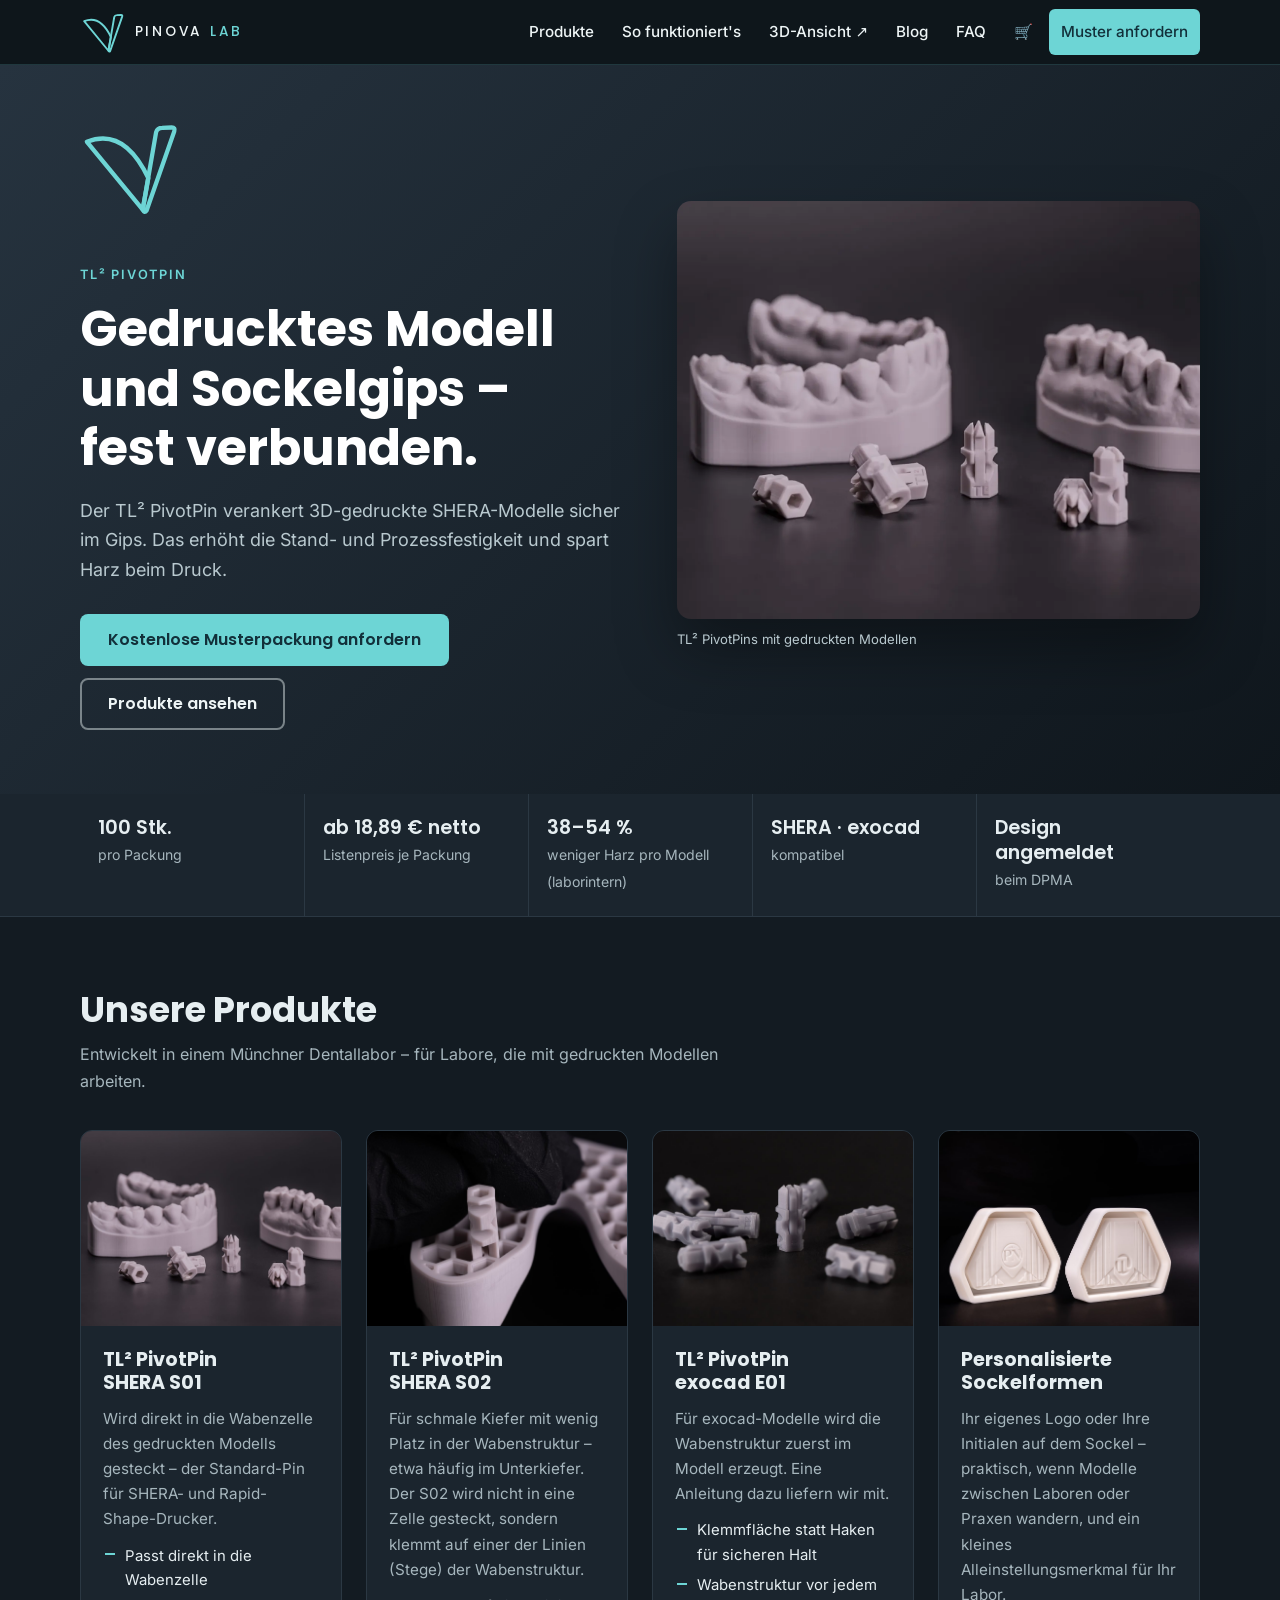
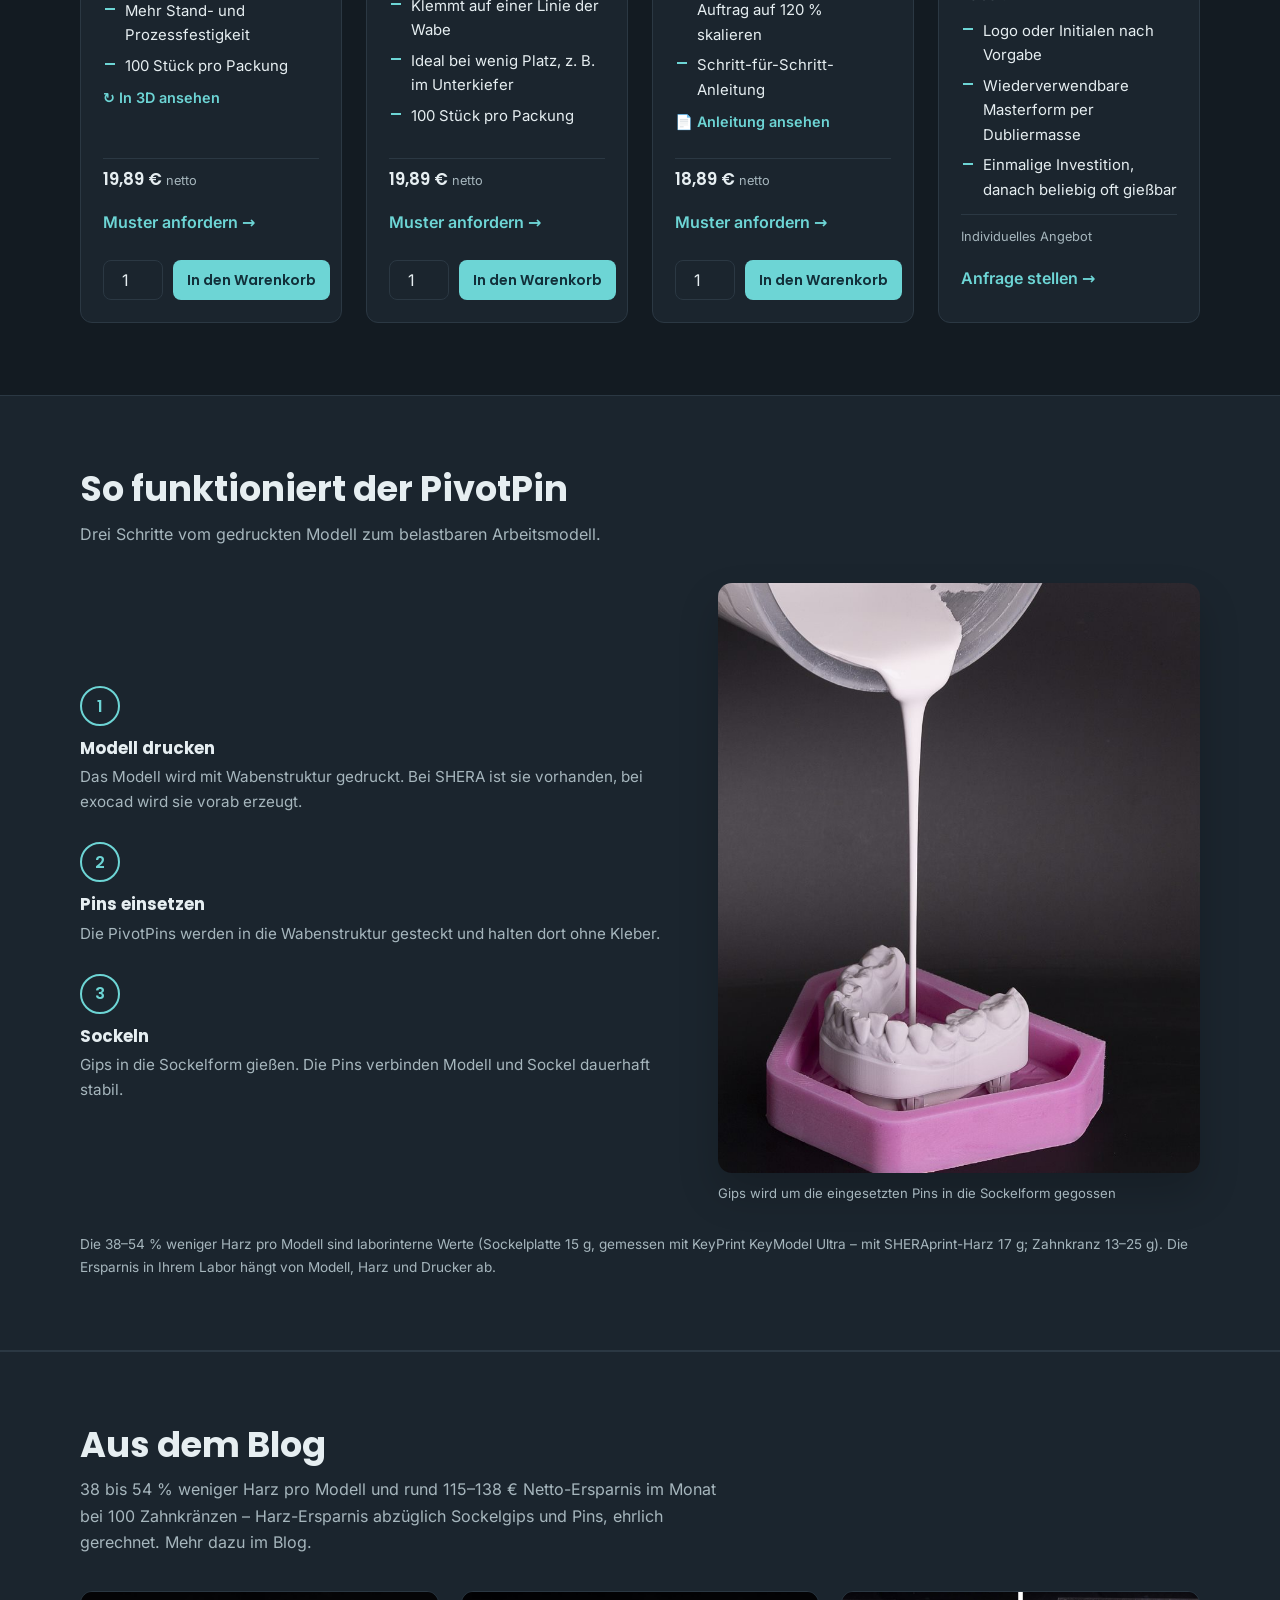
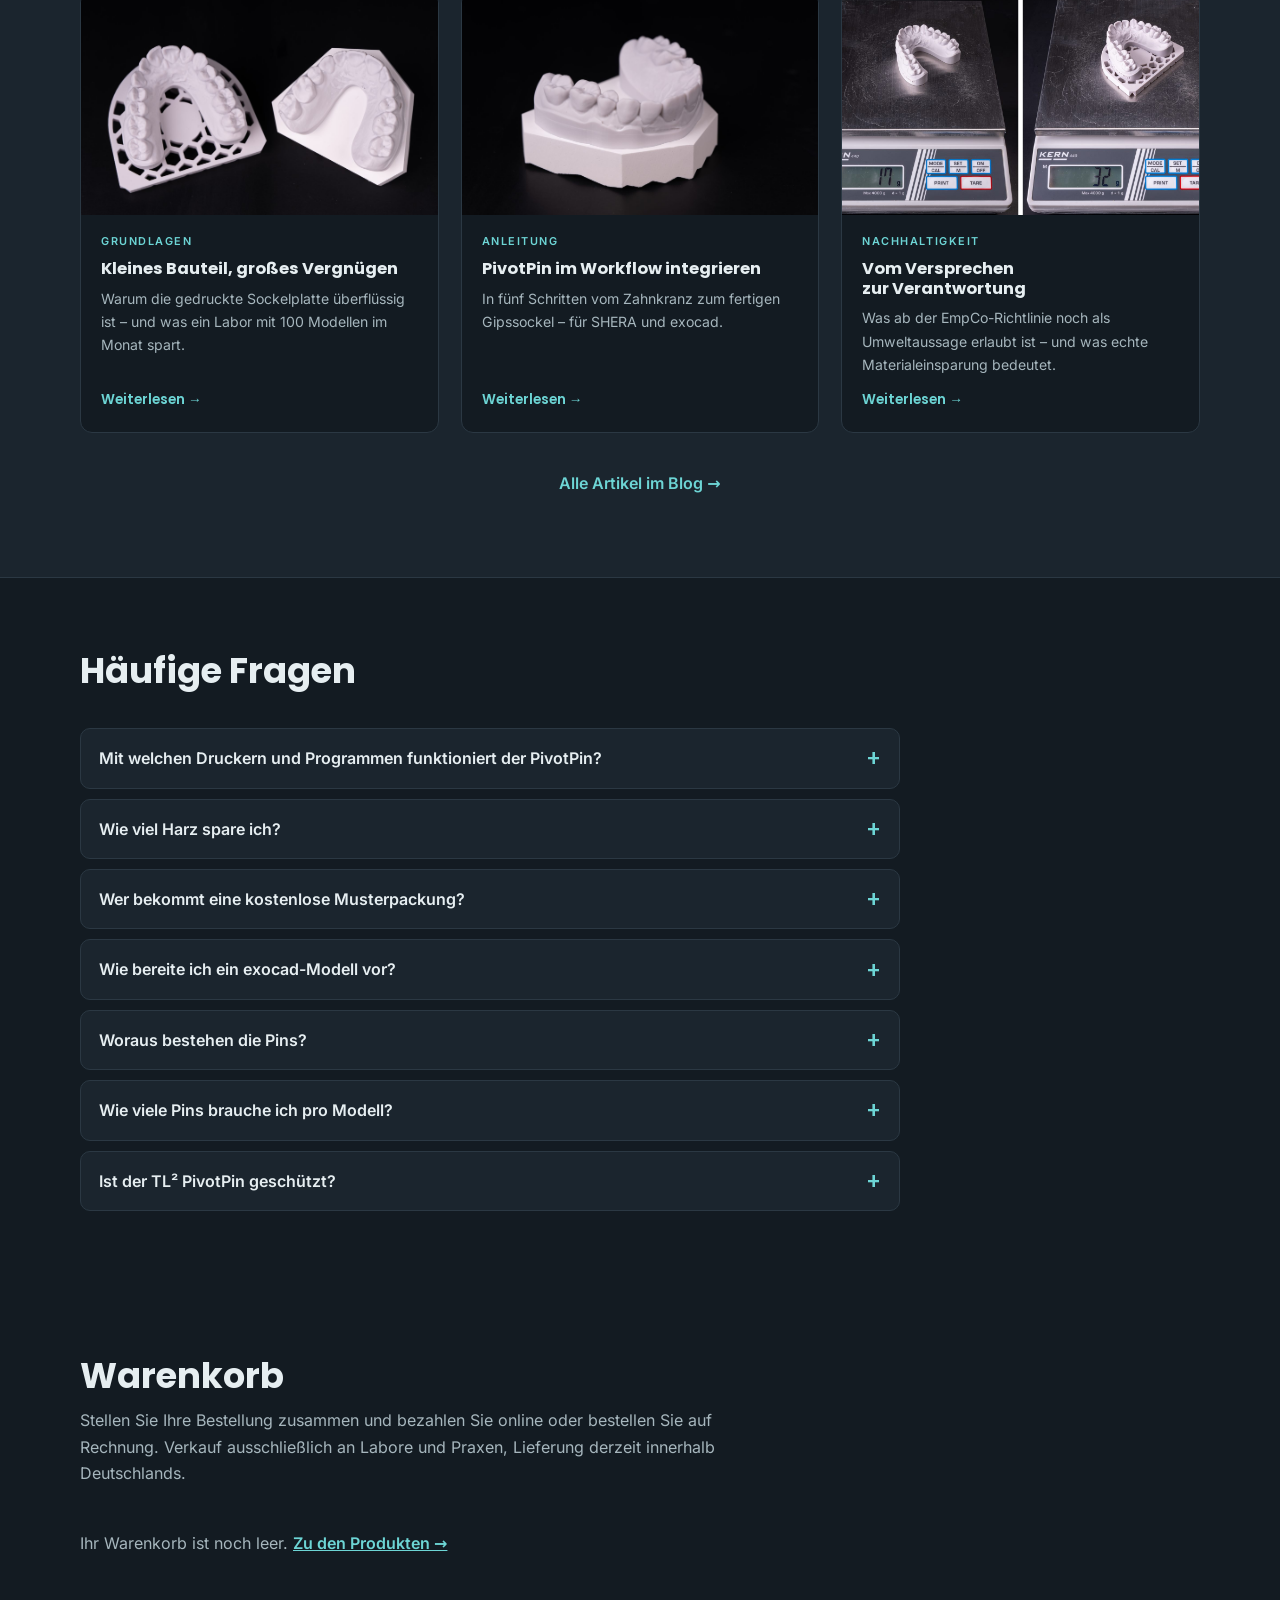
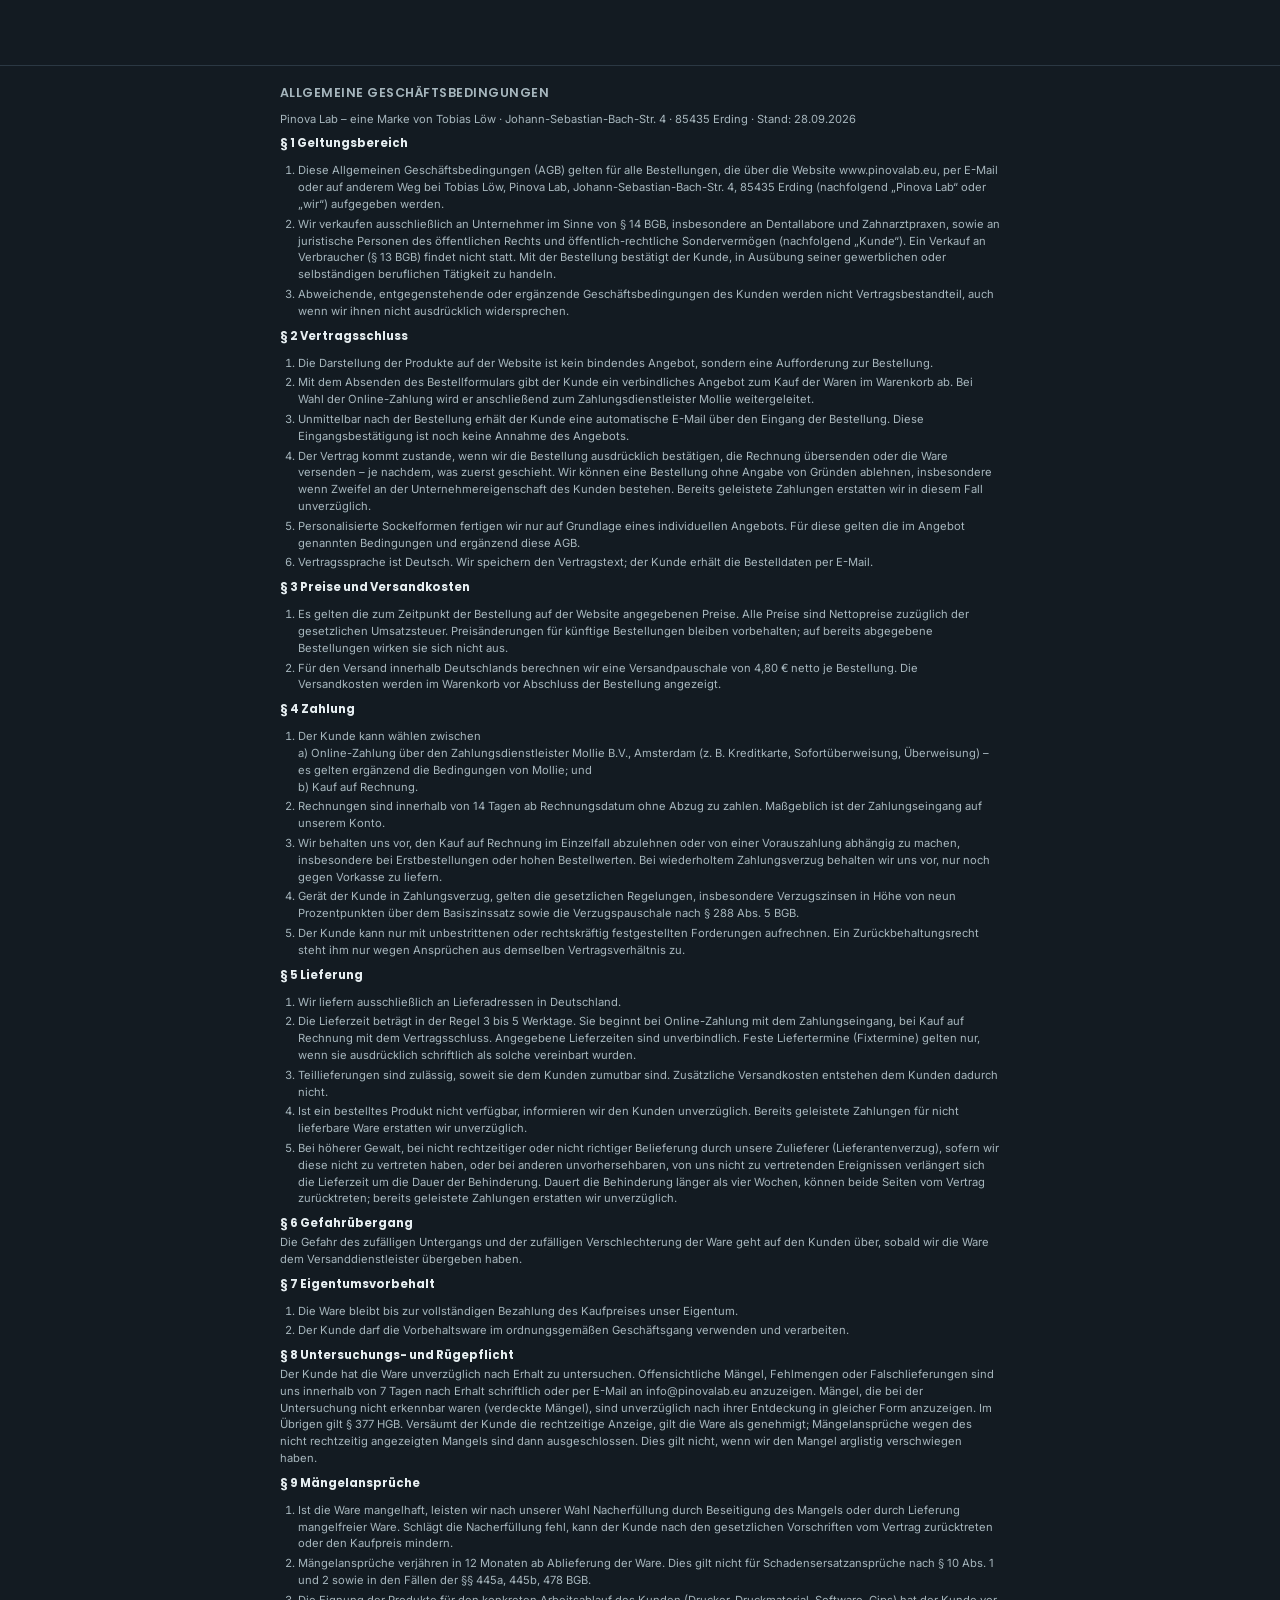
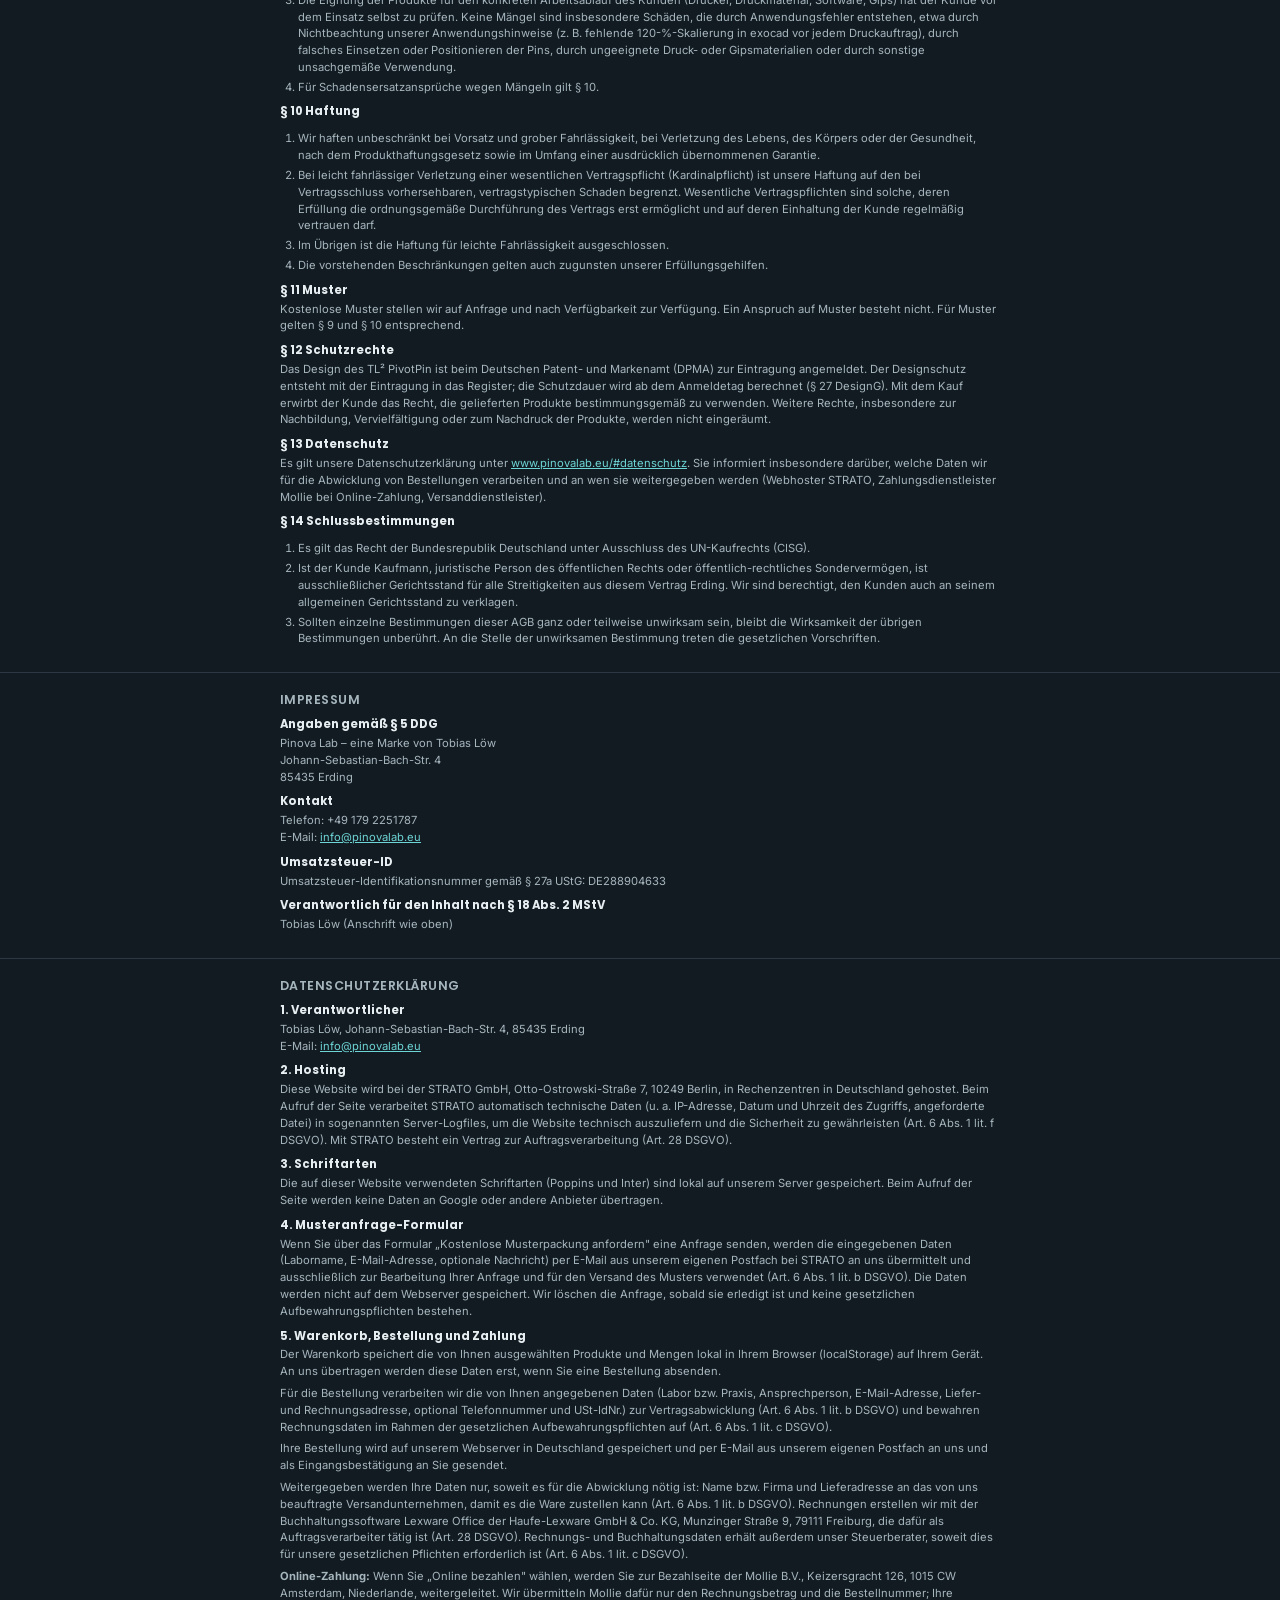
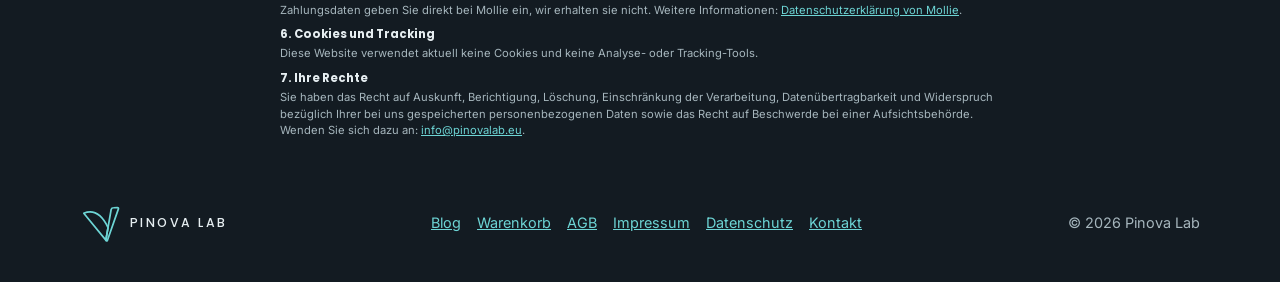
==== index.html @ 743ae5fa "Lower shipping flat rate from 6,46 € to 4,80 € net Cart display, checkout calculation (api/lib.php) " ====
<!DOCTYPE html>
<html lang="de" data-theme="dark">
<head>
<meta charset="UTF-8">
<meta name="viewport" content="width=device-width, initial-scale=1">
<title>TL² PivotPin – Pins für 3D-gedruckte Dentalmodelle | Pinova Lab</title>
<meta name="description" content="TL² PivotPin verbindet 3D-gedruckte Dentalmodelle (SHERA, exocad) stabil mit dem Sockelgips und spart Harz. Kostenlose Musterpackung für Labore.">
<link rel="canonical" href="https://www.pinovalab.eu/">
<meta name="google-site-verification" content="aeORcDweqBS9egSXdjAB4vncfRYxN04QGdDnLKZEbBo">
<meta property="og:title" content="TL² PivotPin – Pins für 3D-gedruckte Dentalmodelle | Pinova Lab">
<meta property="og:description" content="Stabile Verbindung von gedrucktem Modell und Sockelgips – mit weniger Harz pro Modell.">
<meta property="og:type" content="website">
<meta property="og:url" content="https://www.pinovalab.eu/">
<meta property="og:image" content="https://www.pinovalab.eu/images/pivotpin-shera-s01.jpg">
<meta property="og:image:alt" content="TL² PivotPin S01 zwischen zwei 3D-gedruckten Zahnmodellen">
<meta property="og:site_name" content="Pinova Lab">
<meta property="og:locale" content="de_DE">
<meta name="twitter:card" content="summary_large_image">
<link rel="stylesheet" href="fonts/fonts.css">
<script type="application/ld+json">
{
  "@context": "https://schema.org",
  "@graph": [
    {
      "@type": "Organization",
      "@id": "https://www.pinovalab.eu/#organization",
      "name": "Pinova Lab",
      "url": "https://www.pinovalab.eu/",
      "email": "info@pinovalab.eu",
      "telephone": "+49 179 2251787",
      "vatID": "DE288904633",
      "address": {"@type": "PostalAddress", "streetAddress": "Johann-Sebastian-Bach-Str. 4", "postalCode": "85435", "addressLocality": "Erding", "addressCountry": "DE"}
    },
    {
      "@type": "WebSite",
      "@id": "https://www.pinovalab.eu/#website",
      "name": "Pinova Lab",
      "url": "https://www.pinovalab.eu/",
      "inLanguage": "de-DE",
      "publisher": {"@id": "https://www.pinovalab.eu/#organization"}
    },
    {
      "@type": "Product",
      "name": "TL² PivotPin SHERA S01",
      "sku": "shera-s01",
      "image": "https://www.pinovalab.eu/images/pivotpin-shera-s01.jpg",
      "brand": {"@type": "Brand", "name": "Pinova Lab"},
      "description": "Pin für 3D-gedruckte Dentalmodelle von SHERA- und Rapid-Shape-Druckern: wird direkt in die Wabenzelle gesteckt und verbindet das Modell mit dem Sockelgips. 100 Stück pro Packung.",
      "offers": {"@type": "Offer", "url": "https://www.pinovalab.eu/#produkte", "price": "19.89", "priceCurrency": "EUR", "availability": "https://schema.org/InStock", "seller": {"@id": "https://www.pinovalab.eu/#organization"},
        "priceSpecification": {"@type": "UnitPriceSpecification", "price": "19.89", "priceCurrency": "EUR", "valueAddedTaxIncluded": false}}
    },
    {
      "@type": "Product",
      "name": "TL² PivotPin SHERA S02",
      "sku": "shera-s02",
      "image": "https://www.pinovalab.eu/images/pivotpin-shera-s02.jpg",
      "brand": {"@type": "Brand", "name": "Pinova Lab"},
      "description": "Pin für schmale Kiefer mit wenig Platz in der Wabenstruktur: klemmt auf einer Linie der Wabe statt in einer Zelle. 100 Stück pro Packung.",
      "offers": {"@type": "Offer", "url": "https://www.pinovalab.eu/#produkte", "price": "19.89", "priceCurrency": "EUR", "availability": "https://schema.org/InStock", "seller": {"@id": "https://www.pinovalab.eu/#organization"},
        "priceSpecification": {"@type": "UnitPriceSpecification", "price": "19.89", "priceCurrency": "EUR", "valueAddedTaxIncluded": false}}
    },
    {
      "@type": "Product",
      "name": "TL² PivotPin exocad E01",
      "sku": "exocad-e01",
      "image": "https://www.pinovalab.eu/images/pivotpin-exocad-e01.jpg",
      "brand": {"@type": "Brand", "name": "Pinova Lab"},
      "description": "Pin für in exocad erstellte Dentalmodelle mit Wabenstruktur (vor jedem Auftrag auf 120 % skalieren), mit Klemmfläche für sicheren Halt im Sockelgips. 100 Stück pro Packung.",
      "offers": {"@type": "Offer", "url": "https://www.pinovalab.eu/#produkte", "price": "18.89", "priceCurrency": "EUR", "availability": "https://schema.org/InStock", "seller": {"@id": "https://www.pinovalab.eu/#organization"},
        "priceSpecification": {"@type": "UnitPriceSpecification", "price": "18.89", "priceCurrency": "EUR", "valueAddedTaxIncluded": false}}
    }
  ]
}
</script>
<style>
  :root {
    --ink: #1f2d3d;
    --ink-soft: #4a5a6a;
    --ground: #f6f8f9;
    --surface: #ffffff;
    --line: #dde4e8;
    --mint: #6dd5d5;
    --mint-ink: #1d7f80;
    --slate-a: #3a4a5a;
    --slate-b: #1f2d3d;
    --on-slate: #eef5f6;
    --on-slate-soft: #b9c9cf;
    --focus: #1d7f80;
  }
  @media (prefers-color-scheme: dark) {
    :root:not([data-theme="light"]) {
      --ink: #e6eef1;
      --ink-soft: #a6b6bd;
      --ground: #131b22;
      --surface: #1b252e;
      --line: #2b3843;
      --mint-ink: #6dd5d5;
      --slate-a: #26333f;
      --slate-b: #0f161c;
      --focus: #6dd5d5;
    }
  }
  :root[data-theme="dark"] {
    --ink: #e6eef1;
    --ink-soft: #a6b6bd;
    --ground: #131b22;
    --surface: #1b252e;
    --line: #2b3843;
    --mint-ink: #6dd5d5;
    --slate-a: #26333f;
    --slate-b: #0f161c;
    --focus: #6dd5d5;
  }

  * { box-sizing: border-box; }
  body {
    margin: 0;
    background: var(--ground);
    color: var(--ink);
    font: 400 1rem/1.65 'Inter', system-ui, -apple-system, 'Segoe UI', sans-serif;
  }
  h1, h2, h3 { font-family: 'Poppins', system-ui, sans-serif; line-height: 1.2; text-wrap: balance; margin: 0; }
  p { margin: 0; }
  img { max-width: 100%; height: auto; display: block; }
  a { color: var(--mint-ink); }
  :focus-visible { outline: 3px solid var(--focus); outline-offset: 3px; border-radius: 4px; }

  .skip { position: absolute; left: -999px; top: 8px; background: var(--surface); color: var(--ink); padding: 8px 14px; z-index: 20; }
  .skip:focus { left: 16px; }
  .sr-only { position: absolute; width: 1px; height: 1px; padding: 0; margin: -1px; overflow: hidden; clip: rect(0,0,0,0); white-space: nowrap; border: 0; }

  .wrap { width: 100%; max-width: 1160px; margin-inline: auto; padding-inline: 20px; }

  /* Logo */
  .brand { display: inline-flex; align-items: center; gap: .5em; color: inherit; text-decoration: none; line-height: 1; }
  .brand svg { height: 1.9em; width: auto; flex: none; }
  .brand span { font-family: 'Poppins', sans-serif; font-weight: 500; font-size: .62em; letter-spacing: .2em; margin-right: -.2em; white-space: nowrap; }
  .brand span span { font-size: 1em; margin-right: 0; }
  .brand .lab, .site-header .brand .lab { color: var(--mint); }

  /* Header */
  .site-header {
    position: sticky; top: env(safe-area-inset-top, 0px); z-index: 10;
    background: color-mix(in srgb, var(--slate-b) 92%, transparent);
    backdrop-filter: blur(10px);
    color: var(--on-slate);
    border-bottom: 1px solid rgba(109,213,213,.18);
  }
  .site-header .wrap { display: flex; align-items: center; justify-content: space-between; gap: 16px; min-height: 64px; }
  .site-header .brand { font-size: 22px; color: var(--mint); }
  .site-header .brand span { color: var(--on-slate); }
  .nav { display: flex; gap: 4px; flex-wrap: wrap; }
  .nav a { color: var(--on-slate); text-decoration: none; font-weight: 500; padding: 10px 12px; border-radius: 6px; font-size: .95rem; }
  .nav a:hover { background: rgba(109,213,213,.12); }
  .nav .nav-cta { background: var(--mint); color: #12303a; }
  .nav .nav-cta:hover { background: #8be0e0; }
  .nav-cart { display: inline-flex; align-items: center; gap: 6px; color: var(--on-slate); text-decoration: none; font-size: 1.15rem; padding: 10px 12px; border-radius: 6px; }
  .nav-cart:hover { background: rgba(109,213,213,.12); }
  .cart-badge { background: var(--mint); color: #12303a; font: 700 .72rem/1 'Poppins', sans-serif; min-width: 18px; height: 18px; border-radius: 9px; display: inline-flex; align-items: center; justify-content: center; padding: 0 5px; }
  .cart-badge[hidden] { display: none; }

  /* Hero */
  .hero {
    background: linear-gradient(135deg, var(--slate-a) 0%, var(--slate-b) 100%);
    color: var(--on-slate);
    padding-block: 56px 64px;
    overflow: hidden;
  }
  .hero .wrap { display: grid; grid-template-columns: 1.05fr 1fr; gap: 48px; align-items: center; }
  .hero-mark { font-size: 40px; color: var(--mint); margin-bottom: 28px; }
  .hero-mark svg { height: 2.4em; }
  .eyebrow { font-size: .8rem; font-weight: 600; letter-spacing: .14em; text-transform: uppercase; color: var(--mint); margin-bottom: 14px; }
  .hero h1 { font-size: clamp(2rem, 4.2vw, 3.1rem); font-weight: 700; color: #fff; margin-bottom: 18px; }
  .hero .lede { font-size: 1.12rem; color: var(--on-slate-soft); max-width: 34em; margin-bottom: 30px; }
  .hero-actions { display: flex; gap: 12px; flex-wrap: wrap; }
  .hero-figure { margin: 0; position: relative; }
  .hero-figure img { border-radius: 14px; box-shadow: 0 30px 60px rgba(0,0,0,.35); }
  .hero-figure figcaption { margin-top: 10px; font-size: .82rem; color: var(--on-slate-soft); }

  .btn {
    display: inline-flex; align-items: center; justify-content: center;
    min-height: 52px; padding: 0 26px; border-radius: 8px;
    font: 600 1rem/1 'Poppins', sans-serif; text-decoration: none; cursor: pointer;
    border: 2px solid transparent; transition: background .2s, transform .2s;
  }
  .btn-mint { background: var(--mint); color: #12303a; }
  .btn-mint:hover { background: #8be0e0; transform: translateY(-1px); }
  .btn-ghost { background: transparent; color: var(--on-slate); border-color: rgba(238,245,246,.45); }
  .btn-ghost:hover { background: rgba(255,255,255,.08); }

  /* Logo animation: draw the strokes, then turn once into place */
  .logo-anim { transform-origin: 50% 55%; animation: turnIn 1.6s cubic-bezier(.34,1.4,.64,1) both; }
  .logo-anim path { stroke-dasharray: 700; stroke-dashoffset: 0; animation: draw 1.8s ease-in-out both; }
  .logo-anim path + path { animation-delay: .25s; }
  @keyframes draw { from { stroke-dashoffset: 700; } to { stroke-dashoffset: 0; } }
  @keyframes turnIn { from { transform: scale(.55) rotate(-360deg); opacity: .2; } to { transform: scale(1) rotate(0); opacity: 1; } }
  .fade-up { animation: fadeUp .8s ease-out both; }
  .d1 { animation-delay: .9s; } .d2 { animation-delay: 1.05s; } .d3 { animation-delay: 1.2s; }
  @keyframes fadeUp { from { opacity: .001; transform: translateY(14px); } to { opacity: 1; transform: none; } }
  @media (prefers-reduced-motion: reduce) {
    .logo-anim, .logo-anim path, .fade-up { animation: none; }
  }

  /* Intro splash: mark rotates forward out of black, then the wordmark crossfades in,
     then the whole overlay fades away to reveal the page. */
  .intro {
    position: fixed; inset: 0; z-index: 9999;
    display: flex; flex-direction: column; align-items: center; justify-content: center; gap: 18px;
    background: #05090c;
    animation: introOut .6s ease 2.1s forwards;
  }
  .intro-mark {
    width: clamp(130px, 24vw, 200px); height: auto; color: var(--mint);
    opacity: 0;
    animation: introMarkIn 1.1s cubic-bezier(.22,.9,.32,1) .15s forwards;
  }
  .intro-word {
    display: flex; gap: .35em;
    font: 600 1.3rem/1 'Poppins', system-ui, sans-serif; letter-spacing: .16em; color: var(--on-slate);
    opacity: 0; transform: scale(.92);
    animation: introWordIn .7s ease .9s forwards;
  }
  .intro-word .lab { color: var(--mint); font-weight: 500; }
  @keyframes introMarkIn {
    0% { opacity: 0; transform: perspective(700px) translateZ(-420px) rotateY(-130deg) rotate(-35deg) scale(.35); }
    65% { opacity: 1; }
    100% { opacity: 1; transform: perspective(700px) translateZ(0) rotateY(0deg) rotate(0deg) scale(1); }
  }
  @keyframes introWordIn { from { opacity: 0; transform: scale(.92); } to { opacity: 1; transform: scale(1); } }
  @keyframes introOut { to { opacity: 0; visibility: hidden; pointer-events: none; } }
  @media (prefers-reduced-motion: reduce) {
    .intro { animation: none; opacity: 0; visibility: hidden; pointer-events: none; }
    .intro-mark, .intro-word { animation: none; opacity: 1; transform: none; }
  }

  /* Facts strip */
  .facts { background: var(--surface); border-bottom: 1px solid var(--line); }
  .facts .wrap { display: grid; grid-template-columns: repeat(5, 1fr); gap: 0; }
  .fact { padding: 22px 18px; border-left: 1px solid var(--line); }
  .fact:first-child { border-left: 0; }
  .fact b { display: block; font: 600 1.2rem/1.3 'Poppins', sans-serif; color: var(--ink); font-variant-numeric: tabular-nums; }
  .fact span { font-size: .88rem; color: var(--ink-soft); }

  section.block { padding-block: 72px; }
  .section-head { max-width: 40em; margin-bottom: 36px; }
  .section-head h2 { font-size: clamp(1.6rem, 3vw, 2.2rem); margin-bottom: 10px; }
  .section-head p { color: var(--ink-soft); }

  /* Products */
  .products { display: grid; grid-template-columns: repeat(auto-fit, minmax(250px, 1fr)); gap: 24px; }
  .product { background: var(--surface); border: 1px solid var(--line); border-radius: 12px; overflow: hidden; display: flex; flex-direction: column; }
  .product img { width: 100%; aspect-ratio: 4 / 3; object-fit: cover; }
  .product-body { padding: 22px; display: flex; flex-direction: column; gap: 12px; flex: 1; }
  .product h3 { font-size: 1.2rem; }
  .product p { color: var(--ink-soft); font-size: .95rem; }
  .product ul { list-style: none; padding: 0; margin: 0; display: grid; gap: 6px; font-size: .93rem; }
  .product li { padding-left: 22px; position: relative; }
  .product li::before { content: ""; position: absolute; left: 2px; top: .62em; width: 10px; height: 2px; background: var(--mint-ink); }
  .product .meta { margin-top: auto; padding-top: 12px; border-top: 1px solid var(--line); display: flex; justify-content: space-between; align-items: center; gap: 12px; flex-wrap: wrap; }
  .price { font: 600 1.05rem/1 'Poppins', sans-serif; font-variant-numeric: tabular-nums; }
  .price small { font: 400 .8rem 'Inter', sans-serif; color: var(--ink-soft); }
  .link-btn { font-weight: 600; text-decoration: none; min-height: 44px; display: inline-flex; align-items: center; }
  .link-btn:hover { text-decoration: underline; }
  .link-btn-3d { color: var(--mint-ink); font-size: .9rem; min-height: 0; margin-top: -4px; }

  .cart-controls { display: flex; align-items: center; gap: 10px; margin-top: 4px; }
  .qty-input { width: 60px; min-height: 40px; padding: 6px 8px; border-radius: 8px; border: 1px solid var(--line); background: var(--surface); color: var(--ink); font: inherit; text-align: center; }
  .qty-input:focus { outline: 2px solid var(--focus); outline-offset: 1px; }
  .btn-cart { flex: 1; min-height: 40px; padding: 0 14px; border-radius: 8px; border: none; background: var(--mint); color: #12303a; font: 600 .88rem 'Poppins', sans-serif; cursor: pointer; white-space: nowrap; transition: background .2s; }
  .btn-cart:hover { background: #8be0e0; }

  /* How it works */
  .how { background: var(--surface); border-block: 1px solid var(--line); }
  .how-layout { display: grid; grid-template-columns: 1.1fr .9fr; gap: 48px; align-items: center; }
  .how-figure { margin: 0; }
  .how-figure img { border-radius: 14px; box-shadow: 0 20px 40px rgba(0,0,0,.18); width: 100%; }
  .how-figure figcaption { margin-top: 10px; font-size: .82rem; color: var(--ink-soft); }
  .steps { display: grid; grid-template-columns: 1fr; gap: 28px; counter-reset: s; }
  .step { counter-increment: s; }
  .step::before { content: counter(s); display: grid; place-items: center; width: 36px; height: 36px; border-radius: 50%; border: 2px solid var(--mint-ink); color: var(--mint-ink); font: 600 1rem 'Poppins', sans-serif; margin-bottom: 12px; }
  .step h3 { font-size: 1.05rem; margin-bottom: 6px; }
  .step p { color: var(--ink-soft); font-size: .95rem; }
  .source { margin-top: 28px; font-size: .85rem; color: var(--ink-soft); }

  /* FAQ */
  .faq { display: grid; gap: 10px; max-width: 820px; }
  .faq details { background: var(--surface); border: 1px solid var(--line); border-radius: 10px; }
  .faq summary { cursor: pointer; list-style: none; padding: 16px 48px 16px 18px; font-weight: 600; position: relative; min-height: 48px; }
  .faq summary::-webkit-details-marker { display: none; }
  .faq summary::after { content: "+"; position: absolute; right: 18px; top: 50%; transform: translateY(-50%); font: 500 1.4rem 'Poppins', sans-serif; color: var(--mint-ink); }
  .faq details[open] summary::after { content: "–"; }
  .faq details p { padding: 0 18px 18px; color: var(--ink-soft); }

  /* Blog teaser */
  .blog-teaser { background: var(--surface); border-block: 1px solid var(--line); }
  .blog-teaser-grid { display: grid; grid-template-columns: repeat(auto-fit, minmax(240px, 1fr)); gap: 22px; }
  .blog-teaser-card { background: var(--ground); border: 1px solid var(--line); border-radius: 12px; overflow: hidden; display: flex; flex-direction: column; text-decoration: none; color: inherit; transition: transform .15s, box-shadow .15s; }
  .blog-teaser-card:hover { transform: translateY(-2px); box-shadow: 0 16px 32px rgba(0,0,0,.1); }
  .blog-teaser-card img { width: 100%; aspect-ratio: 16/10; object-fit: cover; }
  .blog-teaser-body { padding: 18px 20px 22px; display: flex; flex-direction: column; gap: 8px; flex: 1; }
  .blog-teaser-body .eyebrow { font-size: .68rem; margin-bottom: 0; }
  .blog-teaser-body h3 { font-size: 1.02rem; }
  .blog-teaser-body p { color: var(--ink-soft); font-size: .88rem; }
  .blog-teaser-body .read-more { margin-top: auto; padding-top: 6px; font: 600 .85rem 'Poppins', sans-serif; color: var(--mint-ink); }
  .blog-teaser-more { margin-top: 28px; text-align: center; }

  /* Legal (Impressum / Datenschutz) */
  section.legal { padding-block: 20px; border-top: 1px solid var(--line); }
  .legal .wrap { max-width: 760px; }
  .legal .section-head { margin-bottom: 10px; }
  .legal .section-head h2 { font-size: .78rem; color: var(--ink-soft); font-weight: 600; text-transform: uppercase; letter-spacing: .04em; }
  .legal h3 { font-size: .72rem; margin: 10px 0 3px; }
  .legal h3:first-child { margin-top: 0; }
  .legal p { color: var(--ink-soft); font-size: .7rem; line-height: 1.5; margin-bottom: 5px; }
  .legal a { color: var(--mint-ink); }
  .legal ol { color: var(--ink-soft); font-size: .7rem; line-height: 1.5; padding-left: 18px; margin-bottom: 5px; }
  .legal li { margin-bottom: 3px; }

  /* Sample request */
  .sample { background: linear-gradient(135deg, var(--slate-a), var(--slate-b)); color: var(--on-slate); border-radius: 16px; padding: 40px; display: grid; grid-template-columns: 1fr 1.1fr; gap: 40px; }
  .sample h2 { color: #fff; font-size: clamp(1.5rem, 3vw, 2rem); margin-bottom: 12px; }
  .sample p { color: var(--on-slate-soft); }
  .form { display: grid; gap: 14px; }
  .field { display: grid; gap: 6px; }
  .field label { font-size: .88rem; font-weight: 500; color: var(--on-slate); }
  .field input, .field textarea {
    width: 100%; min-height: 48px; padding: 12px 14px; border-radius: 8px;
    border: 1px solid rgba(238,245,246,.25); background: rgba(255,255,255,.06); color: #fff; font: inherit;
  }
  .field textarea { min-height: 96px; resize: vertical; }
  .field input:focus, .field textarea:focus { outline: 2px solid var(--mint); outline-offset: 1px; }
  .form-note { font-size: .82rem; color: var(--on-slate-soft); }
  .form-status { font-weight: 500; color: var(--mint); }

  dialog#muster { border: none; padding: 0; border-radius: 16px; max-width: min(440px, 92vw); background: transparent; margin: auto; }
  dialog#muster::backdrop { background: rgba(10,16,20,.6); backdrop-filter: blur(2px); }
  .muster-sample { grid-template-columns: 1fr; gap: 18px; padding: 32px 28px; position: relative; max-height: 85vh; overflow-y: auto; border-radius: 16px; }
  .muster-sample h2 { font-size: 1.4rem; }
  .dialog-close { position: absolute; top: 12px; right: 12px; width: 32px; height: 32px; border-radius: 50%; border: none; background: rgba(255,255,255,.12); color: var(--on-slate); font-size: 1.2rem; line-height: 1; cursor: pointer; }
  .dialog-close:hover { background: rgba(255,255,255,.22); }

  /* Cart */
  .cart-empty { color: var(--ink-soft); padding: 8px 0 36px; }
  .cart-empty a { color: var(--mint-ink); font-weight: 600; }
  .cart-table-wrap { overflow-x: auto; margin-bottom: 4px; }
  .cart-table { width: 100%; border-collapse: collapse; }
  .cart-table th, .cart-table td { padding: 12px 10px; text-align: left; border-bottom: 1px solid var(--line); font-size: .92rem; vertical-align: middle; }
  .cart-table th { color: var(--ink-soft); font-weight: 600; font-size: .78rem; text-transform: uppercase; letter-spacing: .04em; }
  .cart-table td small { color: var(--ink-soft); }
  .cart-remove { background: none; border: none; padding: 0; cursor: pointer; color: var(--ink-soft); font: inherit; font-size: .85rem; font-weight: 500; }
  .cart-remove:hover { color: var(--mint-ink); text-decoration: underline; }
  .cart-summary { margin-bottom: 32px; }
  .cart-summary-row { display: flex; justify-content: space-between; align-items: center; padding: 8px 0; font-size: .95rem; color: var(--ink-soft); }
  .cart-summary-total { border-top: 2px solid var(--line); margin-top: 8px; padding-top: 16px; font: 600 1.1rem 'Poppins', sans-serif; color: var(--ink); }
  .cart-sample { grid-template-columns: 1fr; max-width: 560px; margin-inline: auto; }
  .pay-choice { border: none; margin: 0; padding: 0; display: grid; gap: 10px; }
  .pay-choice legend { font-size: .88rem; font-weight: 500; color: var(--on-slate); margin-bottom: 6px; padding: 0; }
  .choice { display: flex; gap: 12px; align-items: flex-start; padding: 12px 14px; border-radius: 8px; border: 1px solid rgba(238,245,246,.25); background: rgba(255,255,255,.04); cursor: pointer; }
  .choice[hidden] { display: none; }
  .choice:has(input:checked) { border-color: var(--mint); background: rgba(109,213,213,.1); }
  .choice input, .check input { accent-color: var(--mint); margin-top: 4px; width: 18px; height: 18px; flex: none; }
  .choice b { display: block; color: #fff; font-weight: 600; }
  .choice small { display: block; color: var(--on-slate-soft); font-size: .84rem; }
  .field-row { display: grid; grid-template-columns: 7rem 1fr; gap: 12px; }
  .check { display: flex; gap: 10px; align-items: flex-start; font-size: .9rem; color: var(--on-slate); cursor: pointer; }
  .check a { color: var(--mint); }
  .hp { position: absolute; left: -9999px; width: 1px; height: 1px; overflow: hidden; }
  #cart-submit[disabled] { opacity: .6; cursor: progress; }
  .form-status a { color: var(--mint); }

  footer { padding-block: 40px; color: var(--ink-soft); font-size: .9rem; }
  footer .wrap { display: flex; justify-content: space-between; gap: 20px; flex-wrap: wrap; align-items: center; }
  footer .brand { font-size: 20px; color: var(--ink); }
  footer .brand svg { color: var(--mint-ink); }
  footer nav { display: flex; gap: 16px; flex-wrap: wrap; }

  @media (max-width: 900px) {
    .hero .wrap, .sample, .how-layout { grid-template-columns: 1fr; }
    .products, .steps { grid-template-columns: 1fr; }
    .facts .wrap { grid-template-columns: repeat(2, 1fr); }
    .fact:nth-child(3) { border-left: 0; }
    .fact:nth-child(n+3) { border-top: 1px solid var(--line); }
  }
  @media (max-width: 560px) {
    .nav a:not(.nav-cta):not(.nav-cart) { display: none; }
    /* Logo, Warenkorb und Button in einer Zeile halten */
    .site-header .wrap { gap: 8px; }
    .site-header .brand { font-size: 18px; }
    .nav { flex-wrap: nowrap; align-items: center; gap: 2px; }
    .nav-cart { padding: 8px; }
    .nav .nav-cta { padding: 9px 12px; font-size: .88rem; white-space: nowrap; }
  }
  @media (max-width: 400px) {
    /* Sehr schmale Handys: nur das Logo-Zeichen, damit nichts über den Rand ragt */
    .site-header .brand > span { display: none; }
    .hero { padding-block: 36px 44px; }
    .hero-mark { font-size: 30px; }
    .hero-actions .btn { width: 100%; }
    .sample { padding: 24px 18px; }
    section.block { padding-block: 52px; }
  }
</style>
</head>
<body>

<svg width="0" height="0" style="position:absolute" aria-hidden="true">
  <symbol id="pinova-mark" viewBox="-6 -6 232 222">
    <g fill="none" stroke="currentColor" stroke-width="10" stroke-linejoin="round" stroke-linecap="round">
      <path d="M10 42 Q96 8 152 126 L139 199 Z"/>
      <path d="M139 199 L170 20 Q173 10 184 10 L206 9 Q215 9 212 18 L148 201 Q143 208 139 199 Z"/>
    </g>
  </symbol>
</svg>

<div class="intro" id="intro" aria-hidden="true">
  <svg class="intro-mark" viewBox="-6 -6 232 222"><use href="#pinova-mark"/></svg>
  <div class="intro-word"><span>PINOVA</span><span class="lab">LAB</span></div>
</div>
<script>
(function () {
  var intro = document.getElementById('intro');
  if (!intro) return;
  var skipIntro = window.matchMedia && window.matchMedia('(prefers-reduced-motion: reduce)').matches;
  if (new URLSearchParams(location.search).has('intro-skip')) {
    skipIntro = true;
    history.replaceState(null, '', location.pathname + location.hash);
  }
  if (skipIntro) {
    intro.remove();
    return;
  }
  document.documentElement.style.overflow = 'hidden';
  function reveal() {
    document.documentElement.style.overflow = '';
    if (intro.parentNode) intro.parentNode.removeChild(intro);
  }
  intro.addEventListener('animationend', function (e) {
    if (e.animationName === 'introOut') reveal();
  });
  setTimeout(reveal, 3200);
})();
</script>

<a class="skip" href="#main">Zum Inhalt springen</a>

<header class="site-header">
  <div class="wrap">
    <a class="brand" href="#top" aria-label="Pinova Lab – Startseite">
      <svg viewBox="-6 -6 232 222" aria-hidden="true"><use href="#pinova-mark"/></svg>
      <span>PINOVA <span class="lab">LAB</span></span>
    </a>
    <nav class="nav" aria-label="Hauptnavigation">
      <a href="#produkte">Produkte</a>
      <a href="#funktion">So funktioniert's</a>
      <a href="3d/pivotpin-3d.html" target="_blank" rel="noopener">3D-Ansicht ↗</a>
      <a href="blog/index.html">Blog</a>
      <a href="#faq">FAQ</a>
      <a class="nav-cart" href="#warenkorb" aria-label="Warenkorb ansehen">
        <span aria-hidden="true">🛒</span><span id="cart-badge" class="cart-badge" hidden>0</span>
      </a>
      <a class="nav-cta" href="#muster">Muster anfordern</a>
    </nav>
  </div>
</header>

<main id="main">
  <section class="hero" id="top">
    <div class="wrap">
      <div>
        <div class="hero-mark">
          <svg class="logo-anim" viewBox="-6 -6 232 222" role="img" aria-label="Pinova Lab Zeichen">
            <g fill="none" stroke="currentColor" stroke-width="10" stroke-linejoin="round" stroke-linecap="round">
              <path d="M10 42 Q96 8 152 126 L139 199 Z"/>
              <path d="M139 199 L170 20 Q173 10 184 10 L206 9 Q215 9 212 18 L148 201 Q143 208 139 199 Z"/>
            </g>
          </svg>
        </div>
        <p class="eyebrow fade-up d1">TL² PivotPin</p>
        <h1 class="fade-up d1">Gedrucktes Modell und Sockelgips – fest verbunden.</h1>
        <p class="lede fade-up d2">Der TL² PivotPin verankert 3D-gedruckte SHERA-Modelle sicher im Gips. Das erhöht die Stand- und Prozessfestigkeit und spart Harz beim Druck.</p>
        <div class="hero-actions fade-up d3">
          <a class="btn btn-mint" href="#muster">Kostenlose Musterpackung anfordern</a>
          <a class="btn btn-ghost" href="#produkte">Produkte ansehen</a>
        </div>
      </div>
      <figure class="hero-figure">
        <img src="[data-uri]" width="1400" height="1120" alt="Mehrere TL² PivotPins vor zwei 3D-gedruckten Zahnmodellen" fetchpriority="high">
        <figcaption>TL² PivotPins mit gedruckten Modellen</figcaption>
      </figure>
    </div>
  </section>

  <div class="facts" aria-label="Eckdaten">
    <div class="wrap">
      <div class="fact"><b>100 Stk.</b><span>pro Packung</span></div>
      <div class="fact"><b>ab 18,89 € netto</b><span>Listenpreis je Packung</span></div>
      <div class="fact"><b>38–54 %</b><span>weniger Harz pro Modell (laborintern)</span></div>
      <div class="fact"><b>SHERA · exocad</b><span>kompatibel</span></div>
      <div class="fact"><b>Design angemeldet</b><span>beim DPMA</span></div>
    </div>
  </div>

  <section class="block" id="produkte">
    <div class="wrap">
      <div class="section-head">
        <h2>Unsere Produkte</h2>
        <p>Entwickelt in einem Münchner Dentallabor – für Labore, die mit gedruckten Modellen arbeiten.</p>
      </div>
      <div class="products">
        <article class="product">
          <img src="images/pivotpin-shera-s01.jpg" alt="TL² PivotPin S01 zwischen zwei 3D-gedruckten Zahnmodellen" loading="lazy">
          <div class="product-body">
            <h3>TL² PivotPin<br>SHERA S01</h3>
            <p>Wird direkt in die Wabenzelle des gedruckten Modells gesteckt – der Standard-Pin für SHERA- und Rapid-Shape-Drucker.</p>
            <ul>
              <li>Passt direkt in die Wabenzelle</li>
              <li>Mehr Stand- und Prozessfestigkeit</li>
              <li>100 Stück pro Packung</li>
            </ul>
            <a class="link-btn link-btn-3d" href="3d/pivotpin-3d.html" target="_blank" rel="noopener">↻ In 3D ansehen</a>
            <div class="meta">
              <span class="price">19,89 € <small>netto</small></span>
              <a class="link-btn" href="#muster">Muster anfordern →</a>
            </div>
            <div class="cart-controls">
              <label class="sr-only" for="qty-shera-s01">Menge (Packungen)</label>
              <input class="qty-input" id="qty-shera-s01" type="number" min="1" value="1" inputmode="numeric">
              <button class="btn-cart" type="button" data-add-to-cart data-sku="shera-s01" data-name="TL² PivotPin SHERA S01" data-price="19.89" data-unit="Packung (100 Stk.)">In den Warenkorb</button>
            </div>
          </div>
        </article>

        <article class="product">
          <img src="images/pivotpin-shera-s02.jpg" alt="TL² PivotPin S02 wird in die Wabenstruktur eines Zahnmodells eingesetzt" loading="lazy">
          <div class="product-body">
            <h3>TL² PivotPin SHERA S02</h3>
            <p>Für schmale Kiefer mit wenig Platz in der Wabenstruktur – etwa häufig im Unterkiefer. Der S02 wird nicht in eine Zelle gesteckt, sondern klemmt auf einer der Linien (Stege) der Wabenstruktur.</p>
            <ul>
              <li>Klemmt auf einer Linie der Wabe</li>
              <li>Ideal bei wenig Platz, z. B. im Unterkiefer</li>
              <li>100 Stück pro Packung</li>
            </ul>
            <div class="meta">
              <span class="price">19,89 € <small>netto</small></span>
              <a class="link-btn" href="#muster">Muster anfordern →</a>
            </div>
            <div class="cart-controls">
              <label class="sr-only" for="qty-shera-s02">Menge (Packungen)</label>
              <input class="qty-input" id="qty-shera-s02" type="number" min="1" value="1" inputmode="numeric">
              <button class="btn-cart" type="button" data-add-to-cart data-sku="shera-s02" data-name="TL² PivotPin SHERA S02" data-price="19.89" data-unit="Packung (100 Stk.)">In den Warenkorb</button>
            </div>
          </div>
        </article>

        <article class="product">
          <img src="images/pivotpin-exocad-e01.jpg" alt="Mehrere TL² PivotPin E01 für exocad-Modelle auf schwarzem Untergrund" loading="lazy">
          <div class="product-body">
            <h3>TL² PivotPin exocad E01</h3>
            <p>Für exocad-Modelle wird die Wabenstruktur zuerst im Modell erzeugt. Eine Anleitung dazu liefern wir mit.</p>
            <ul>
              <li>Klemmfläche statt Haken für sicheren Halt</li>
              <li>Wabenstruktur vor jedem Auftrag auf 120 % skalieren</li>
              <li>Schritt-für-Schritt-Anleitung</li>
            </ul>
            <a class="link-btn link-btn-3d" href="anleitung/exocad-120.html" target="_blank" rel="noopener">📄 Anleitung ansehen</a>
            <div class="meta">
              <span class="price">18,89 € <small>netto</small></span>
              <a class="link-btn" href="#muster">Muster anfordern →</a>
            </div>
            <div class="cart-controls">
              <label class="sr-only" for="qty-exocad-e01">Menge (Packungen)</label>
              <input class="qty-input" id="qty-exocad-e01" type="number" min="1" value="1" inputmode="numeric">
              <button class="btn-cart" type="button" data-add-to-cart data-sku="exocad-e01" data-name="TL² PivotPin exocad E01" data-price="18.89" data-unit="Packung (100 Stk.)">In den Warenkorb</button>
            </div>
          </div>
        </article>

        <article class="product">
          <img src="images/sockelformer.jpg" alt="Zwei personalisierte Sockelformen mit eingraviertem Logo" loading="lazy">
          <div class="product-body">
            <h3>Personalisierte Sockelformen</h3>
            <p>Ihr eigenes Logo oder Ihre Initialen auf dem Sockel – praktisch, wenn Modelle zwischen Laboren oder Praxen wandern, und ein kleines Alleinstellungsmerkmal für Ihr Labor.</p>
            <ul>
              <li>Logo oder Initialen nach Vorgabe</li>
              <li>Wiederverwendbare Masterform per Dubliermasse</li>
              <li>Einmalige Investition, danach beliebig oft gießbar</li>
            </ul>
            <div class="meta">
              <span class="price"><small>Individuelles Angebot</small></span>
              <a class="link-btn" href="#muster">Anfrage stellen →</a>
            </div>
          </div>
        </article>
      </div>
    </div>
  </section>

  <section class="block how" id="funktion">
    <div class="wrap">
      <div class="section-head">
        <h2>So funktioniert der PivotPin</h2>
        <p>Drei Schritte vom gedruckten Modell zum belastbaren Arbeitsmodell.</p>
      </div>
      <div class="how-layout">
        <div class="steps">
          <div class="step">
            <h3>Modell drucken</h3>
            <p>Das Modell wird mit Wabenstruktur gedruckt. Bei SHERA ist sie vorhanden, bei exocad wird sie vorab erzeugt.</p>
          </div>
          <div class="step">
            <h3>Pins einsetzen</h3>
            <p>Die PivotPins werden in die Wabenstruktur gesteckt und halten dort ohne Kleber.</p>
          </div>
          <div class="step">
            <h3>Sockeln</h3>
            <p>Gips in die Sockelform gießen. Die Pins verbinden Modell und Sockel dauerhaft stabil.</p>
          </div>
        </div>
        <figure class="how-figure">
          <img src="images/sockelform-giessen.jpg" alt="Gips wird in eine rosa Sockelform mit eingesetztem Zahnmodell und PivotPins gegossen" loading="lazy">
          <figcaption>Gips wird um die eingesetzten Pins in die Sockelform gegossen</figcaption>
        </figure>
      </div>
      <p class="source">Die 38–54 % weniger Harz pro Modell sind laborinterne Werte (Sockelplatte 15 g, gemessen mit KeyPrint KeyModel Ultra – mit SHERAprint-Harz 17 g; Zahnkranz 13–25 g). Die Ersparnis in Ihrem Labor hängt von Modell, Harz und Drucker ab.</p>
    </div>
  </section>

  <section class="block blog-teaser" id="blog-teaser">
    <div class="wrap">
      <div class="section-head">
        <h2>Aus dem Blog</h2>
        <p>38 bis 54 % weniger Harz pro Modell und rund 115–138 € Netto-Ersparnis im Monat bei 100 Zahnkränzen – Harz-Ersparnis abzüglich Sockelgips und Pins, ehrlich gerechnet. Mehr dazu im Blog.</p>
      </div>
      <div class="blog-teaser-grid">
        <a class="blog-teaser-card" href="blog/pivotpin-sockelplatte-harz-sparen/index.html">
          <img src="images/blog-sockelplatte-vs-gipssockel.jpg" alt="Zwei gedruckte Zahnkränze: links auf einer gedruckten Sockelplatte mit Wabenstruktur, rechts in einem Gipssockel" loading="lazy" width="1600" height="1067">
          <div class="blog-teaser-body">
            <span class="eyebrow">Grundlagen</span>
            <h3>Kleines Bauteil, großes Vergnügen</h3>
            <p>Warum die gedruckte Sockelplatte überflüssig ist – und was ein Labor mit 100 Modellen im Monat spart.</p>
            <span class="read-more">Weiterlesen →</span>
          </div>
        </a>
        <a class="blog-teaser-card" href="blog/pivotpin-workflow-integration-anleitung/index.html">
          <img src="images/blog-zahnkranz-gipssockel.jpg" alt="Gedruckter Zahnkranz, dauerhaft in einem weißen Gipssockel verankert" loading="lazy" width="1600" height="1067">
          <div class="blog-teaser-body">
            <span class="eyebrow">Anleitung</span>
            <h3>PivotPin im Workflow integrieren</h3>
            <p>In fünf Schritten vom Zahnkranz zum fertigen Gipssockel – für SHERA und exocad.</p>
            <span class="read-more">Weiterlesen →</span>
          </div>
        </a>
        <a class="blog-teaser-card" href="blog/nachhaltigkeit-dentalproduktion-empco/index.html">
          <img src="images/blog-waage-zahnkranz-17g-32g.jpg" alt="Laborwaage im Vergleich: Zahnkranz ohne Sockelplatte 17 g, mit gedruckter Sockelplatte 32 g" loading="lazy" width="1600" height="824">
          <div class="blog-teaser-body">
            <span class="eyebrow">Nachhaltigkeit</span>
            <h3>Vom Versprechen zur Verantwortung</h3>
            <p>Was ab der EmpCo-Richtlinie noch als Umweltaussage erlaubt ist – und was echte Materialeinsparung bedeutet.</p>
            <span class="read-more">Weiterlesen →</span>
          </div>
        </a>
      </div>
      <p class="blog-teaser-more"><a class="link-btn" href="blog/index.html">Alle Artikel im Blog →</a></p>
    </div>
  </section>

  <section class="block" id="faq">
    <div class="wrap">
      <div class="section-head">
        <h2>Häufige Fragen</h2>
      </div>
      <div class="faq">
        <details>
          <summary>Mit welchen Druckern und Programmen funktioniert der PivotPin?</summary>
          <p>Mit Modellen aus der SHERA-Software für SHERA- und Rapid-Shape-Drucker sowie mit exocad-Modellen. Für exocad gibt es eine eigene Pin-Variante mit Klemmfläche.</p>
        </details>
        <details>
          <summary>Wie viel Harz spare ich?</summary>
          <p>Im eigenen Labor lag die Ersparnis bei 38–54 % weniger Harz pro Modell. Wie viel es bei Ihnen ist, hängt von Modellgröße, Drucker und Einstellungen ab. Am besten testen Sie es mit einer Musterpackung.</p>
        </details>
        <details>
          <summary>Wer bekommt eine kostenlose Musterpackung?</summary>
          <p>Dentallabore im Umkreis von etwa 300 km um München. Wir freuen uns im Gegenzug über Ihr Feedback, damit wir das Produkt weiter verbessern können.</p>
        </details>
        <details>
          <summary>Wie bereite ich ein exocad-Modell vor?</summary>
          <p>Die Wabenstruktur wird in exocad erzeugt und muss vor jedem Auftrag auf 120 % skaliert werden, weil exocad den Wert zurücksetzt. Die Anleitung schicken wir Ihnen mit der Musterpackung oder auf Anfrage.</p>
        </details>
        <details>
          <summary>Woraus bestehen die Pins?</summary>
          <p>Aktuell aus Resin. Alternativen prüfen wir laufend.</p>
        </details>
        <details>
          <summary>Wie viele Pins brauche ich pro Modell?</summary>
          <p>In der Regel vier Pins pro Kiefer, bei kleineren Sockeln reichen auch drei. Entscheidend ist, dass der Zahnkranz beim Sockeln nicht wackelt.</p>
        </details>
        <details>
          <summary>Ist der TL² PivotPin geschützt?</summary>
          <p>Das Design des TL² PivotPin ist beim DPMA zur Eintragung angemeldet.</p>
        </details>
      </div>
    </div>
  </section>

  <dialog id="muster">
    <div class="sample muster-sample">
      <button type="button" class="dialog-close" data-close-muster aria-label="Schließen">×</button>
      <div>
        <h2>Kostenlose Musterpackung anfordern</h2>
        <p>Testen Sie den PivotPin in Ihrem Labor. Wir melden uns persönlich bei Ihnen.</p>
        <p style="margin-top:18px">E-Mail: <a href="mailto:info@pinovalab.eu" style="color:var(--mint)">info@pinovalab.eu</a></p>
      </div>
      <form class="form" id="sample-form" novalidate>
        <div class="field">
          <label for="f-lab">Labor</label>
          <input id="f-lab" name="labor" autocomplete="organization" required>
        </div>
        <div class="field">
          <label for="f-mail">E-Mail</label>
          <input id="f-mail" name="email" type="email" autocomplete="email" required>
        </div>
        <div class="field">
          <label for="f-msg">Nachricht (optional)</label>
          <textarea id="f-msg" name="nachricht" maxlength="2000" placeholder="z. B. Drucker, Modellanzahl pro Woche"></textarea>
        </div>
        <div class="hp" aria-hidden="true">
          <label for="f-website">Website</label>
          <input id="f-website" name="website" tabindex="-1" autocomplete="off">
        </div>
        <button class="btn btn-mint" type="submit">Musterpackung anfordern</button>
        <p class="form-status" id="form-status" role="status" hidden></p>
      </form>
    </div>
  </dialog>

  <section class="block" id="warenkorb">
    <div class="wrap">
      <div class="section-head">
        <h2>Warenkorb</h2>
        <p>Stellen Sie Ihre Bestellung zusammen und bezahlen Sie online oder bestellen Sie auf Rechnung. Verkauf ausschließlich an Labore und Praxen, Lieferung derzeit innerhalb Deutschlands.</p>
      </div>
      <p id="cart-empty" class="cart-empty">Ihr Warenkorb ist noch leer. <a href="#produkte">Zu den Produkten →</a></p>
      <div id="cart-content" hidden>
        <div class="cart-table-wrap">
          <table class="cart-table">
            <thead>
              <tr><th>Produkt</th><th>Menge</th><th>Einzelpreis</th><th>Summe</th><th></th></tr>
            </thead>
            <tbody id="cart-items"></tbody>
          </table>
        </div>
        <div class="cart-summary">
          <div class="cart-summary-row"><span>Zwischensumme (netto)</span><span id="cart-subtotal">0,00 €</span></div>
          <div class="cart-summary-row"><span>Versand (netto)</span><span id="cart-shipping">4,80 €</span></div>
          <div class="cart-summary-row"><span>zzgl. 19 % MwSt.</span><span id="cart-vat">0,00 €</span></div>
          <div class="cart-summary-row cart-summary-total"><span>Gesamtsumme (brutto)</span><strong id="cart-total-amount">0,00 €</strong></div>
        </div>
        <div class="sample cart-sample">
          <div>
            <h2>Bestellung abschließen</h2>
            <p>Verkauf ausschließlich an Labore und Praxen (Unternehmer). Bezahlen Sie online über unseren europäischen Zahlungsdienstleister Mollie oder bestellen Sie auf Rechnung.</p>
          </div>
          <form class="form" id="cart-form" novalidate>
            <fieldset class="pay-choice">
              <legend>Zahlungsart</legend>
              <label class="choice">
                <input type="radio" name="zahlart" value="online" checked>
                <span><b>Online bezahlen</b><small>Kreditkarte, Überweisung und weitere – sicher über Mollie</small></span>
              </label>
              <label class="choice">
                <input type="radio" name="zahlart" value="rechnung">
                <span><b>Kauf auf Rechnung</b><small>Wir senden Ihnen die Rechnung per E-Mail</small></span>
              </label>
            </fieldset>
            <div class="field">
              <label for="c-lab">Labor bzw. Praxis</label>
              <input id="c-lab" name="labor" autocomplete="organization" maxlength="120" required>
            </div>
            <div class="field">
              <label for="c-mail">E-Mail</label>
              <input id="c-mail" name="email" type="email" autocomplete="email" maxlength="200" required>
            </div>
            <div class="field">
              <label for="c-person">Ansprechperson</label>
              <input id="c-person" name="ansprechpartner" autocomplete="name" maxlength="120" required>
            </div>
            <div class="field">
              <label for="c-strasse">Lieferadresse: Straße und Hausnummer</label>
              <input id="c-strasse" name="strasse" autocomplete="street-address" maxlength="120" required>
            </div>
            <div class="field-row">
              <div class="field">
                <label for="c-plz">PLZ</label>
                <input id="c-plz" name="plz" autocomplete="postal-code" inputmode="numeric" maxlength="5" required>
              </div>
              <div class="field">
                <label for="c-ort">Ort</label>
                <input id="c-ort" name="ort" autocomplete="address-level2" maxlength="80" required>
              </div>
            </div>
            <div class="field">
              <label for="c-tel">Telefon (optional)</label>
              <input id="c-tel" name="telefon" type="tel" autocomplete="tel" maxlength="40">
            </div>
            <div class="field">
              <label for="c-ustid">USt-IdNr. (optional)</label>
              <input id="c-ustid" name="ustid" maxlength="20" placeholder="DE…">
            </div>
            <div class="field">
              <label for="c-msg">Nachricht (optional)</label>
              <textarea id="c-msg" name="nachricht" maxlength="2000" placeholder="Wunschtermin, abweichende Rechnungsadresse, Rückfragen …"></textarea>
            </div>
            <div class="hp" aria-hidden="true">
              <label for="c-website">Website</label>
              <input id="c-website" name="website" tabindex="-1" autocomplete="off">
            </div>
            <label class="check">
              <input type="checkbox" id="c-b2b" required>
              <span>Ich bestelle als Unternehmer (§ 14 BGB) für ein Labor oder eine Praxis und akzeptiere die <a href="#agb">AGB</a>.</span>
            </label>
            <button class="btn btn-mint" type="submit" id="cart-submit">Weiter zur Zahlung</button>
            <p class="form-note" id="cart-note">Sie werden zur sicheren Bezahlseite von Mollie weitergeleitet. Die Rechnung senden wir Ihnen per E-Mail.</p>
            <p class="form-note" id="cart-test-note" hidden>Testmodus: Zahlungen laufen über die Mollie-Testumgebung, es wird nichts abgebucht.</p>
            <p class="form-status" id="cart-form-status" role="status" hidden></p>
          </form>
        </div>
      </div>
    </div>
  </section>

  <section class="block legal" id="agb">
    <div class="wrap">
      <div class="section-head">
        <h2>Allgemeine Geschäftsbedingungen</h2>
      </div>
      <p>Pinova Lab – eine Marke von Tobias Löw · Johann-Sebastian-Bach-Str. 4 · 85435 Erding · Stand: 28.09.2026</p>
      <h3>§ 1 Geltungsbereich</h3>
      <ol>
        <li>Diese Allgemeinen Geschäftsbedingungen (AGB) gelten für alle Bestellungen, die über die Website www.pinovalab.eu, per E-Mail oder auf anderem Weg bei Tobias Löw, Pinova Lab, Johann-Sebastian-Bach-Str. 4, 85435 Erding (nachfolgend „Pinova Lab“ oder „wir“) aufgegeben werden.</li>
        <li>Wir verkaufen ausschließlich an Unternehmer im Sinne von § 14 BGB, insbesondere an Dentallabore und Zahnarztpraxen, sowie an juristische Personen des öffentlichen Rechts und öffentlich-rechtliche Sondervermögen (nachfolgend „Kunde“). Ein Verkauf an Verbraucher (§ 13 BGB) findet nicht statt. Mit der Bestellung bestätigt der Kunde, in Ausübung seiner gewerblichen oder selbständigen beruflichen Tätigkeit zu handeln.</li>
        <li>Abweichende, entgegenstehende oder ergänzende Geschäftsbedingungen des Kunden werden nicht Vertragsbestandteil, auch wenn wir ihnen nicht ausdrücklich widersprechen.</li>
      </ol>
      
      <h3>§ 2 Vertragsschluss</h3>
      <ol>
        <li>Die Darstellung der Produkte auf der Website ist kein bindendes Angebot, sondern eine Aufforderung zur Bestellung.</li>
        <li>Mit dem Absenden des Bestellformulars gibt der Kunde ein verbindliches Angebot zum Kauf der Waren im Warenkorb ab. Bei Wahl der Online-Zahlung wird er anschließend zum Zahlungsdienstleister Mollie weitergeleitet.</li>
        <li>Unmittelbar nach der Bestellung erhält der Kunde eine automatische E-Mail über den Eingang der Bestellung. Diese Eingangsbestätigung ist noch keine Annahme des Angebots.</li>
        <li>Der Vertrag kommt zustande, wenn wir die Bestellung ausdrücklich bestätigen, die Rechnung übersenden oder die Ware versenden – je nachdem, was zuerst geschieht. Wir können eine Bestellung ohne Angabe von Gründen ablehnen, insbesondere wenn Zweifel an der Unternehmereigenschaft des Kunden bestehen. Bereits geleistete Zahlungen erstatten wir in diesem Fall unverzüglich.</li>
        <li>Personalisierte Sockelformen fertigen wir nur auf Grundlage eines individuellen Angebots. Für diese gelten die im Angebot genannten Bedingungen und ergänzend diese AGB.</li>
        <li>Vertragssprache ist Deutsch. Wir speichern den Vertragstext; der Kunde erhält die Bestelldaten per E-Mail.</li>
      </ol>
      
      <h3>§ 3 Preise und Versandkosten</h3>
      <ol>
        <li>Es gelten die zum Zeitpunkt der Bestellung auf der Website angegebenen Preise. Alle Preise sind Nettopreise zuzüglich der gesetzlichen Umsatzsteuer. Preisänderungen für künftige Bestellungen bleiben vorbehalten; auf bereits abgegebene Bestellungen wirken sie sich nicht aus.</li>
        <li>Für den Versand innerhalb Deutschlands berechnen wir eine Versandpauschale von 4,80 € netto je Bestellung. Die Versandkosten werden im Warenkorb vor Abschluss der Bestellung angezeigt.</li>
      </ol>
      
      <h3>§ 4 Zahlung</h3>
      <ol>
        <li>Der Kunde kann wählen zwischen
          <br>a) Online-Zahlung über den Zahlungsdienstleister Mollie B.V., Amsterdam (z.&nbsp;B. Kreditkarte, Sofortüberweisung, Überweisung) – es gelten ergänzend die Bedingungen von Mollie; und
          <br>b) Kauf auf Rechnung.</li>
        <li>Rechnungen sind innerhalb von 14 Tagen ab Rechnungsdatum ohne Abzug zu zahlen. Maßgeblich ist der Zahlungseingang auf unserem Konto.</li>
        <li>Wir behalten uns vor, den Kauf auf Rechnung im Einzelfall abzulehnen oder von einer Vorauszahlung abhängig zu machen, insbesondere bei Erstbestellungen oder hohen Bestellwerten. Bei wiederholtem Zahlungsverzug behalten wir uns vor, nur noch gegen Vorkasse zu liefern.</li>
        <li>Gerät der Kunde in Zahlungsverzug, gelten die gesetzlichen Regelungen, insbesondere Verzugszinsen in Höhe von neun Prozentpunkten über dem Basiszinssatz sowie die Verzugspauschale nach § 288 Abs. 5 BGB.</li>
        <li>Der Kunde kann nur mit unbestrittenen oder rechtskräftig festgestellten Forderungen aufrechnen. Ein Zurückbehaltungsrecht steht ihm nur wegen Ansprüchen aus demselben Vertragsverhältnis zu.</li>
      </ol>
      
      <h3>§ 5 Lieferung</h3>
      <ol>
        <li>Wir liefern ausschließlich an Lieferadressen in Deutschland.</li>
        <li>Die Lieferzeit beträgt in der Regel 3 bis 5 Werktage. Sie beginnt bei Online-Zahlung mit dem Zahlungseingang, bei Kauf auf Rechnung mit dem Vertragsschluss. Angegebene Lieferzeiten sind unverbindlich. Feste Liefertermine (Fixtermine) gelten nur, wenn sie ausdrücklich schriftlich als solche vereinbart wurden.</li>
        <li>Teillieferungen sind zulässig, soweit sie dem Kunden zumutbar sind. Zusätzliche Versandkosten entstehen dem Kunden dadurch nicht.</li>
        <li>Ist ein bestelltes Produkt nicht verfügbar, informieren wir den Kunden unverzüglich. Bereits geleistete Zahlungen für nicht lieferbare Ware erstatten wir unverzüglich.</li>
        <li>Bei höherer Gewalt, bei nicht rechtzeitiger oder nicht richtiger Belieferung durch unsere Zulieferer (Lieferantenverzug), sofern wir diese nicht zu vertreten haben, oder bei anderen unvorhersehbaren, von uns nicht zu vertretenden Ereignissen verlängert sich die Lieferzeit um die Dauer der Behinderung. Dauert die Behinderung länger als vier Wochen, können beide Seiten vom Vertrag zurücktreten; bereits geleistete Zahlungen erstatten wir unverzüglich.</li>
      </ol>
      
      <h3>§ 6 Gefahrübergang</h3>
      <p>Die Gefahr des zufälligen Untergangs und der zufälligen Verschlechterung der Ware geht auf den Kunden über, sobald wir die Ware dem Versanddienstleister übergeben haben.</p>
      
      <h3>§ 7 Eigentumsvorbehalt</h3>
      <ol>
        <li>Die Ware bleibt bis zur vollständigen Bezahlung des Kaufpreises unser Eigentum.</li>
        <li>Der Kunde darf die Vorbehaltsware im ordnungsgemäßen Geschäftsgang verwenden und verarbeiten.</li>
      </ol>
      
      <h3>§ 8 Untersuchungs- und Rügepflicht</h3>
      <p>Der Kunde hat die Ware unverzüglich nach Erhalt zu untersuchen. Offensichtliche Mängel, Fehlmengen oder Falschlieferungen sind uns innerhalb von 7 Tagen nach Erhalt schriftlich oder per E-Mail an info@pinovalab.eu anzuzeigen. Mängel, die bei der Untersuchung nicht erkennbar waren (verdeckte Mängel), sind unverzüglich nach ihrer Entdeckung in gleicher Form anzuzeigen. Im Übrigen gilt § 377 HGB. Versäumt der Kunde die rechtzeitige Anzeige, gilt die Ware als genehmigt; Mängelansprüche wegen des nicht rechtzeitig angezeigten Mangels sind dann ausgeschlossen. Dies gilt nicht, wenn wir den Mangel arglistig verschwiegen haben.</p>
      
      <h3>§ 9 Mängelansprüche</h3>
      <ol>
        <li>Ist die Ware mangelhaft, leisten wir nach unserer Wahl Nacherfüllung durch Beseitigung des Mangels oder durch Lieferung mangelfreier Ware. Schlägt die Nacherfüllung fehl, kann der Kunde nach den gesetzlichen Vorschriften vom Vertrag zurücktreten oder den Kaufpreis mindern.</li>
        <li>Mängelansprüche verjähren in 12 Monaten ab Ablieferung der Ware. Dies gilt nicht für Schadensersatzansprüche nach § 10 Abs. 1 und 2 sowie in den Fällen der §§ 445a, 445b, 478 BGB.</li>
        <li>Die Eignung der Produkte für den konkreten Arbeitsablauf des Kunden (Drucker, Druckmaterial, Software, Gips) hat der Kunde vor dem Einsatz selbst zu prüfen. Keine Mängel sind insbesondere Schäden, die durch Anwendungsfehler entstehen, etwa durch Nichtbeachtung unserer Anwendungshinweise (z.&nbsp;B. fehlende 120-%-Skalierung in exocad vor jedem Druckauftrag), durch falsches Einsetzen oder Positionieren der Pins, durch ungeeignete Druck- oder Gipsmaterialien oder durch sonstige unsachgemäße Verwendung.</li>
        <li>Für Schadensersatzansprüche wegen Mängeln gilt § 10.</li>
      </ol>
      
      <h3>§ 10 Haftung</h3>
      <ol>
        <li>Wir haften unbeschränkt bei Vorsatz und grober Fahrlässigkeit, bei Verletzung des Lebens, des Körpers oder der Gesundheit, nach dem Produkthaftungsgesetz sowie im Umfang einer ausdrücklich übernommenen Garantie.</li>
        <li>Bei leicht fahrlässiger Verletzung einer wesentlichen Vertragspflicht (Kardinalpflicht) ist unsere Haftung auf den bei Vertragsschluss vorhersehbaren, vertragstypischen Schaden begrenzt. Wesentliche Vertragspflichten sind solche, deren Erfüllung die ordnungsgemäße Durchführung des Vertrags erst ermöglicht und auf deren Einhaltung der Kunde regelmäßig vertrauen darf.</li>
        <li>Im Übrigen ist die Haftung für leichte Fahrlässigkeit ausgeschlossen.</li>
        <li>Die vorstehenden Beschränkungen gelten auch zugunsten unserer Erfüllungsgehilfen.</li>
      </ol>
      
      <h3>§ 11 Muster</h3>
      <p>Kostenlose Muster stellen wir auf Anfrage und nach Verfügbarkeit zur Verfügung. Ein Anspruch auf Muster besteht nicht. Für Muster gelten § 9 und § 10 entsprechend.</p>
      
      <h3>§ 12 Schutzrechte</h3>
      <p>Das Design des TL² PivotPin ist beim Deutschen Patent- und Markenamt (DPMA) zur Eintragung angemeldet. Der Designschutz entsteht mit der Eintragung in das Register; die Schutzdauer wird ab dem Anmeldetag berechnet (§ 27 DesignG). Mit dem Kauf erwirbt der Kunde das Recht, die gelieferten Produkte bestimmungsgemäß zu verwenden. Weitere Rechte, insbesondere zur Nachbildung, Vervielfältigung oder zum Nachdruck der Produkte, werden nicht eingeräumt.</p>
      
      <h3>§ 13 Datenschutz</h3>
      <p>Es gilt unsere Datenschutzerklärung unter <a href="#datenschutz">www.pinovalab.eu/#datenschutz</a>. Sie informiert insbesondere darüber, welche Daten wir für die Abwicklung von Bestellungen verarbeiten und an wen sie weitergegeben werden (Webhoster STRATO, Zahlungsdienstleister Mollie bei Online-Zahlung, Versanddienstleister).</p>
      
      <h3>§ 14 Schlussbestimmungen</h3>
      <ol>
        <li>Es gilt das Recht der Bundesrepublik Deutschland unter Ausschluss des UN-Kaufrechts (CISG).</li>
        <li>Ist der Kunde Kaufmann, juristische Person des öffentlichen Rechts oder öffentlich-rechtliches Sondervermögen, ist ausschließlicher Gerichtsstand für alle Streitigkeiten aus diesem Vertrag Erding. Wir sind berechtigt, den Kunden auch an seinem allgemeinen Gerichtsstand zu verklagen.</li>
        <li>Sollten einzelne Bestimmungen dieser AGB ganz oder teilweise unwirksam sein, bleibt die Wirksamkeit der übrigen Bestimmungen unberührt. An die Stelle der unwirksamen Bestimmung treten die gesetzlichen Vorschriften.</li>
      </ol>
    </div>
  </section>

  <section class="block legal" id="impressum">
    <div class="wrap">
      <div class="section-head">
        <h2>Impressum</h2>
      </div>
      <h3>Angaben gemäß § 5 DDG</h3>
      <p>
        Pinova Lab – eine Marke von Tobias Löw<br>
        Johann-Sebastian-Bach-Str. 4<br>
        85435 Erding
      </p>
      <h3>Kontakt</h3>
      <p>
        Telefon: +49 179 2251787<br>
        E-Mail: <a href="mailto:info@pinovalab.eu">info@pinovalab.eu</a>
      </p>
      <h3>Umsatzsteuer-ID</h3>
      <p>Umsatzsteuer-Identifikationsnummer gemäß § 27a UStG: DE288904633</p>
      <h3>Verantwortlich für den Inhalt nach § 18 Abs. 2 MStV</h3>
      <p>Tobias Löw (Anschrift wie oben)</p>
    </div>
  </section>

  <section class="block legal" id="datenschutz">
    <div class="wrap">
      <div class="section-head">
        <h2>Datenschutzerklärung</h2>
      </div>
      <h3>1. Verantwortlicher</h3>
      <p>
        Tobias Löw, Johann-Sebastian-Bach-Str. 4, 85435 Erding<br>
        E-Mail: <a href="mailto:info@pinovalab.eu">info@pinovalab.eu</a>
      </p>
      <h3>2. Hosting</h3>
      <p>Diese Website wird bei der STRATO GmbH, Otto-Ostrowski-Straße 7, 10249 Berlin, in Rechenzentren in Deutschland gehostet. Beim Aufruf der Seite verarbeitet STRATO automatisch technische Daten (u. a. IP-Adresse, Datum und Uhrzeit des Zugriffs, angeforderte Datei) in sogenannten Server-Logfiles, um die Website technisch auszuliefern und die Sicherheit zu gewährleisten (Art. 6 Abs. 1 lit. f DSGVO). Mit STRATO besteht ein Vertrag zur Auftragsverarbeitung (Art. 28 DSGVO).</p>
      <h3>3. Schriftarten</h3>
      <p>Die auf dieser Website verwendeten Schriftarten (Poppins und Inter) sind lokal auf unserem Server gespeichert. Beim Aufruf der Seite werden keine Daten an Google oder andere Anbieter übertragen.</p>
      <h3>4. Musteranfrage-Formular</h3>
      <p>Wenn Sie über das Formular „Kostenlose Musterpackung anfordern" eine Anfrage senden, werden die eingegebenen Daten (Laborname, E-Mail-Adresse, optionale Nachricht) per E-Mail aus unserem eigenen Postfach bei STRATO an uns übermittelt und ausschließlich zur Bearbeitung Ihrer Anfrage und für den Versand des Musters verwendet (Art. 6 Abs. 1 lit. b DSGVO). Die Daten werden nicht auf dem Webserver gespeichert. Wir löschen die Anfrage, sobald sie erledigt ist und keine gesetzlichen Aufbewahrungspflichten bestehen.</p>
      <h3>5. Warenkorb, Bestellung und Zahlung</h3>
      <p>Der Warenkorb speichert die von Ihnen ausgewählten Produkte und Mengen lokal in Ihrem Browser (localStorage) auf Ihrem Gerät. An uns übertragen werden diese Daten erst, wenn Sie eine Bestellung absenden.</p>
      <p>Für die Bestellung verarbeiten wir die von Ihnen angegebenen Daten (Labor bzw. Praxis, Ansprechperson, E-Mail-Adresse, Liefer- und Rechnungsadresse, optional Telefonnummer und USt-IdNr.) zur Vertragsabwicklung (Art. 6 Abs. 1 lit. b DSGVO) und bewahren Rechnungsdaten im Rahmen der gesetzlichen Aufbewahrungspflichten auf (Art. 6 Abs. 1 lit. c DSGVO).</p>
      <p>Ihre Bestellung wird auf unserem Webserver in Deutschland gespeichert und per E-Mail aus unserem eigenen Postfach an uns und als Eingangsbestätigung an Sie gesendet.</p>
      <p>Weitergegeben werden Ihre Daten nur, soweit es für die Abwicklung nötig ist: Name bzw. Firma und Lieferadresse an das von uns beauftragte Versandunternehmen, damit es die Ware zustellen kann (Art. 6 Abs. 1 lit. b DSGVO). Rechnungen erstellen wir mit der Buchhaltungssoftware Lexware Office der Haufe-Lexware GmbH &amp; Co. KG, Munzinger Straße 9, 79111 Freiburg, die dafür als Auftragsverarbeiter tätig ist (Art. 28 DSGVO). Rechnungs- und Buchhaltungsdaten erhält außerdem unser Steuerberater, soweit dies für unsere gesetzlichen Pflichten erforderlich ist (Art. 6 Abs. 1 lit. c DSGVO).</p>
      <p><strong>Online-Zahlung:</strong> Wenn Sie „Online bezahlen" wählen, werden Sie zur Bezahlseite der Mollie B.V., Keizersgracht 126, 1015 CW Amsterdam, Niederlande, weitergeleitet. Wir übermitteln Mollie dafür nur den Rechnungsbetrag und die Bestellnummer; Ihre Zahlungsdaten geben Sie direkt bei Mollie ein, wir erhalten sie nicht. Weitere Informationen: <a href="https://www.mollie.com/de/privacy" target="_blank" rel="noopener">Datenschutzerklärung von Mollie</a>.</p>
      <h3>6. Cookies und Tracking</h3>
      <p>Diese Website verwendet aktuell keine Cookies und keine Analyse- oder Tracking-Tools.</p>
      <h3>7. Ihre Rechte</h3>
      <p>Sie haben das Recht auf Auskunft, Berichtigung, Löschung, Einschränkung der Verarbeitung, Datenübertragbarkeit und Widerspruch bezüglich Ihrer bei uns gespeicherten personenbezogenen Daten sowie das Recht auf Beschwerde bei einer Aufsichtsbehörde. Wenden Sie sich dazu an: <a href="mailto:info@pinovalab.eu">info@pinovalab.eu</a>.</p>
    </div>
  </section>
</main>

<footer>
  <div class="wrap">
    <a class="brand" href="#top" aria-label="Pinova Lab – nach oben">
      <svg viewBox="-6 -6 232 222" aria-hidden="true"><use href="#pinova-mark"/></svg>
      <span>PINOVA LAB</span>
    </a>
    <nav aria-label="Rechtliches">
      <a href="blog/index.html">Blog</a>
      <a href="#warenkorb">Warenkorb</a>
      <a href="#agb">AGB</a>
      <a href="#impressum">Impressum</a>
      <a href="#datenschutz">Datenschutz</a>
      <a href="#muster">Kontakt</a>
    </nav>
    <span>© 2026 Pinova Lab</span>
  </div>
</footer>

<script>
  (function () {
    var musterDialog = document.getElementById('muster');
    if (!musterDialog || typeof musterDialog.showModal !== 'function') return;
    document.querySelectorAll('a[href="#muster"]').forEach(function (link) {
      link.addEventListener('click', function (e) {
        e.preventDefault();
        musterDialog.showModal();
        var firstField = document.getElementById('f-lab');
        if (firstField) firstField.focus({ preventScroll: true });
      });
    });
    musterDialog.addEventListener('click', function (e) {
      if (e.target === musterDialog) musterDialog.close();
    });
    var closeBtn = musterDialog.querySelector('[data-close-muster]');
    if (closeBtn) closeBtn.addEventListener('click', function () { musterDialog.close(); });
  })();
</script>

<script>
  (function () {
    var form = document.getElementById('sample-form');
    var status = document.getElementById('form-status');
    var button = form.querySelector('button[type="submit"]');
    var dialog = document.getElementById('muster');
    function zeige(text) { status.textContent = text; status.hidden = false; }
    // Meldung beim Schließen entfernen, damit sie beim nächsten Öffnen nicht mehr dasteht.
    if (dialog) dialog.addEventListener('close', function () { status.hidden = true; status.textContent = ''; });
    // Ohne PHP-Server (lokale Vorschau) oder bei Fehlern: fertige Mail im E-Mail-Programm öffnen.
    function perMail(daten, text) {
      var body = 'Labor: ' + daten.labor + '\nE-Mail: ' + daten.email + '\n\n' + (daten.nachricht || '');
      status.innerHTML = '';
      var link = document.createElement('a');
      link.href = 'mailto:info@pinovalab.eu?subject=' + encodeURIComponent('Musteranfrage – ' + daten.labor) + '&body=' + encodeURIComponent(body);
      link.textContent = 'per E-Mail anfordern';
      status.append(text + ' Bitte ', link, '.');
      status.hidden = false;
    }
    form.addEventListener('submit', function (e) {
      e.preventDefault();
      var lab = document.getElementById('f-lab');
      var mail = document.getElementById('f-mail');
      if (!lab.value.trim()) { zeige('Bitte geben Sie den Namen Ihres Labors ein.'); lab.focus(); return; }
      if (!mail.validity.valid || !mail.value) { zeige('Bitte geben Sie eine gültige E-Mail-Adresse ein.'); mail.focus(); return; }
      var daten = {
        labor: lab.value.trim(),
        email: mail.value.trim(),
        nachricht: document.getElementById('f-msg').value.trim(),
        website: document.getElementById('f-website').value
      };
      button.disabled = true;
      fetch('/api/muster.php', {
        method: 'POST',
        headers: { 'content-type': 'application/json' },
        body: JSON.stringify(daten)
      })
        .then(function (r) { return r.json().catch(function () { return {}; }).then(function (body) { return { ok: r.ok, body: body }; }); })
        .then(function (res) {
          if (!res.ok || !res.body.ok) {
            if (res.body.fehler && res.body.fehler.indexOf('Bitte') === 0) { zeige(res.body.fehler); return; }
            throw new Error();
          }
          zeige('Danke! Ihre Anfrage ist bei uns angekommen. Wir melden uns per E-Mail.');
          form.reset();
          setTimeout(function () { if (dialog && dialog.open) dialog.close(); }, 4000);
        })
        .catch(function () { perMail(daten, 'Die Anfrage konnte gerade nicht gesendet werden.'); })
        .then(function () { button.disabled = false; });
    });
  })();
</script>

<script>
  (function () {
    var CART_KEY = 'pinova-cart-v1';
    var SHIPPING_NET = 4.80;
    var VAT_RATE = 0.19;
    var PRODUCTS = {};
    var cart = {};
    try { cart = JSON.parse(localStorage.getItem(CART_KEY)) || {}; } catch (e) { cart = {}; }

    function saveCart() {
      try { localStorage.setItem(CART_KEY, JSON.stringify(cart)); } catch (e) {}
    }
    function formatEUR(n) {
      return n.toLocaleString('de-DE', { minimumFractionDigits: 2, maximumFractionDigits: 2 }) + ' €';
    }

    var badge = document.getElementById('cart-badge');
    var emptyEl = document.getElementById('cart-empty');
    var contentEl = document.getElementById('cart-content');
    var itemsEl = document.getElementById('cart-items');
    var subtotalEl = document.getElementById('cart-subtotal');
    var shippingEl = document.getElementById('cart-shipping');
    var vatEl = document.getElementById('cart-vat');
    var totalEl = document.getElementById('cart-total-amount');
    if (shippingEl) shippingEl.textContent = formatEUR(SHIPPING_NET);

    function renderCart() {
      var skus = Object.keys(cart).filter(function (sku) { return cart[sku] > 0 && PRODUCTS[sku]; });
      var count = skus.reduce(function (sum, sku) { return sum + cart[sku]; }, 0);
      if (badge) { badge.textContent = count; badge.hidden = count === 0; }
      if (!itemsEl) return;
      itemsEl.innerHTML = '';
      var subtotal = 0;
      skus.forEach(function (sku) {
        var p = PRODUCTS[sku];
        var qty = cart[sku];
        var sum = p.price * qty;
        subtotal += sum;
        var tr = document.createElement('tr');
        var tdName = document.createElement('td');
        tdName.innerHTML = p.name + '<br><small>' + p.unit + '</small>';
        var tdQty = document.createElement('td');
        var qtyInput = document.createElement('input');
        qtyInput.type = 'number'; qtyInput.min = '1'; qtyInput.value = qty; qtyInput.className = 'qty-input';
        qtyInput.setAttribute('aria-label', 'Menge ändern: ' + p.name);
        qtyInput.addEventListener('change', function () {
          var newQty = Math.max(1, parseInt(qtyInput.value, 10) || 1);
          cart[sku] = newQty;
          saveCart();
          renderCart();
        });
        tdQty.appendChild(qtyInput);
        var tdPrice = document.createElement('td');
        tdPrice.textContent = formatEUR(p.price);
        var tdSum = document.createElement('td');
        tdSum.textContent = formatEUR(sum);
        var tdRemove = document.createElement('td');
        var removeBtn = document.createElement('button');
        removeBtn.type = 'button'; removeBtn.className = 'cart-remove'; removeBtn.textContent = 'Entfernen';
        removeBtn.addEventListener('click', function () {
          delete cart[sku];
          saveCart();
          renderCart();
        });
        tdRemove.appendChild(removeBtn);
        tr.appendChild(tdName); tr.appendChild(tdQty); tr.appendChild(tdPrice); tr.appendChild(tdSum); tr.appendChild(tdRemove);
        itemsEl.appendChild(tr);
      });
      var shipping = count > 0 ? SHIPPING_NET : 0;
      var netTotal = subtotal + shipping;
      // In Cent rechnen, MwSt. auf die Nettosumme – wie api/lib.php und die Rechnung in Lexware.
      var netCents = skus.reduce(function (sum, sku) {
        return sum + Math.round(PRODUCTS[sku].price * 100) * cart[sku];
      }, 0) + Math.round(shipping * 100);
      var vat = Math.round(netCents * VAT_RATE) / 100;
      netTotal = netCents / 100;
      if (subtotalEl) subtotalEl.textContent = formatEUR(subtotal);
      if (vatEl) vatEl.textContent = formatEUR(vat);
      if (totalEl) totalEl.textContent = formatEUR(netTotal + vat);
      if (emptyEl) emptyEl.hidden = count > 0;
      if (contentEl) contentEl.hidden = count === 0;
    }

    document.querySelectorAll('[data-add-to-cart]').forEach(function (btn) {
      var sku = btn.dataset.sku;
      PRODUCTS[sku] = { name: btn.dataset.name, price: parseFloat(btn.dataset.price), unit: btn.dataset.unit };
      btn.addEventListener('click', function () {
        var qtyInput = document.getElementById('qty-' + sku);
        var qty = Math.max(1, parseInt(qtyInput.value, 10) || 1);
        cart[sku] = (cart[sku] || 0) + qty;
        saveCart();
        renderCart();
        var original = btn.textContent;
        btn.textContent = 'Im Warenkorb ✓';
        setTimeout(function () { btn.textContent = original; }, 1400);
      });
    });

    var cartForm = document.getElementById('cart-form');
    if (cartForm) {
      var ORDER_MAIL = 'info@pinovalab.eu';
      var submitBtn = document.getElementById('cart-submit');
      var noteEl = document.getElementById('cart-note');
      var testNoteEl = document.getElementById('cart-test-note');
      var statusEl = document.getElementById('cart-form-status');
      // Welche Bestellwege der Server anbietet; ohne Server (Vorschau, GitHub Pages) → E-Mail.
      var shop = { online: false, rechnung: false, test: false, geprueft: false };

      function field(id) { return document.getElementById(id); }
      function payMethod() { return cartForm.querySelector('input[name="zahlart"]:checked').value; }
      function showStatus(msg, html) {
        if (html) statusEl.innerHTML = msg; else statusEl.textContent = msg;
        statusEl.hidden = false;
      }
      function viaMail(method) { return shop.geprueft && !shop[method]; }

      function updateMode() {
        var method = payMethod();
        if (viaMail(method)) {
          submitBtn.textContent = 'Bestellung per E-Mail senden';
          noteEl.textContent = 'Die Online-Bestellung ist in dieser Vorschau noch nicht aktiv. Ihr E-Mail-Programm öffnet sich mit der fertigen Bestellung.';
        } else if (method === 'online') {
          submitBtn.textContent = 'Weiter zur Zahlung';
          noteEl.textContent = 'Sie werden zur sicheren Bezahlseite von Mollie weitergeleitet. Die Rechnung senden wir Ihnen per E-Mail.';
        } else {
          submitBtn.textContent = 'Zahlungspflichtig bestellen';
          noteEl.textContent = 'Sie erhalten die Rechnung per E-Mail. Lieferung innerhalb Deutschlands.';
        }
        testNoteEl.hidden = !(shop.test && method === 'online' && shop.online);
      }

      function orderData() {
        var data = { warenkorb: {}, unternehmer: field('c-b2b').checked };
        Object.keys(cart).forEach(function (sku) { if (cart[sku] > 0 && PRODUCTS[sku]) data.warenkorb[sku] = cart[sku]; });
        ['labor:c-lab', 'email:c-mail', 'ansprechpartner:c-person', 'strasse:c-strasse', 'plz:c-plz', 'ort:c-ort',
         'telefon:c-tel', 'ustid:c-ustid', 'nachricht:c-msg', 'website:c-website'].forEach(function (pair) {
          var parts = pair.split(':');
          data[parts[0]] = field(parts[1]).value.trim();
        });
        return data;
      }

      function validate() {
        var checks = [['c-lab', 'Bitte geben Sie den Namen Ihres Labors bzw. Ihrer Praxis ein.'],
                      ['c-mail', 'Bitte geben Sie eine gültige E-Mail-Adresse ein.'],
                      ['c-person', 'Bitte geben Sie eine Ansprechperson an.'],
                      ['c-strasse', 'Bitte geben Sie Straße und Hausnummer an.'],
                      ['c-plz', 'Bitte geben Sie eine gültige deutsche Postleitzahl ein.'],
                      ['c-ort', 'Bitte geben Sie den Ort an.']];
        for (var i = 0; i < checks.length; i++) {
          var el = field(checks[i][0]);
          var bad = !el.value.trim() || (el.type === 'email' && !el.validity.valid) || (el.id === 'c-plz' && !/^\d{5}$/.test(el.value.trim()));
          if (bad) { showStatus(checks[i][1]); el.focus(); return false; }
        }
        if (!field('c-b2b').checked) { showStatus('Bitte bestätigen Sie, dass Sie als Unternehmen bestellen, und akzeptieren Sie die AGB.'); field('c-b2b').focus(); return false; }
        return true;
      }

      function mailtoHref(method, data) {
        var lines = ['Bestellung (' + (method === 'rechnung' ? 'Kauf auf Rechnung' : 'Online-Zahlung gewünscht') + ')', ''];
        Object.keys(data.warenkorb).forEach(function (sku) {
          lines.push(data.warenkorb[sku] + ' × ' + PRODUCTS[sku].name + ' (' + PRODUCTS[sku].unit + ')');
        });
        lines.push('', 'Labor/Praxis: ' + data.labor, 'E-Mail: ' + data.email,
                   'Ansprechperson: ' + data.ansprechpartner, 'Adresse: ' + data.strasse + ', ' + data.plz + ' ' + data.ort,
                   'Telefon: ' + (data.telefon || '–'), 'USt-IdNr.: ' + (data.ustid || '–'), '', data.nachricht);
        lines.push('', 'Ich bestelle als Unternehmer (§ 14 BGB) und akzeptiere die AGB.');
        return 'mailto:' + ORDER_MAIL + '?subject=' + encodeURIComponent('Bestellung – ' + data.labor) + '&body=' + encodeURIComponent(lines.join('\n'));
      }

      function clearCart() {
        cart = {};
        saveCart();
        renderCart();
        cartForm.reset();
        updateMode();
      }

      cartForm.querySelectorAll('input[name="zahlart"]').forEach(function (r) { r.addEventListener('change', updateMode); });

      fetch('/api/status.php', { headers: { accept: 'application/json' } })
        .then(function (r) { return r.ok ? r.json() : Promise.reject(); })
        .then(function (s) { shop.online = !!s.online; shop.rechnung = !!s.rechnung; shop.test = !!s.test; })
        .catch(function () {})
        .then(function () {
          shop.geprueft = true;
          // Server läuft, aber Mollie ist (noch) nicht eingerichtet → nur Rechnung anbieten.
          if (shop.rechnung && !shop.online) {
            var onlineRadio = cartForm.querySelector('input[name="zahlart"][value="online"]');
            onlineRadio.disabled = true;
            onlineRadio.closest('.choice').hidden = true;
            cartForm.querySelector('input[name="zahlart"][value="rechnung"]').checked = true;
          }
          updateMode();
        });

      cartForm.addEventListener('submit', function (e) {
        e.preventDefault();
        statusEl.hidden = true;
        var method = payMethod();
        if (!validate()) return;
        var data = orderData();
        if (Object.keys(data.warenkorb).length === 0) { showStatus('Ihr Warenkorb ist leer.'); return; }
        if (data.website) return;

        if (viaMail(method) || !shop.geprueft) {
          window.location.href = mailtoHref(method, data);
          showStatus('Ihr E-Mail-Programm sollte sich jetzt mit der Bestellung öffnen. Falls nicht, schreiben Sie uns an <a href="mailto:' + ORDER_MAIL + '">' + ORDER_MAIL + '</a>.', true);
          return;
        }

        submitBtn.disabled = true;
        var label = submitBtn.textContent;
        submitBtn.textContent = method === 'online' ? 'Weiterleitung zu Mollie …' : 'Wird gesendet …';
        data.zahlart = method;
        fetch('/api/bestellung.php', {
          method: 'POST',
          headers: { 'content-type': 'application/json' },
          body: JSON.stringify(data)
        })
          .then(function (r) { return r.json().catch(function () { return {}; }).then(function (body) { return { ok: r.ok, body: body }; }); })
          .then(function (res) {
            if (!res.ok) throw new Error(res.body.fehler || '');
            if (method === 'online') { window.location.href = res.body.url; return; }
            clearCart();
            showStatus('Vielen Dank! Ihre Bestellung ' + (res.body.nummer || '') + ' ist bei uns eingegangen. Die Rechnung erhalten Sie per E-Mail.');
          })
          .catch(function (err) {
            var msg = document.createElement('span');
            msg.textContent = err.message || 'Die Bestellung konnte gerade nicht gesendet werden.';
            showStatus(msg.innerHTML +
              ' Alternativ können Sie <a href="' + mailtoHref(method, data).replace(/"/g, '&quot;') + '">per E-Mail bestellen</a>.', true);
          })
          .then(function () {
            if (method !== 'online' || !statusEl.hidden) { submitBtn.disabled = false; submitBtn.textContent = label; }
          });
      });

      updateMode();
    }

    renderCart();
  })();
</script>
</body>
</html>
---- fonts/fonts.css ----
/* Schriften lokal eingebunden – kein Abruf bei Google. Lizenz: SIL Open Font License 1.1 (OFL-Inter.txt, OFL-Poppins.txt). */
@font-face {
  font-family: 'Inter';
  font-style: normal;
  font-weight: 100 900;
  font-display: swap;
  src: url('inter-latin-ext.woff2') format('woff2');
  unicode-range: U+0100-02BA, U+02BD-02C5, U+02C7-02CC, U+02CE-02D7, U+02DD-02FF, U+0304, U+0308, U+0329, U+1D00-1DBF, U+1E00-1E9F, U+1EF2-1EFF, U+2020, U+20A0-20AB, U+20AD-20C0, U+2113, U+2C60-2C7F, U+A720-A7FF;
}
@font-face {
  font-family: 'Inter';
  font-style: normal;
  font-weight: 100 900;
  font-display: swap;
  src: url('inter-latin.woff2') format('woff2');
  unicode-range: U+0000-00FF, U+0131, U+0152-0153, U+02BB-02BC, U+02C6, U+02DA, U+02DC, U+0304, U+0308, U+0329, U+2000-206F, U+20AC, U+2122, U+2191, U+2193, U+2212, U+2215, U+FEFF, U+FFFD;
}
@font-face {
  font-family: 'Poppins';
  font-style: normal;
  font-weight: 500;
  font-display: swap;
  src: url('poppins-500-latin-ext.woff2') format('woff2');
  unicode-range: U+0100-02BA, U+02BD-02C5, U+02C7-02CC, U+02CE-02D7, U+02DD-02FF, U+0304, U+0308, U+0329, U+1D00-1DBF, U+1E00-1E9F, U+1EF2-1EFF, U+2020, U+20A0-20AB, U+20AD-20C0, U+2113, U+2C60-2C7F, U+A720-A7FF;
}
@font-face {
  font-family: 'Poppins';
  font-style: normal;
  font-weight: 500;
  font-display: swap;
  src: url('poppins-500-latin.woff2') format('woff2');
  unicode-range: U+0000-00FF, U+0131, U+0152-0153, U+02BB-02BC, U+02C6, U+02DA, U+02DC, U+0304, U+0308, U+0329, U+2000-206F, U+20AC, U+2122, U+2191, U+2193, U+2212, U+2215, U+FEFF, U+FFFD;
}
@font-face {
  font-family: 'Poppins';
  font-style: normal;
  font-weight: 600;
  font-display: swap;
  src: url('poppins-600-latin-ext.woff2') format('woff2');
  unicode-range: U+0100-02BA, U+02BD-02C5, U+02C7-02CC, U+02CE-02D7, U+02DD-02FF, U+0304, U+0308, U+0329, U+1D00-1DBF, U+1E00-1E9F, U+1EF2-1EFF, U+2020, U+20A0-20AB, U+20AD-20C0, U+2113, U+2C60-2C7F, U+A720-A7FF;
}
@font-face {
  font-family: 'Poppins';
  font-style: normal;
  font-weight: 600;
  font-display: swap;
  src: url('poppins-600-latin.woff2') format('woff2');
  unicode-range: U+0000-00FF, U+0131, U+0152-0153, U+02BB-02BC, U+02C6, U+02DA, U+02DC, U+0304, U+0308, U+0329, U+2000-206F, U+20AC, U+2122, U+2191, U+2193, U+2212, U+2215, U+FEFF, U+FFFD;
}
@font-face {
  font-family: 'Poppins';
  font-style: normal;
  font-weight: 700;
  font-display: swap;
  src: url('poppins-700-latin-ext.woff2') format('woff2');
  unicode-range: U+0100-02BA, U+02BD-02C5, U+02C7-02CC, U+02CE-02D7, U+02DD-02FF, U+0304, U+0308, U+0329, U+1D00-1DBF, U+1E00-1E9F, U+1EF2-1EFF, U+2020, U+20A0-20AB, U+20AD-20C0, U+2113, U+2C60-2C7F, U+A720-A7FF;
}
@font-face {
  font-family: 'Poppins';
  font-style: normal;
  font-weight: 700;
  font-display: swap;
  src: url('poppins-700-latin.woff2') format('woff2');
  unicode-range: U+0000-00FF, U+0131, U+0152-0153, U+02BB-02BC, U+02C6, U+02DA, U+02DC, U+0304, U+0308, U+0329, U+2000-206F, U+20AC, U+2122, U+2191, U+2193, U+2212, U+2215, U+FEFF, U+FFFD;
}
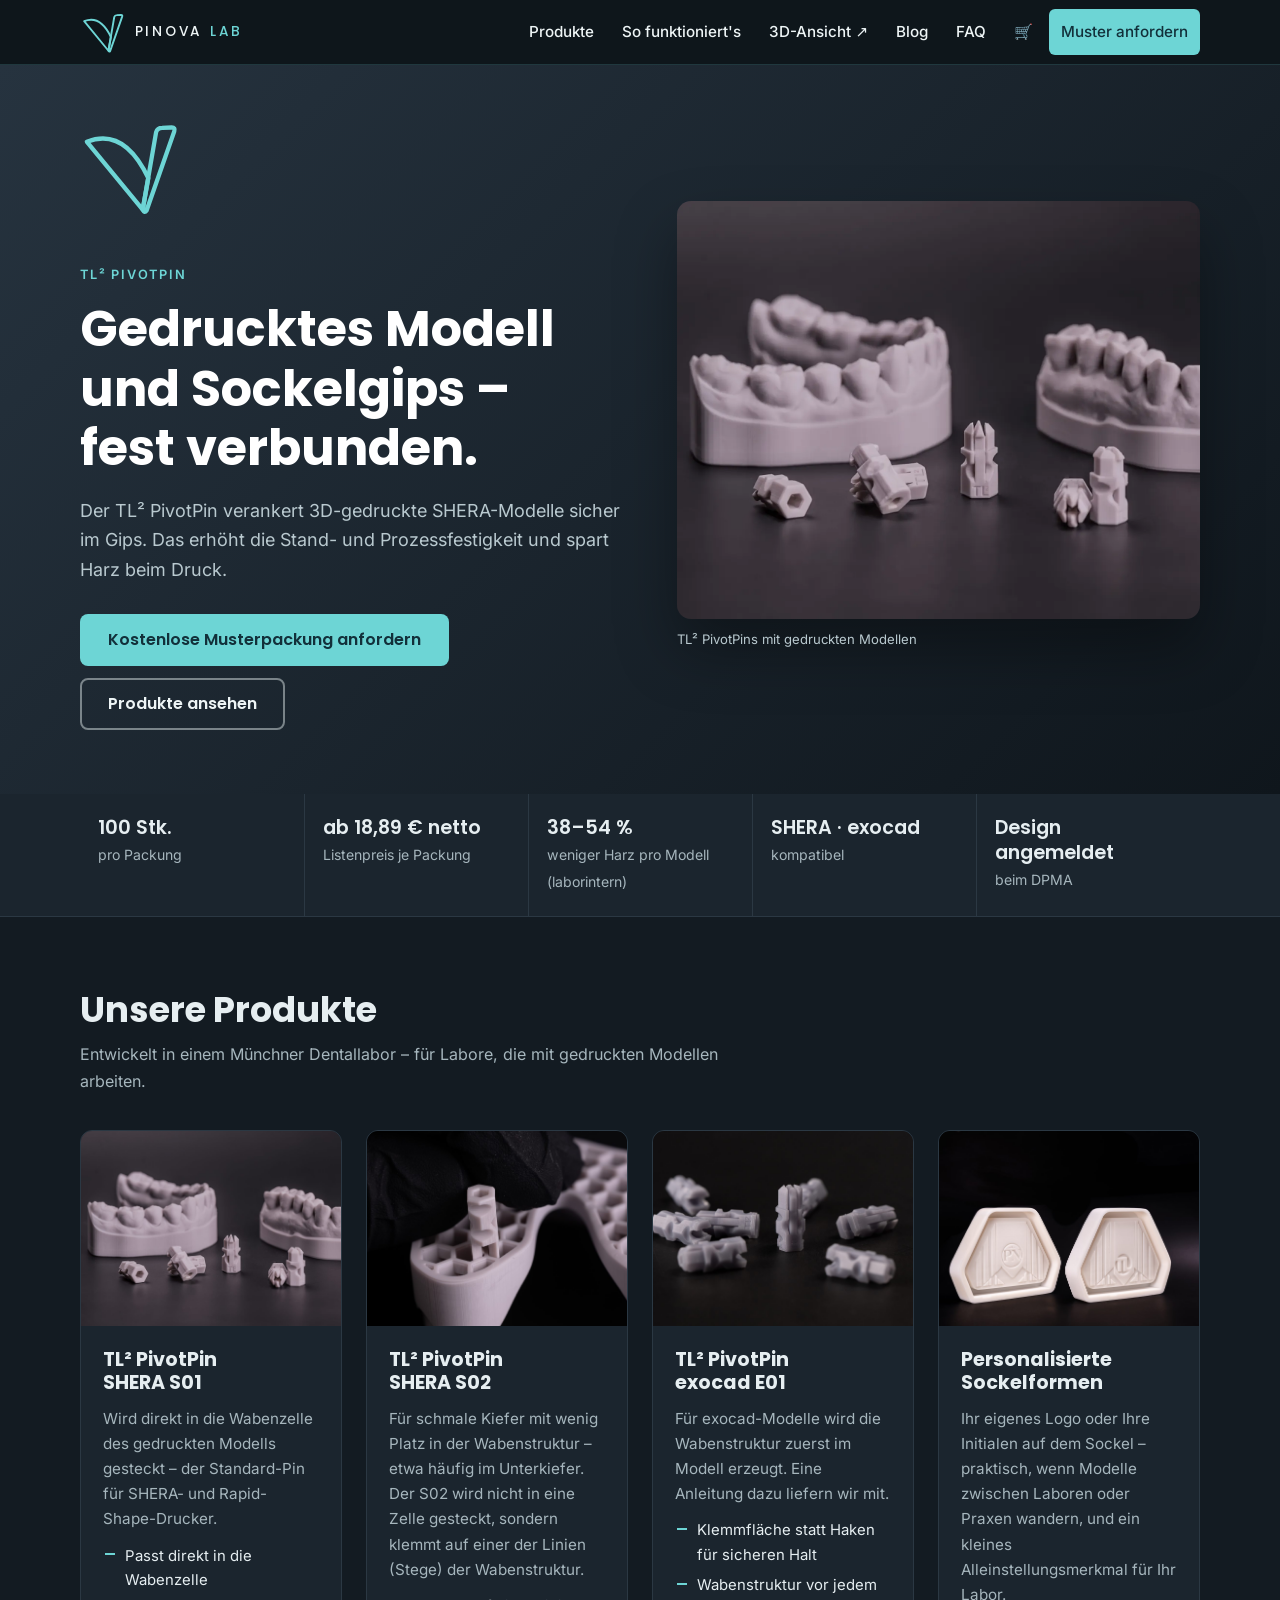
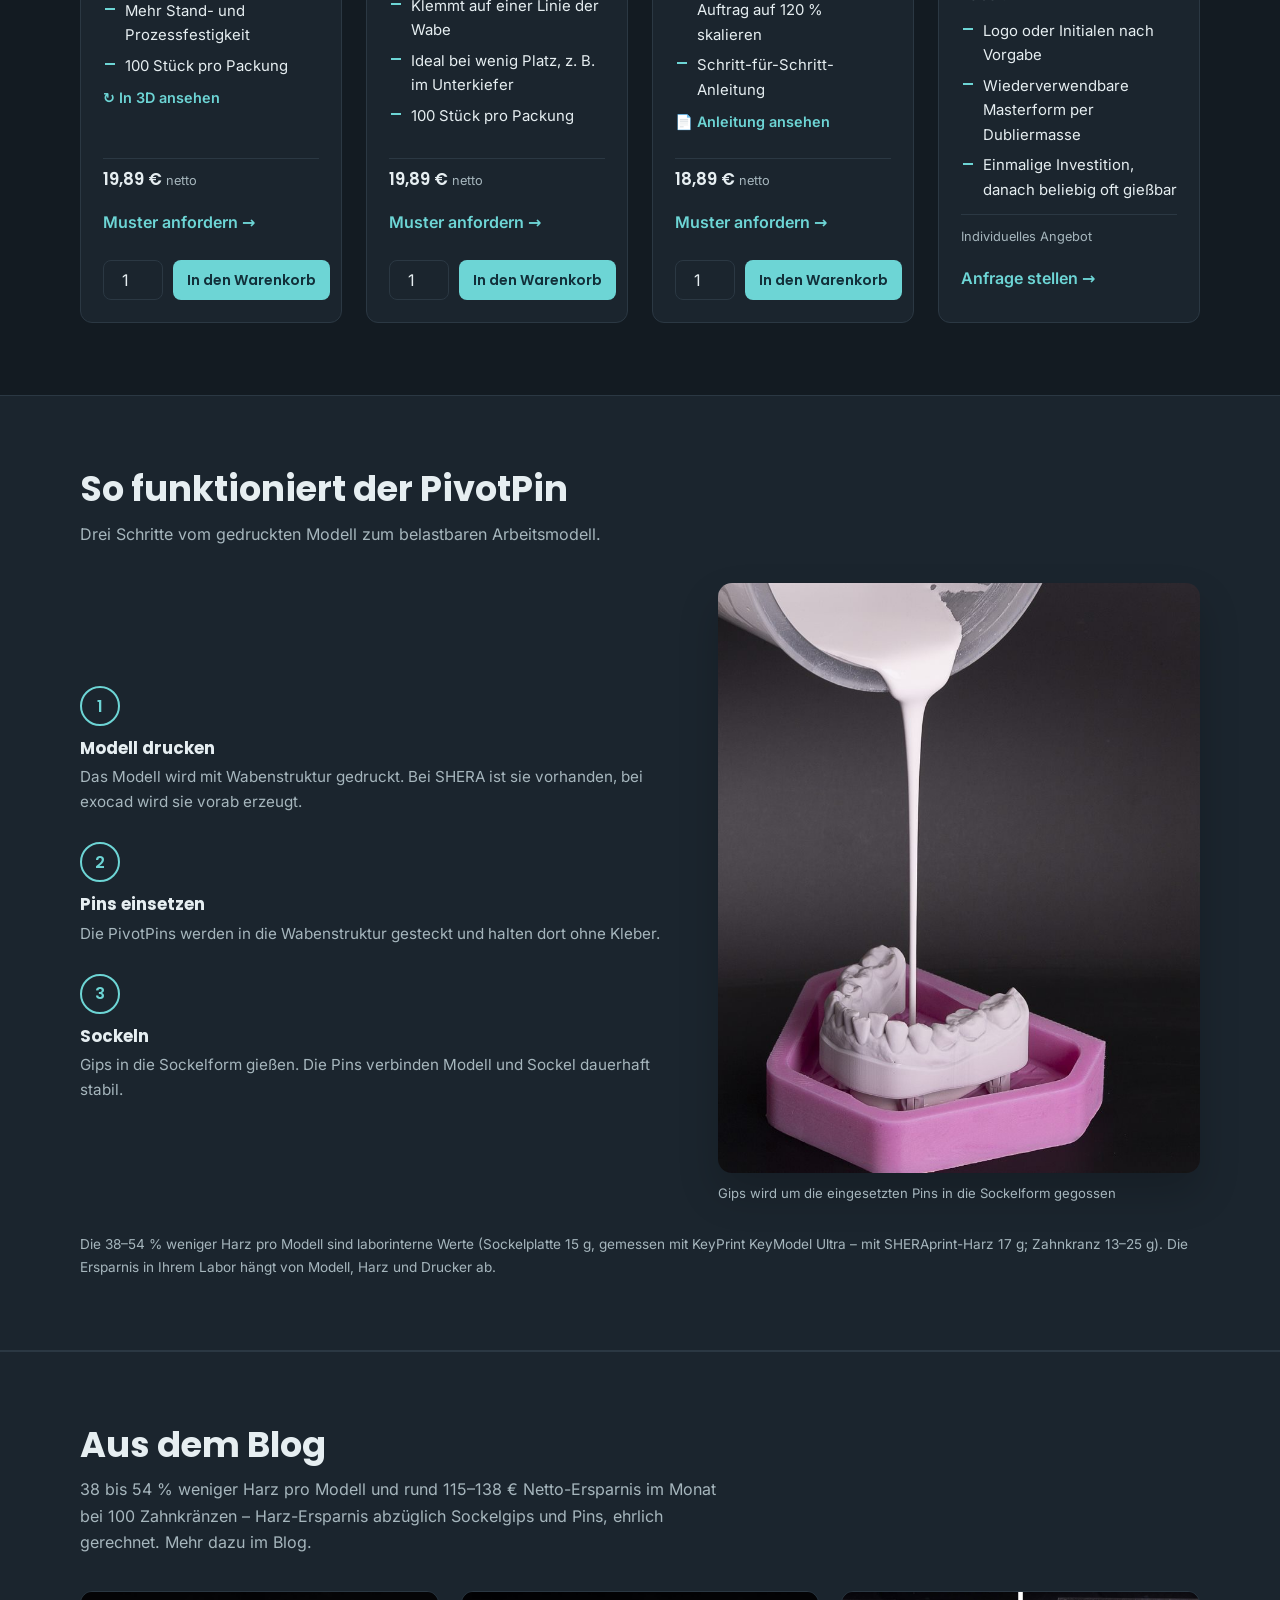
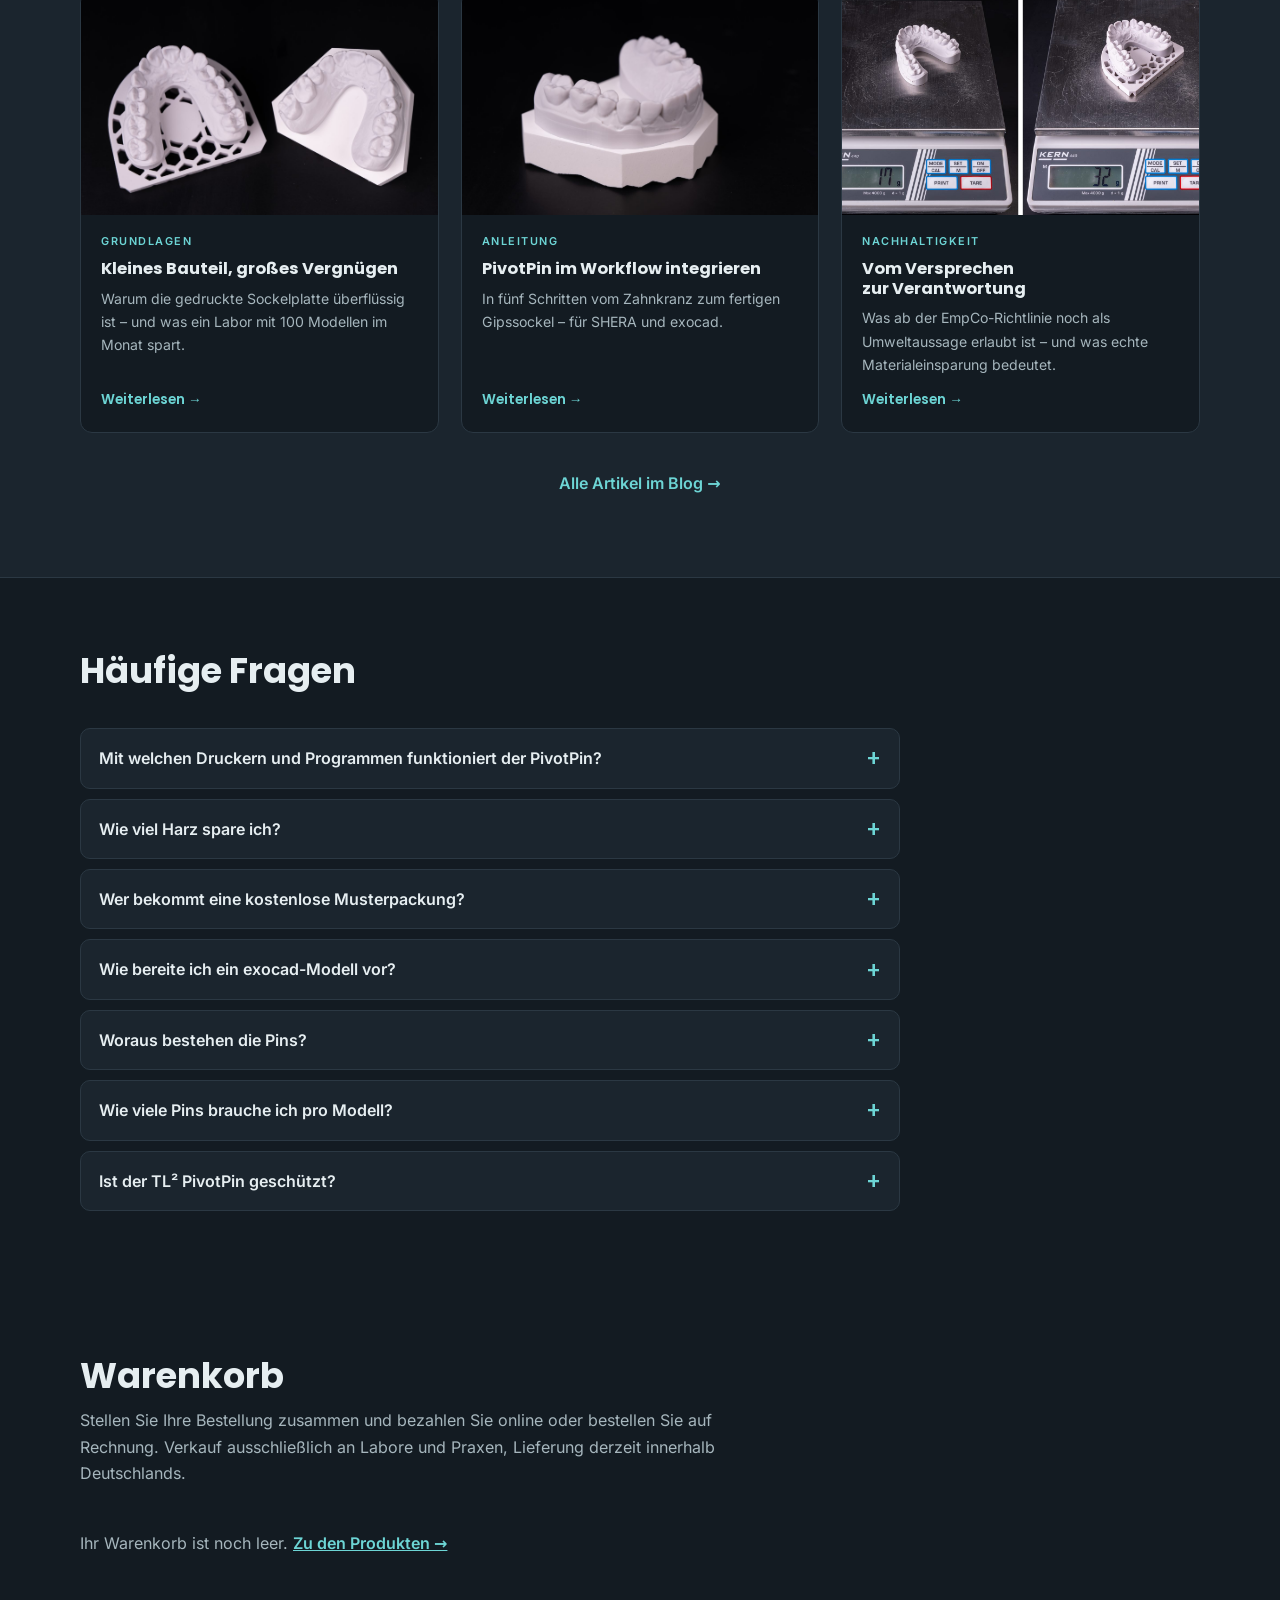
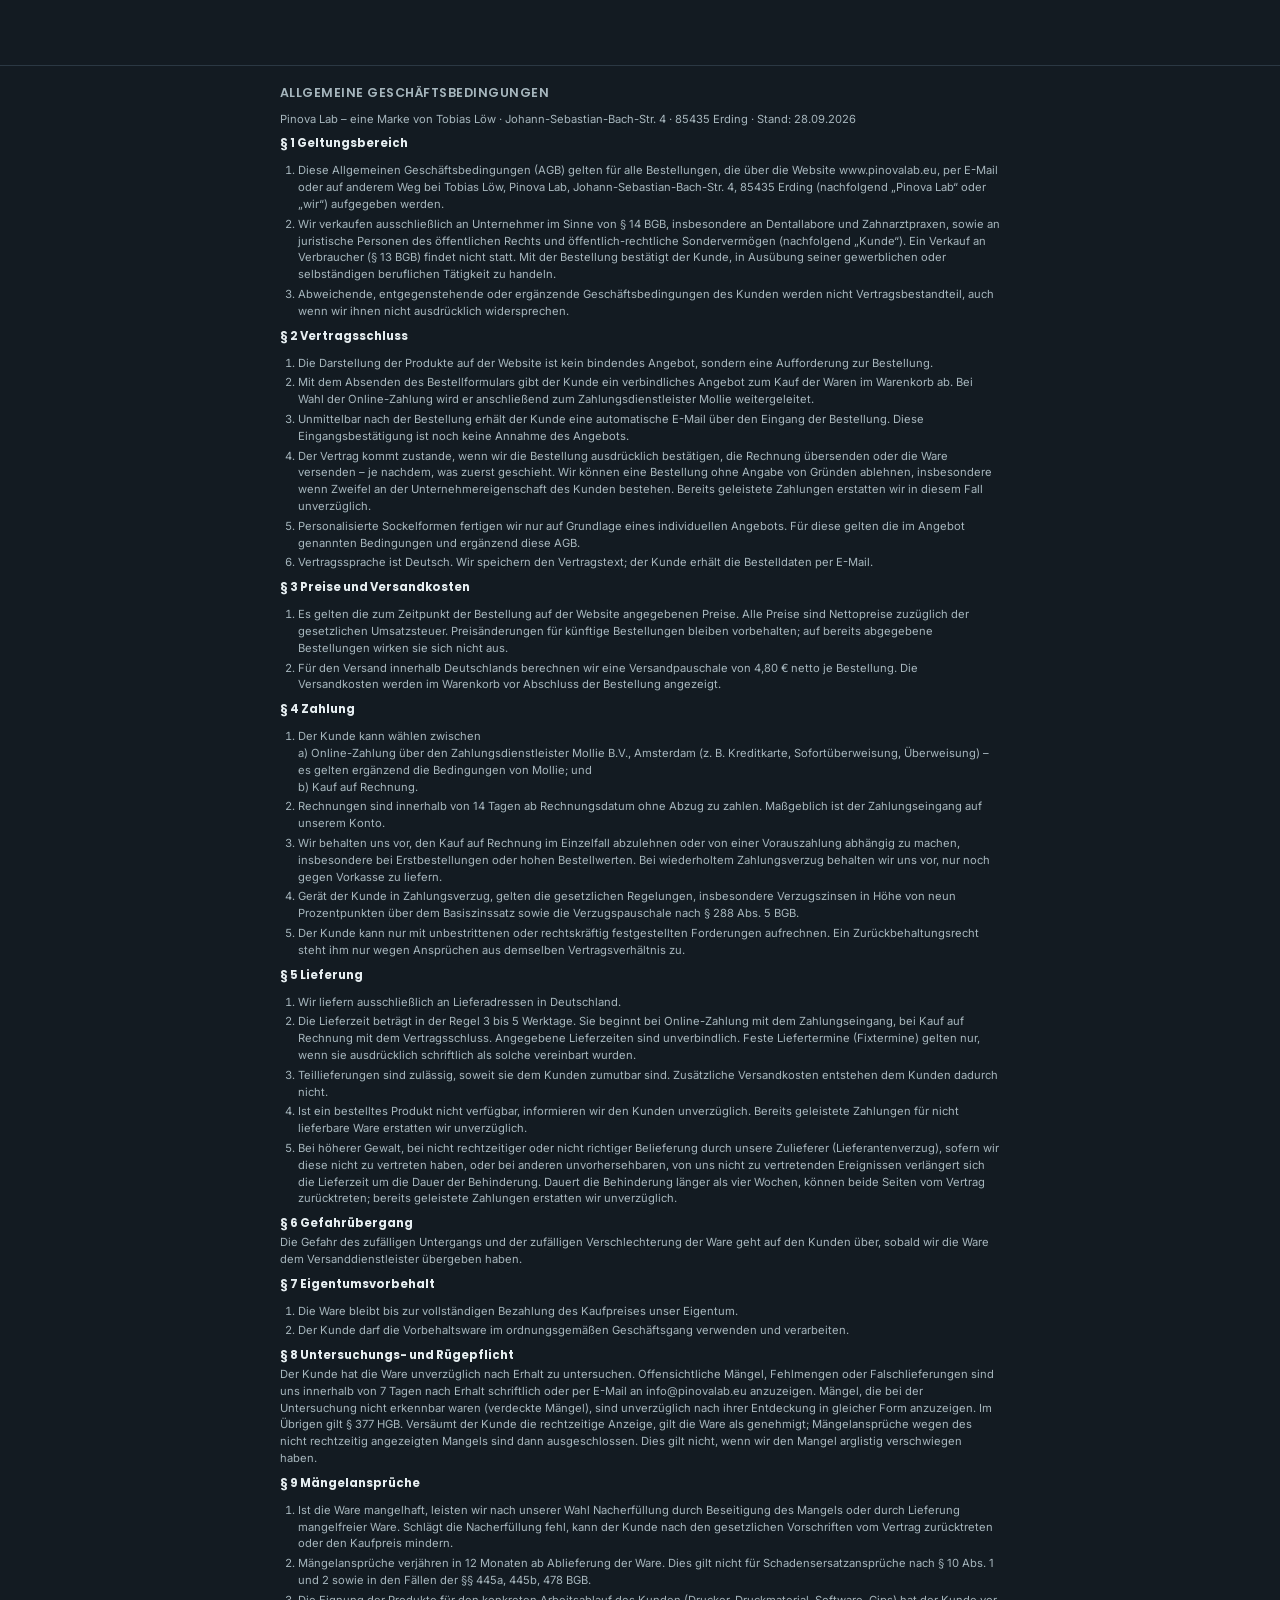
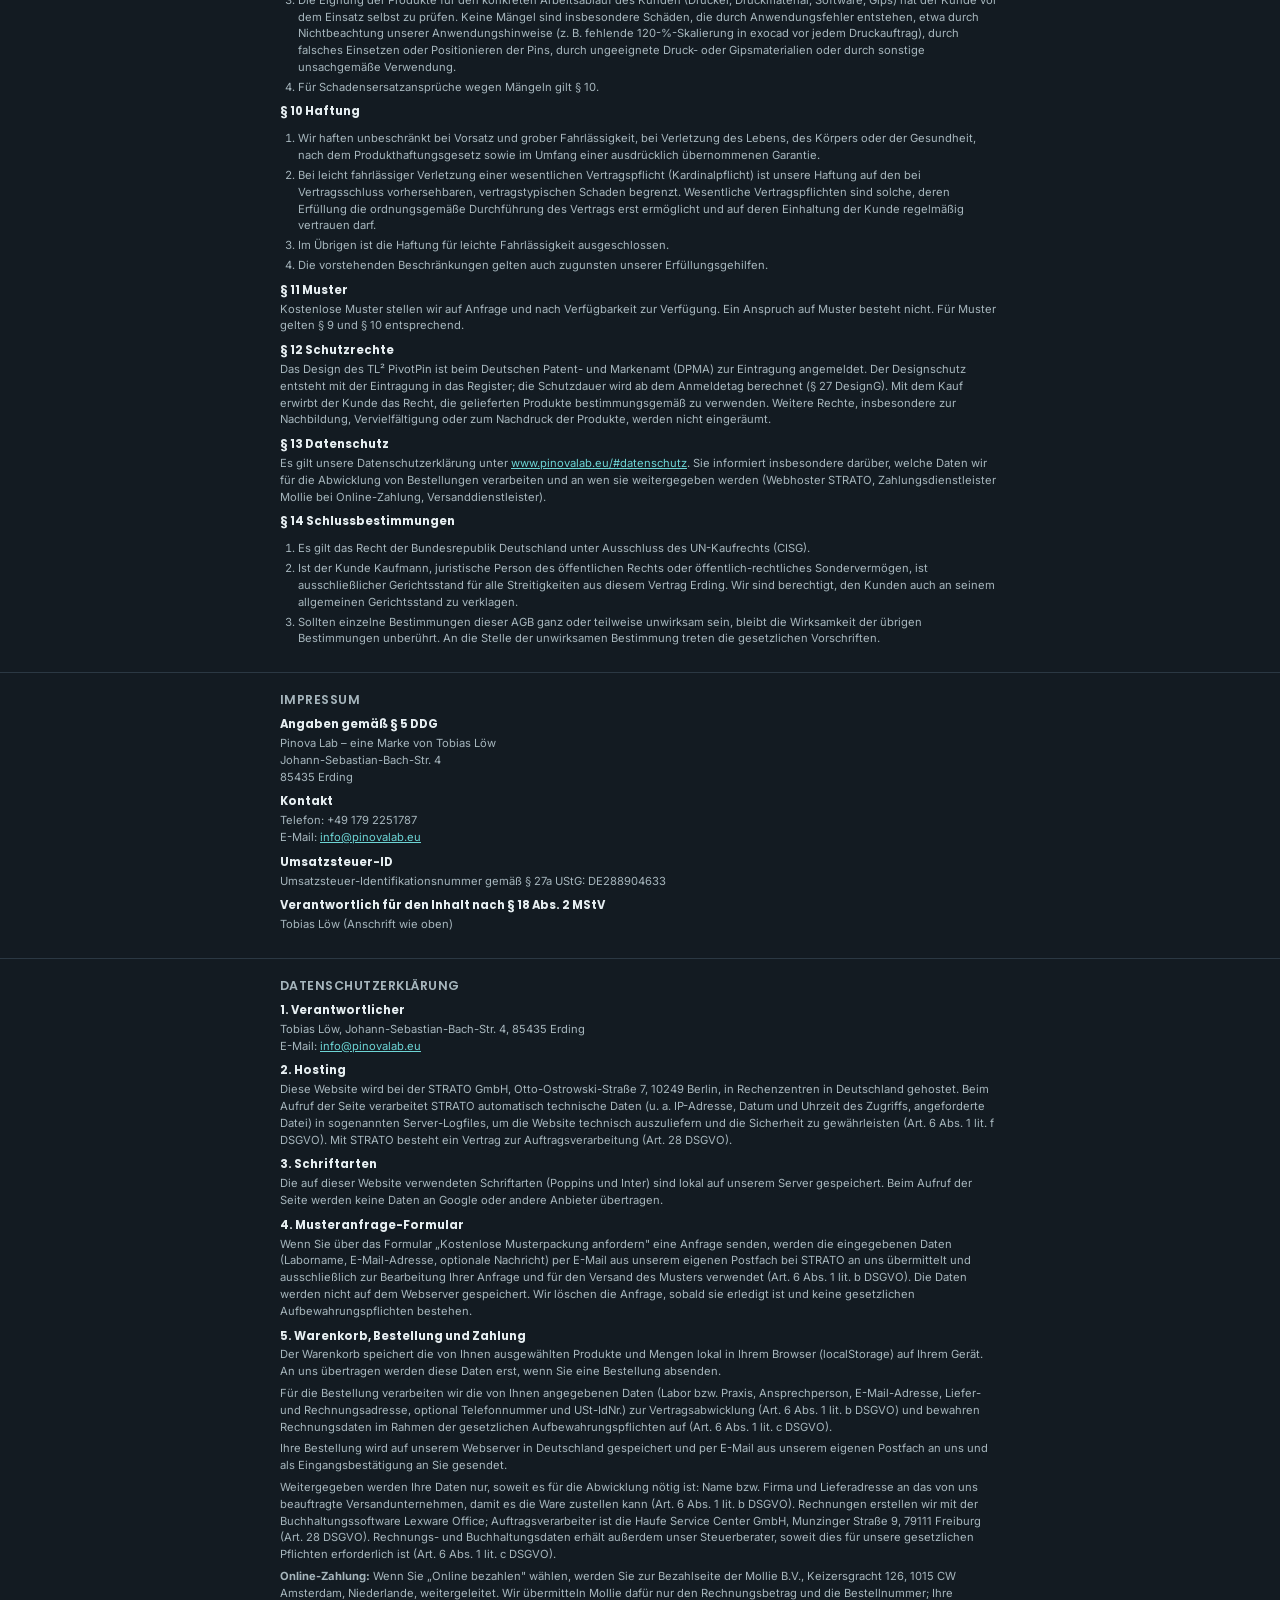
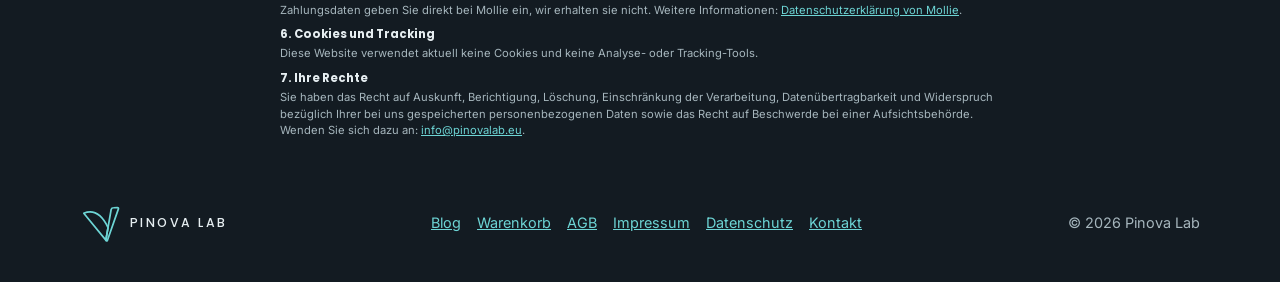
==== commit e71b5bbc: "Name Haufe Service Center GmbH as Lexware Office processor in privacy policy Co-Authored-By: Claude " ====
--- a/index.html
+++ b/index.html
@@ -966,7 +966,7 @@
       <p>Der Warenkorb speichert die von Ihnen ausgewählten Produkte und Mengen lokal in Ihrem Browser (localStorage) auf Ihrem Gerät. An uns übertragen werden diese Daten erst, wenn Sie eine Bestellung absenden.</p>
       <p>Für die Bestellung verarbeiten wir die von Ihnen angegebenen Daten (Labor bzw. Praxis, Ansprechperson, E-Mail-Adresse, Liefer- und Rechnungsadresse, optional Telefonnummer und USt-IdNr.) zur Vertragsabwicklung (Art. 6 Abs. 1 lit. b DSGVO) und bewahren Rechnungsdaten im Rahmen der gesetzlichen Aufbewahrungspflichten auf (Art. 6 Abs. 1 lit. c DSGVO).</p>
       <p>Ihre Bestellung wird auf unserem Webserver in Deutschland gespeichert und per E-Mail aus unserem eigenen Postfach an uns und als Eingangsbestätigung an Sie gesendet.</p>
-      <p>Weitergegeben werden Ihre Daten nur, soweit es für die Abwicklung nötig ist: Name bzw. Firma und Lieferadresse an das von uns beauftragte Versandunternehmen, damit es die Ware zustellen kann (Art. 6 Abs. 1 lit. b DSGVO). Rechnungen erstellen wir mit der Buchhaltungssoftware Lexware Office der Haufe-Lexware GmbH &amp; Co. KG, Munzinger Straße 9, 79111 Freiburg, die dafür als Auftragsverarbeiter tätig ist (Art. 28 DSGVO). Rechnungs- und Buchhaltungsdaten erhält außerdem unser Steuerberater, soweit dies für unsere gesetzlichen Pflichten erforderlich ist (Art. 6 Abs. 1 lit. c DSGVO).</p>
+      <p>Weitergegeben werden Ihre Daten nur, soweit es für die Abwicklung nötig ist: Name bzw. Firma und Lieferadresse an das von uns beauftragte Versandunternehmen, damit es die Ware zustellen kann (Art. 6 Abs. 1 lit. b DSGVO). Rechnungen erstellen wir mit der Buchhaltungssoftware Lexware Office; Auftragsverarbeiter ist die Haufe Service Center GmbH, Munzinger Straße 9, 79111 Freiburg (Art. 28 DSGVO). Rechnungs- und Buchhaltungsdaten erhält außerdem unser Steuerberater, soweit dies für unsere gesetzlichen Pflichten erforderlich ist (Art. 6 Abs. 1 lit. c DSGVO).</p>
       <p><strong>Online-Zahlung:</strong> Wenn Sie „Online bezahlen" wählen, werden Sie zur Bezahlseite der Mollie B.V., Keizersgracht 126, 1015 CW Amsterdam, Niederlande, weitergeleitet. Wir übermitteln Mollie dafür nur den Rechnungsbetrag und die Bestellnummer; Ihre Zahlungsdaten geben Sie direkt bei Mollie ein, wir erhalten sie nicht. Weitere Informationen: <a href="https://www.mollie.com/de/privacy" target="_blank" rel="noopener">Datenschutzerklärung von Mollie</a>.</p>
       <h3>6. Cookies und Tracking</h3>
       <p>Diese Website verwendet aktuell keine Cookies und keine Analyse- oder Tracking-Tools.</p>
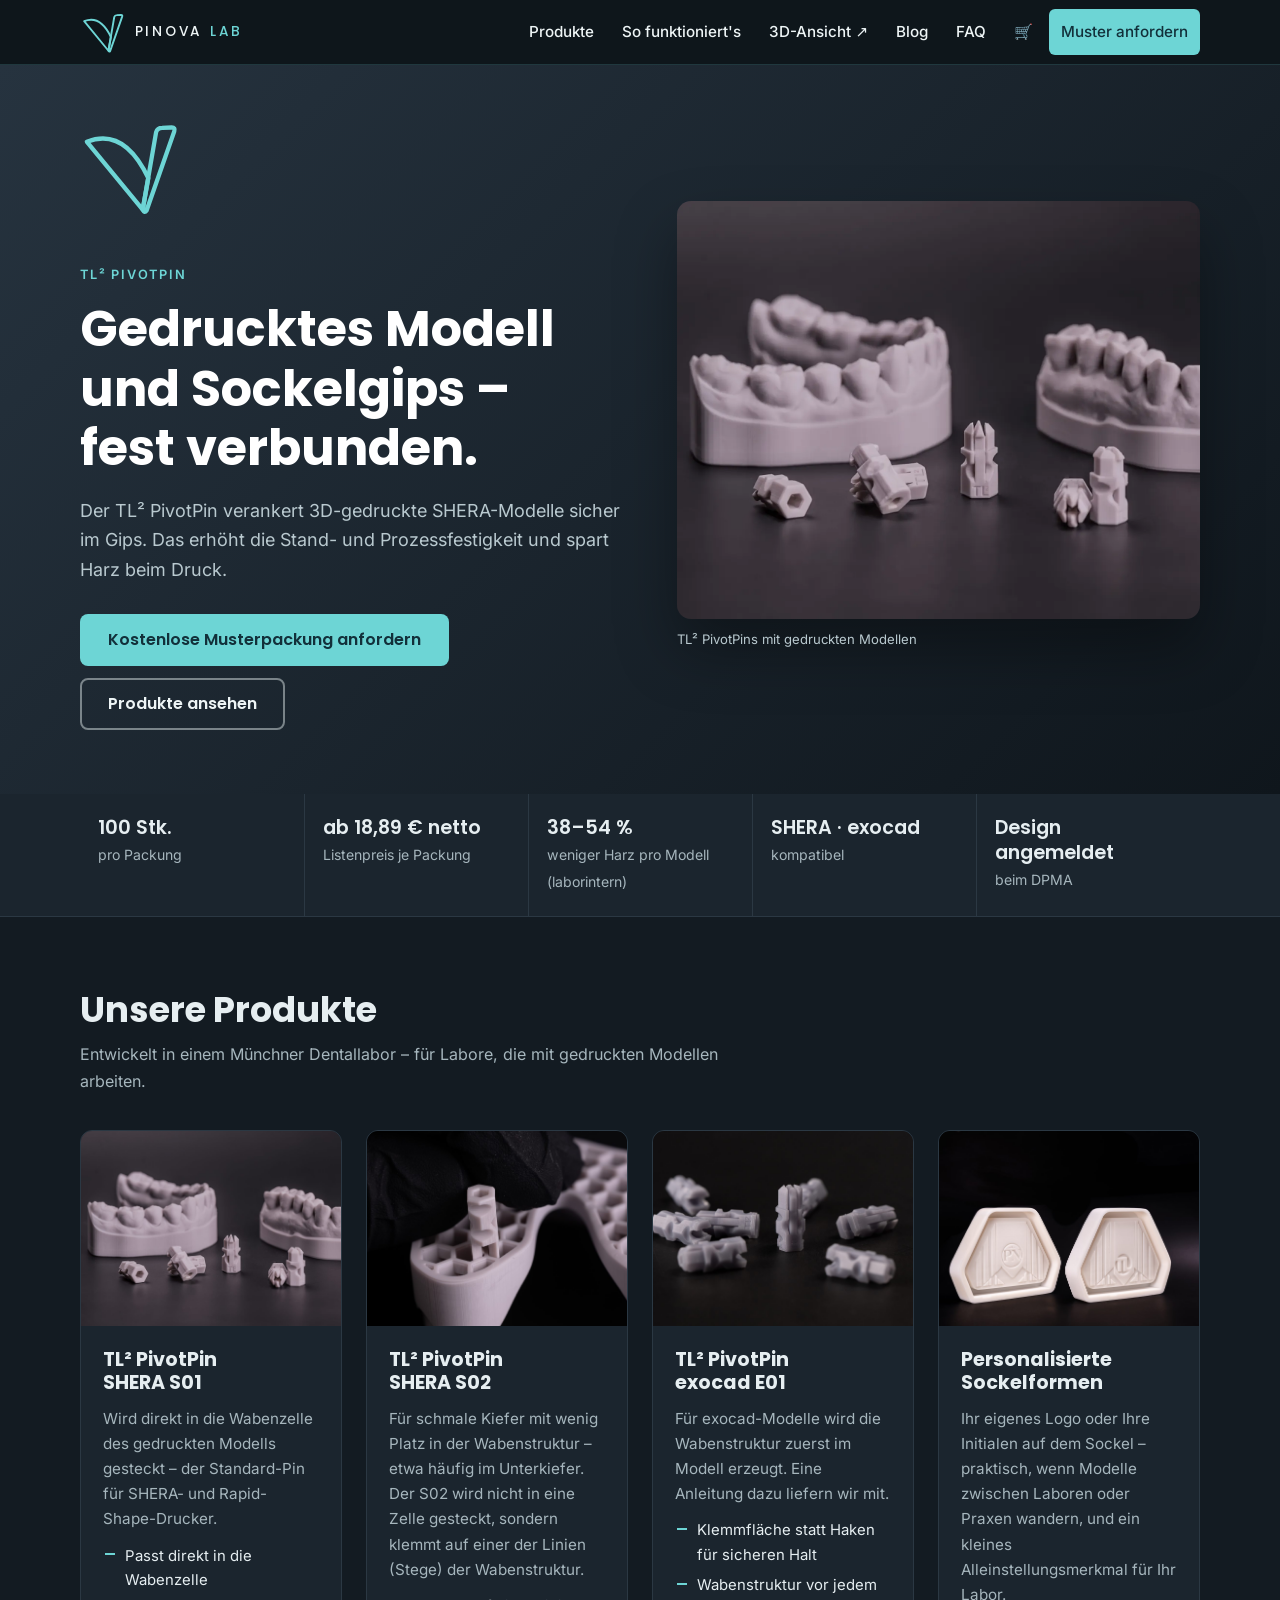
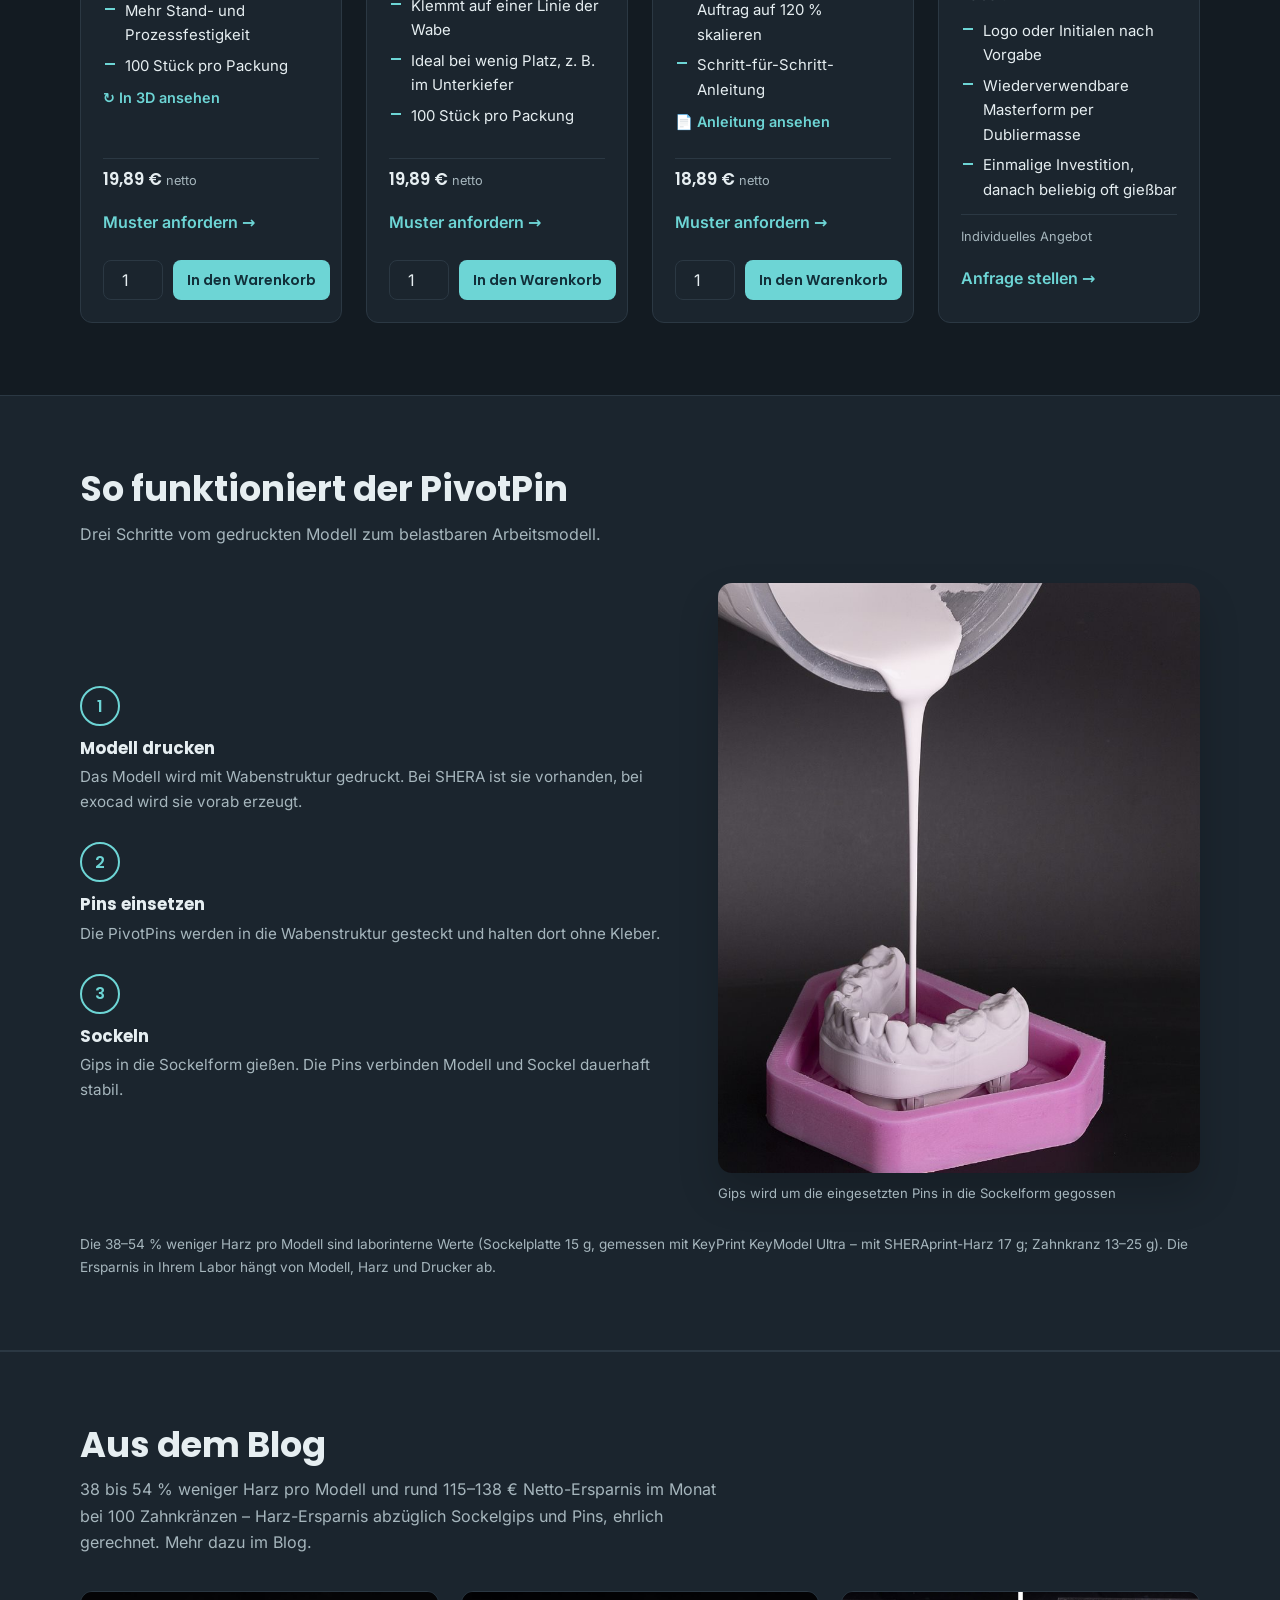
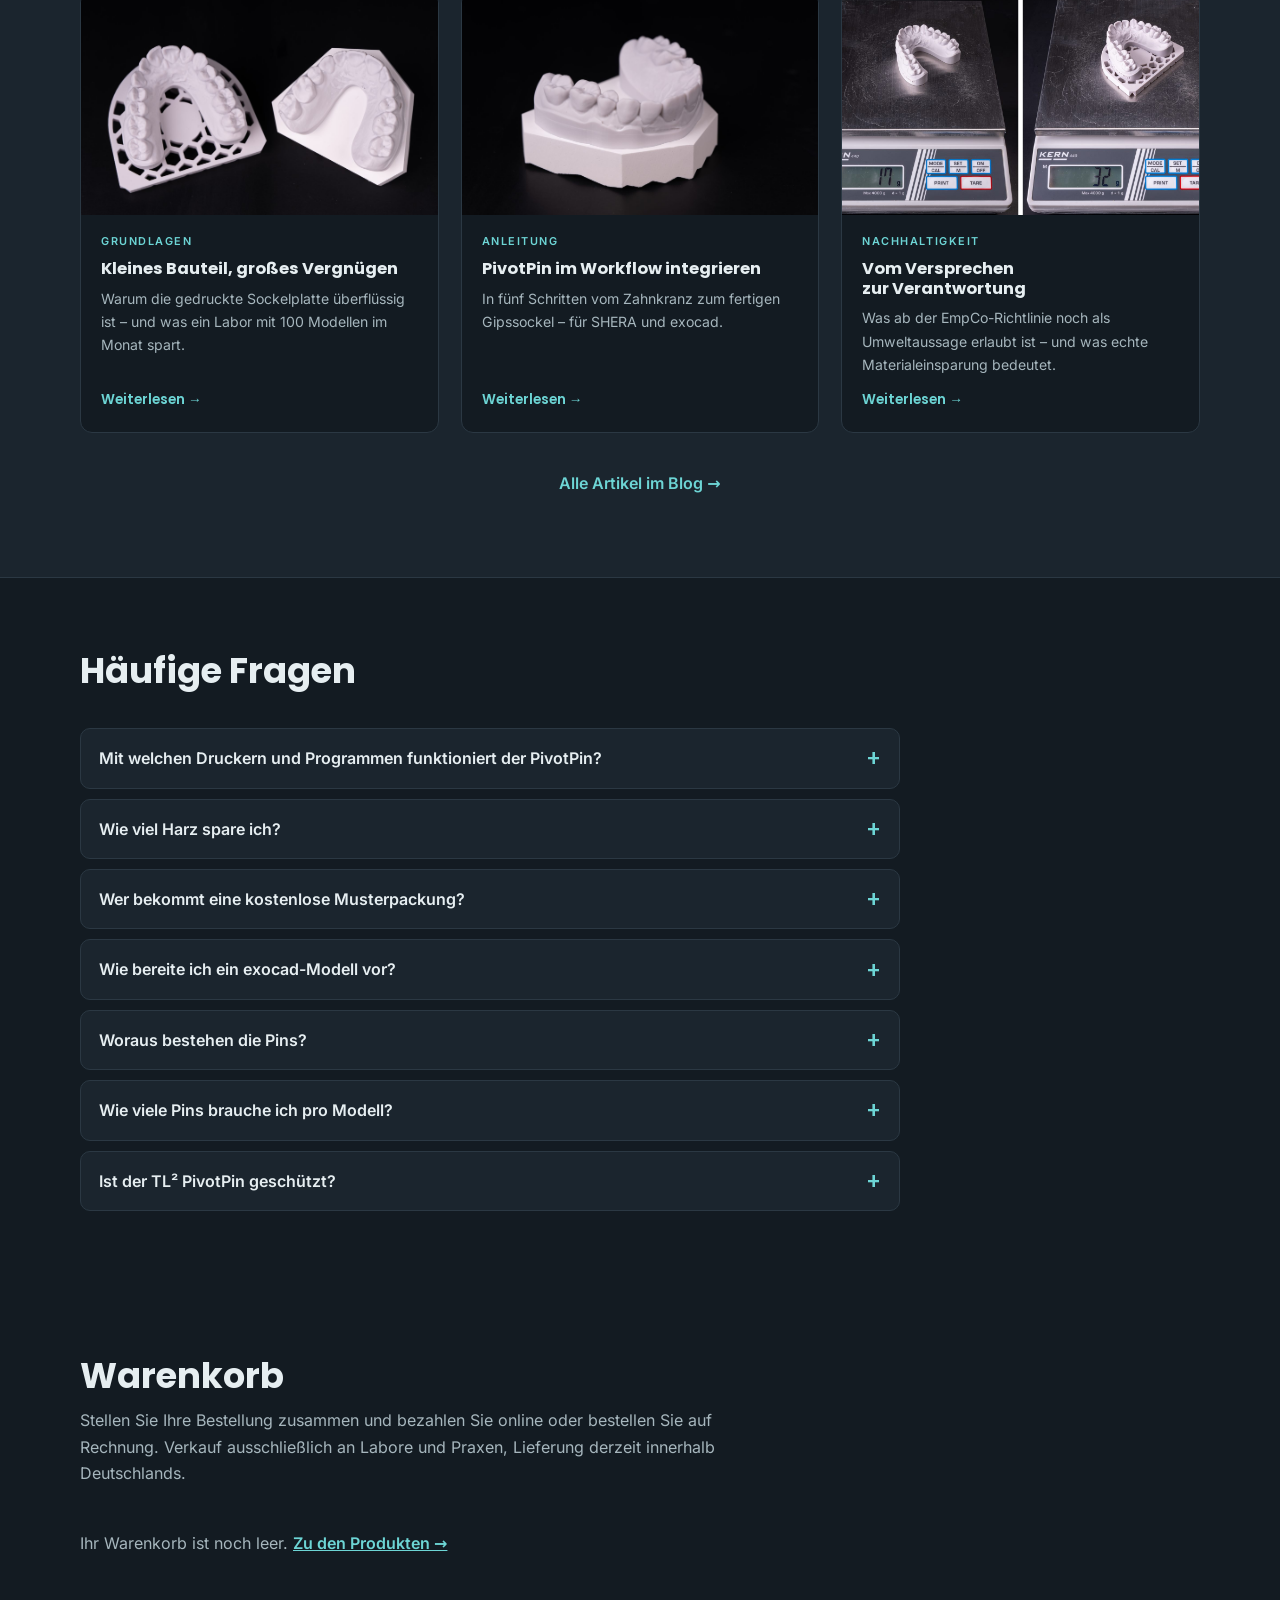
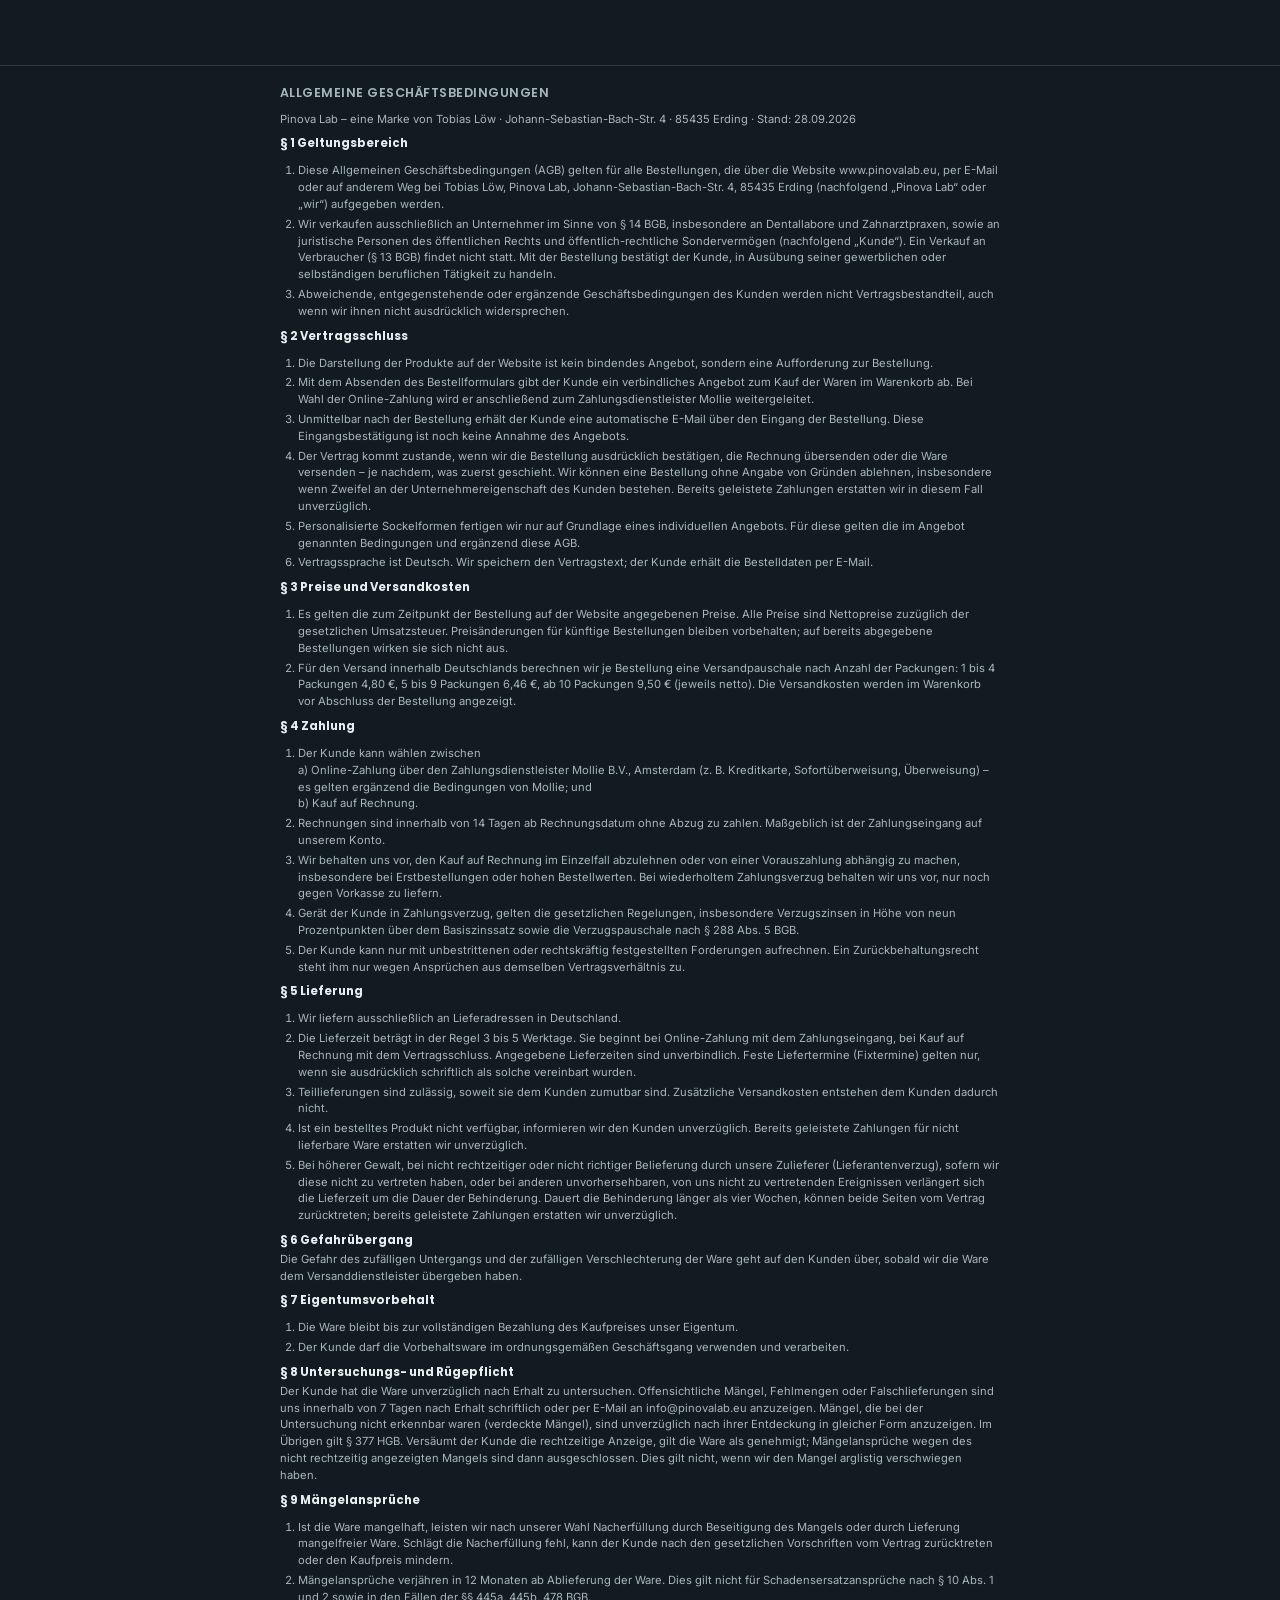
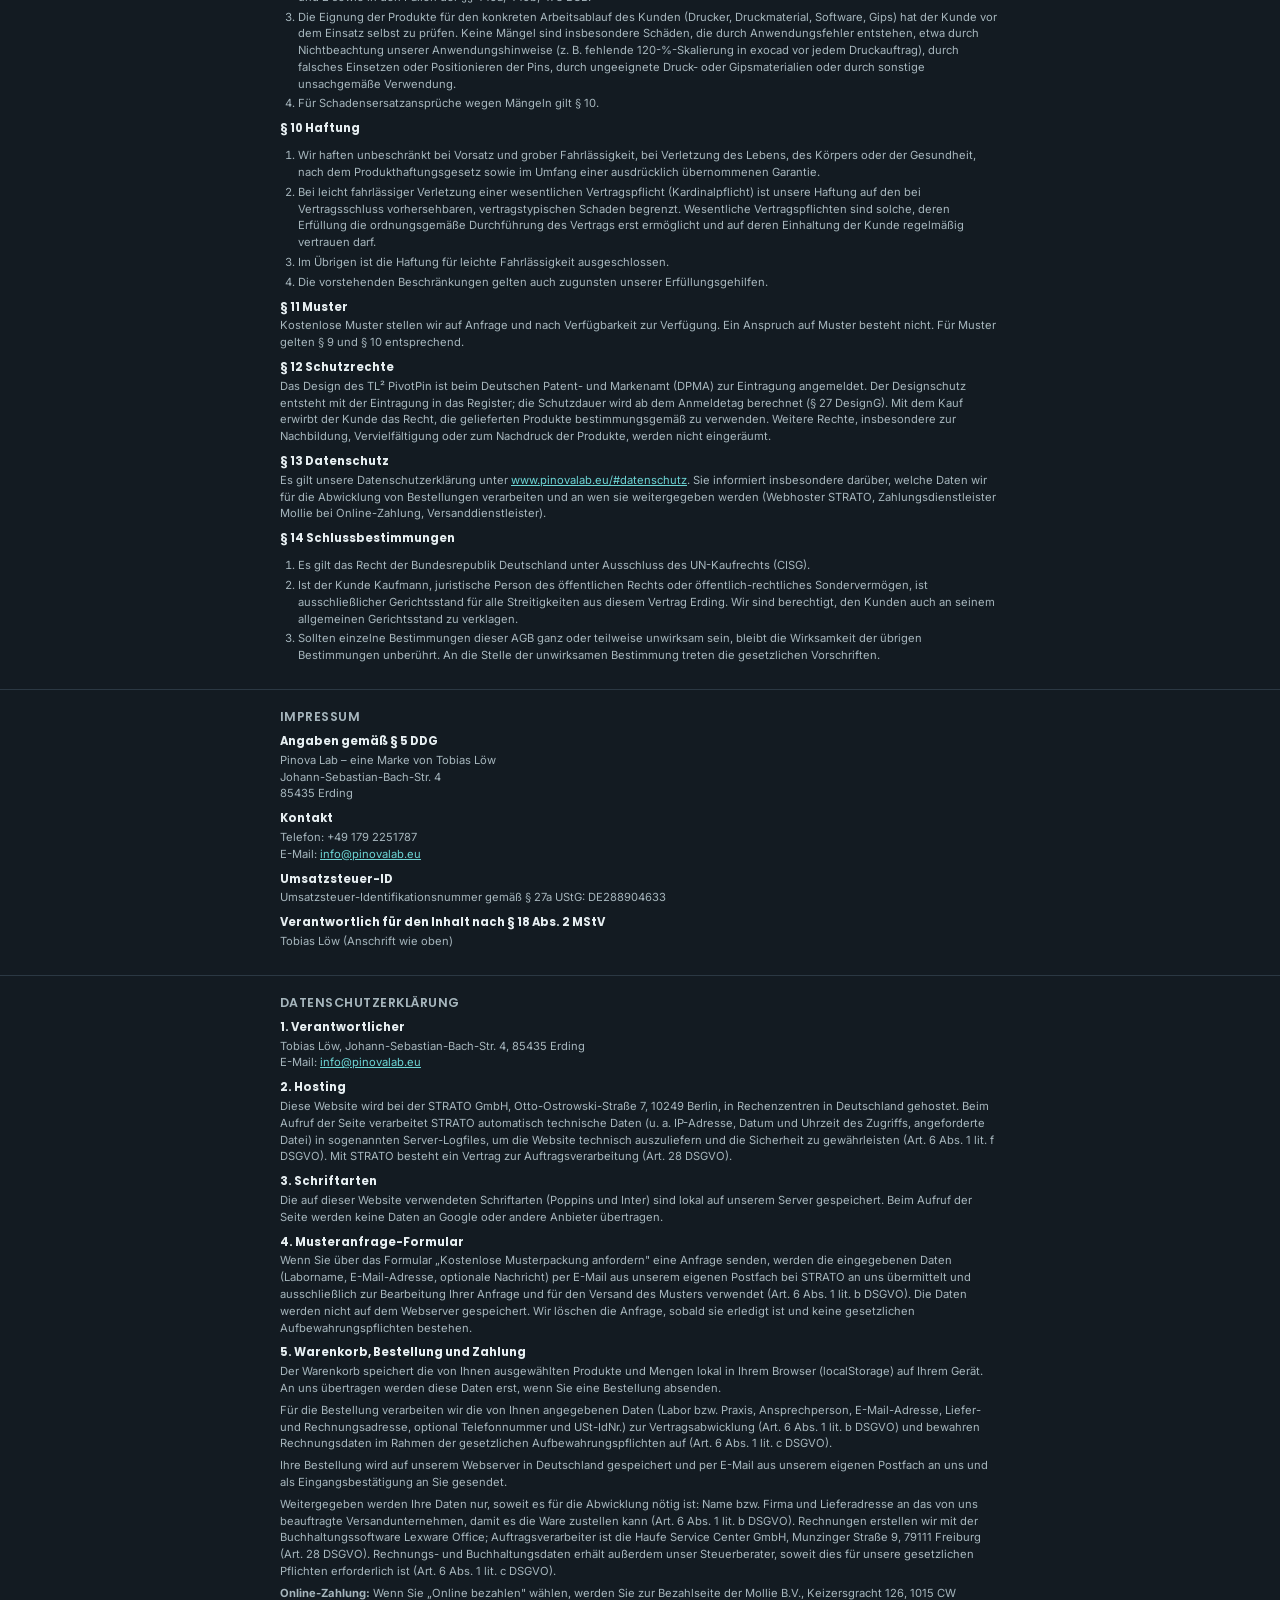
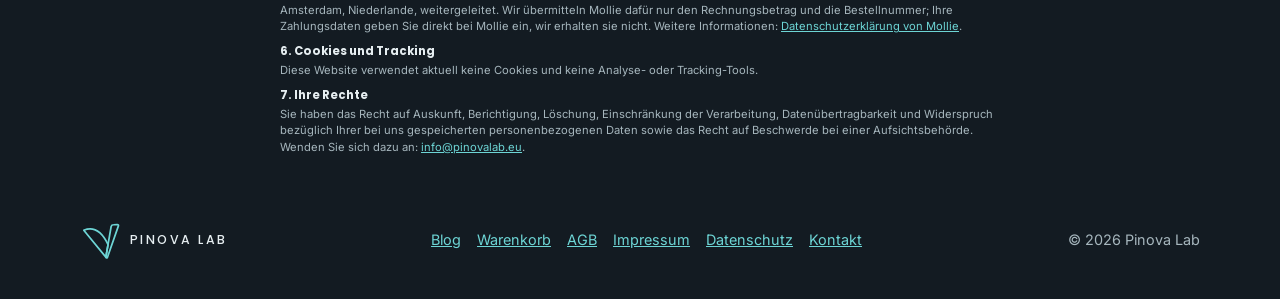
==== commit 5d5fee33: "Tiered shipping by number of packs: 1–4 4,80 €, 5–9 6,46 €, from 10 9,50 € net Same tiers in the car" ====
--- a/index.html
+++ b/index.html
@@ -351,6 +351,7 @@
   .cart-remove:hover { color: var(--mint-ink); text-decoration: underline; }
   .cart-summary { margin-bottom: 32px; }
   .cart-summary-row { display: flex; justify-content: space-between; align-items: center; padding: 8px 0; font-size: .95rem; color: var(--ink-soft); }
+  .cart-shipping-note { margin: -4px 0 4px; font-size: .8rem; color: var(--ink-soft); }
   .cart-summary-total { border-top: 2px solid var(--line); margin-top: 8px; padding-top: 16px; font: 600 1.1rem 'Poppins', sans-serif; color: var(--ink); }
   .cart-sample { grid-template-columns: 1fr; max-width: 560px; margin-inline: auto; }
   .pay-choice { border: none; margin: 0; padding: 0; display: grid; gap: 10px; }
@@ -752,6 +753,7 @@
         <div class="cart-summary">
           <div class="cart-summary-row"><span>Zwischensumme (netto)</span><span id="cart-subtotal">0,00 €</span></div>
           <div class="cart-summary-row"><span>Versand (netto)</span><span id="cart-shipping">4,80 €</span></div>
+          <p class="cart-shipping-note">Versand: 1–4 Packungen 4,80 €, 5–9 Packungen 6,46 €, ab 10 Packungen 9,50 € (netto)</p>
           <div class="cart-summary-row"><span>zzgl. 19 % MwSt.</span><span id="cart-vat">0,00 €</span></div>
           <div class="cart-summary-row cart-summary-total"><span>Gesamtsumme (brutto)</span><strong id="cart-total-amount">0,00 €</strong></div>
         </div>
@@ -854,7 +856,7 @@
       <h3>§ 3 Preise und Versandkosten</h3>
       <ol>
         <li>Es gelten die zum Zeitpunkt der Bestellung auf der Website angegebenen Preise. Alle Preise sind Nettopreise zuzüglich der gesetzlichen Umsatzsteuer. Preisänderungen für künftige Bestellungen bleiben vorbehalten; auf bereits abgegebene Bestellungen wirken sie sich nicht aus.</li>
-        <li>Für den Versand innerhalb Deutschlands berechnen wir eine Versandpauschale von 4,80 € netto je Bestellung. Die Versandkosten werden im Warenkorb vor Abschluss der Bestellung angezeigt.</li>
+        <li>Für den Versand innerhalb Deutschlands berechnen wir je Bestellung eine Versandpauschale nach Anzahl der Packungen: 1 bis 4 Packungen 4,80 €, 5 bis 9 Packungen 6,46 €, ab 10 Packungen 9,50 € (jeweils netto). Die Versandkosten werden im Warenkorb vor Abschluss der Bestellung angezeigt.</li>
       </ol>
       
       <h3>§ 4 Zahlung</h3>
@@ -1070,7 +1072,12 @@
 <script>
   (function () {
     var CART_KEY = 'pinova-cart-v1';
-    var SHIPPING_NET = 4.80;
+    // Versand nach Gesamtzahl der Packungen (netto) – wie VERSAND_STAFFEL in api/lib.php.
+    var SHIPPING_TIERS = [[10, 9.50], [5, 6.46], [1, 4.80]];
+    function shippingFor(count) {
+      for (var i = 0; i < SHIPPING_TIERS.length; i++) if (count >= SHIPPING_TIERS[i][0]) return SHIPPING_TIERS[i][1];
+      return 0;
+    }
     var VAT_RATE = 0.19;
     var PRODUCTS = {};
     var cart = {};
@@ -1091,7 +1098,6 @@
     var shippingEl = document.getElementById('cart-shipping');
     var vatEl = document.getElementById('cart-vat');
     var totalEl = document.getElementById('cart-total-amount');
-    if (shippingEl) shippingEl.textContent = formatEUR(SHIPPING_NET);
 
     function renderCart() {
       var skus = Object.keys(cart).filter(function (sku) { return cart[sku] > 0 && PRODUCTS[sku]; });
@@ -1135,7 +1141,8 @@
         tr.appendChild(tdName); tr.appendChild(tdQty); tr.appendChild(tdPrice); tr.appendChild(tdSum); tr.appendChild(tdRemove);
         itemsEl.appendChild(tr);
       });
-      var shipping = count > 0 ? SHIPPING_NET : 0;
+      var shipping = shippingFor(count);
+      if (shippingEl) shippingEl.textContent = formatEUR(shipping);
       var netTotal = subtotal + shipping;
       // In Cent rechnen, MwSt. auf die Nettosumme – wie api/lib.php und die Rechnung in Lexware.
       var netCents = skus.reduce(function (sum, sku) {
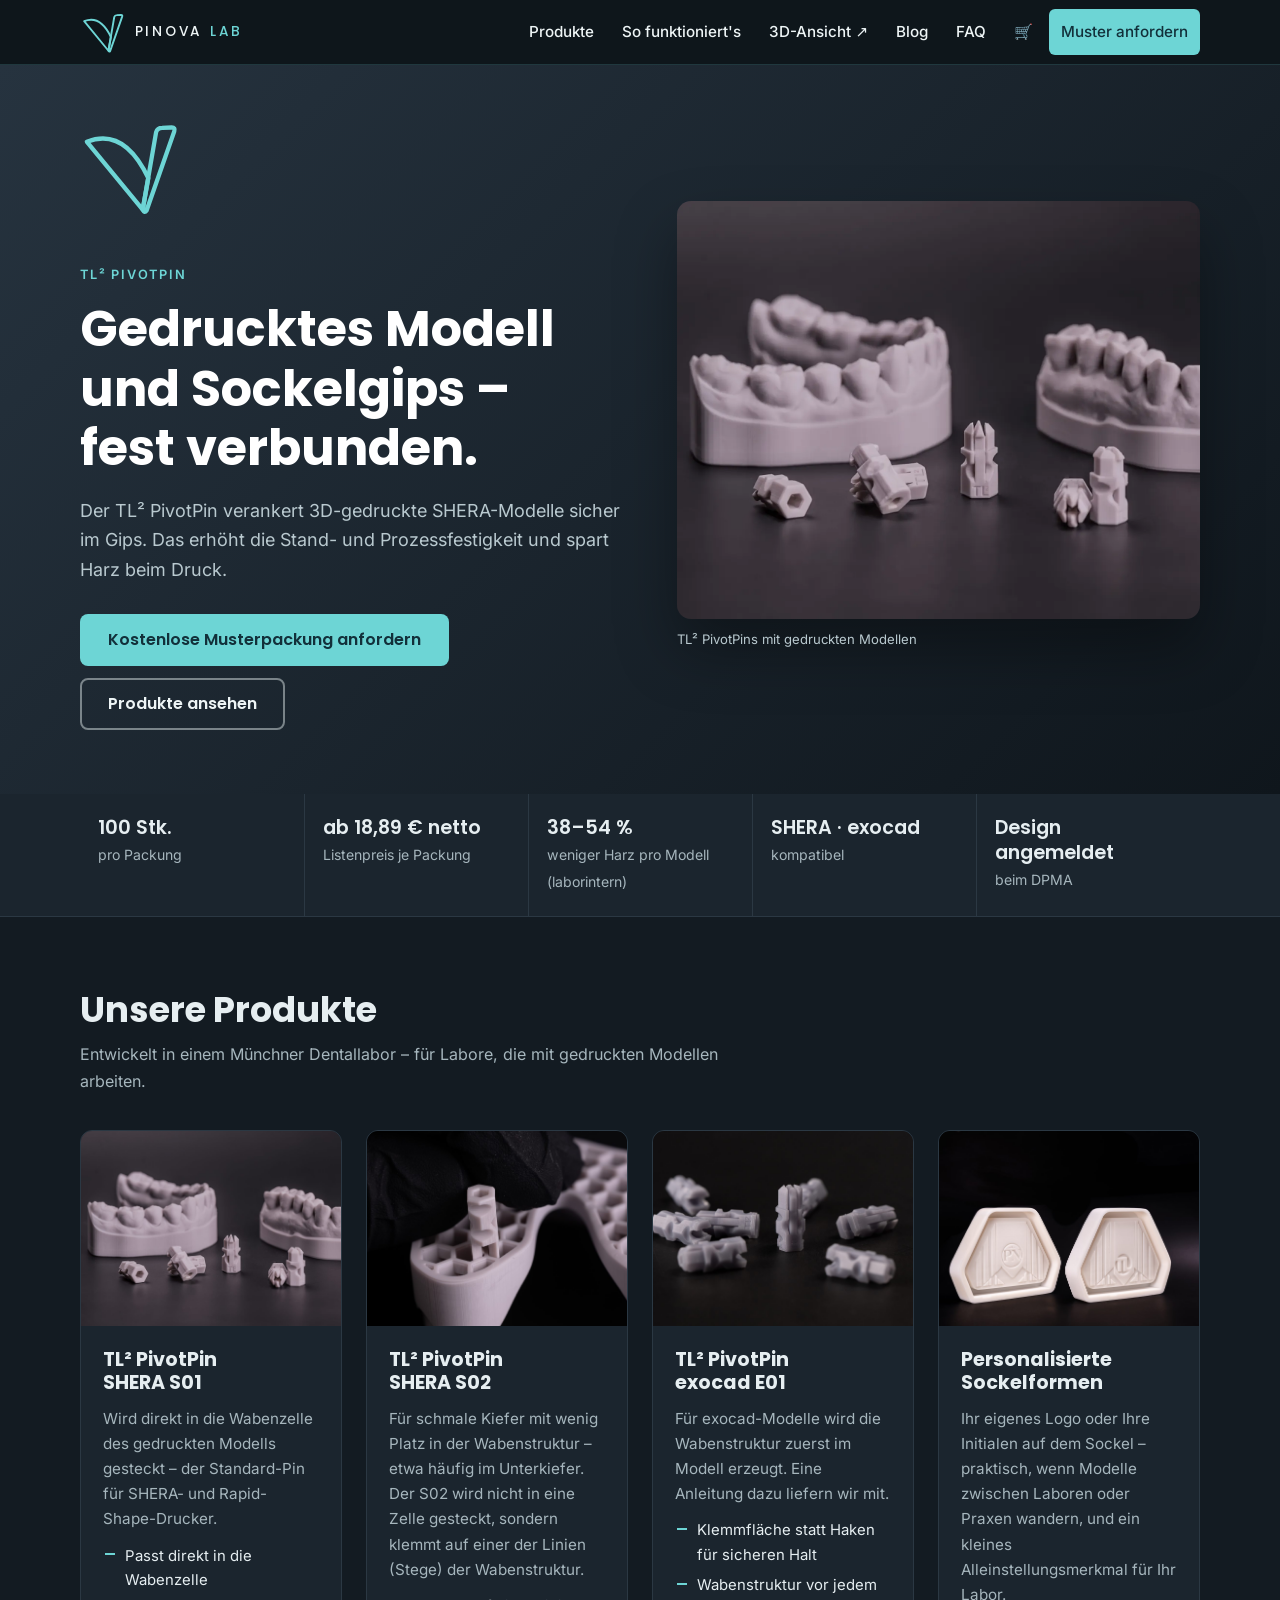
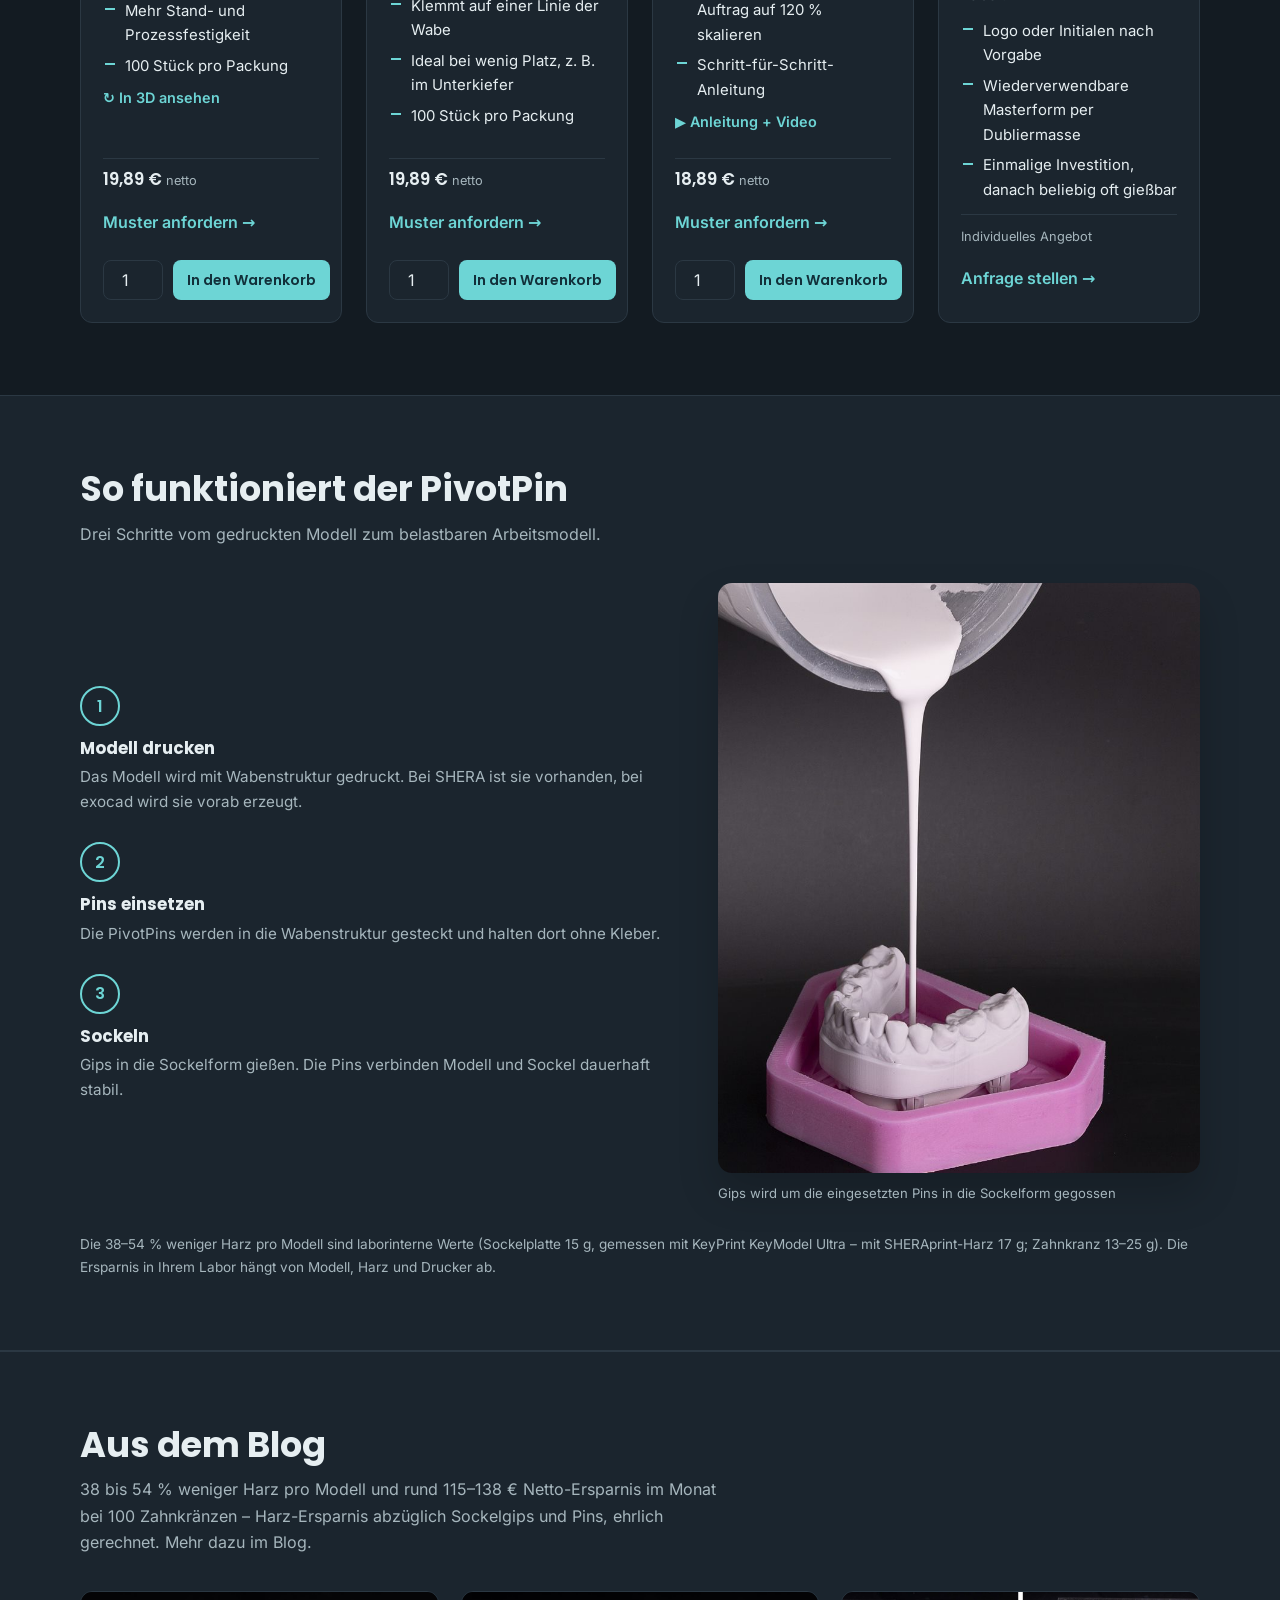
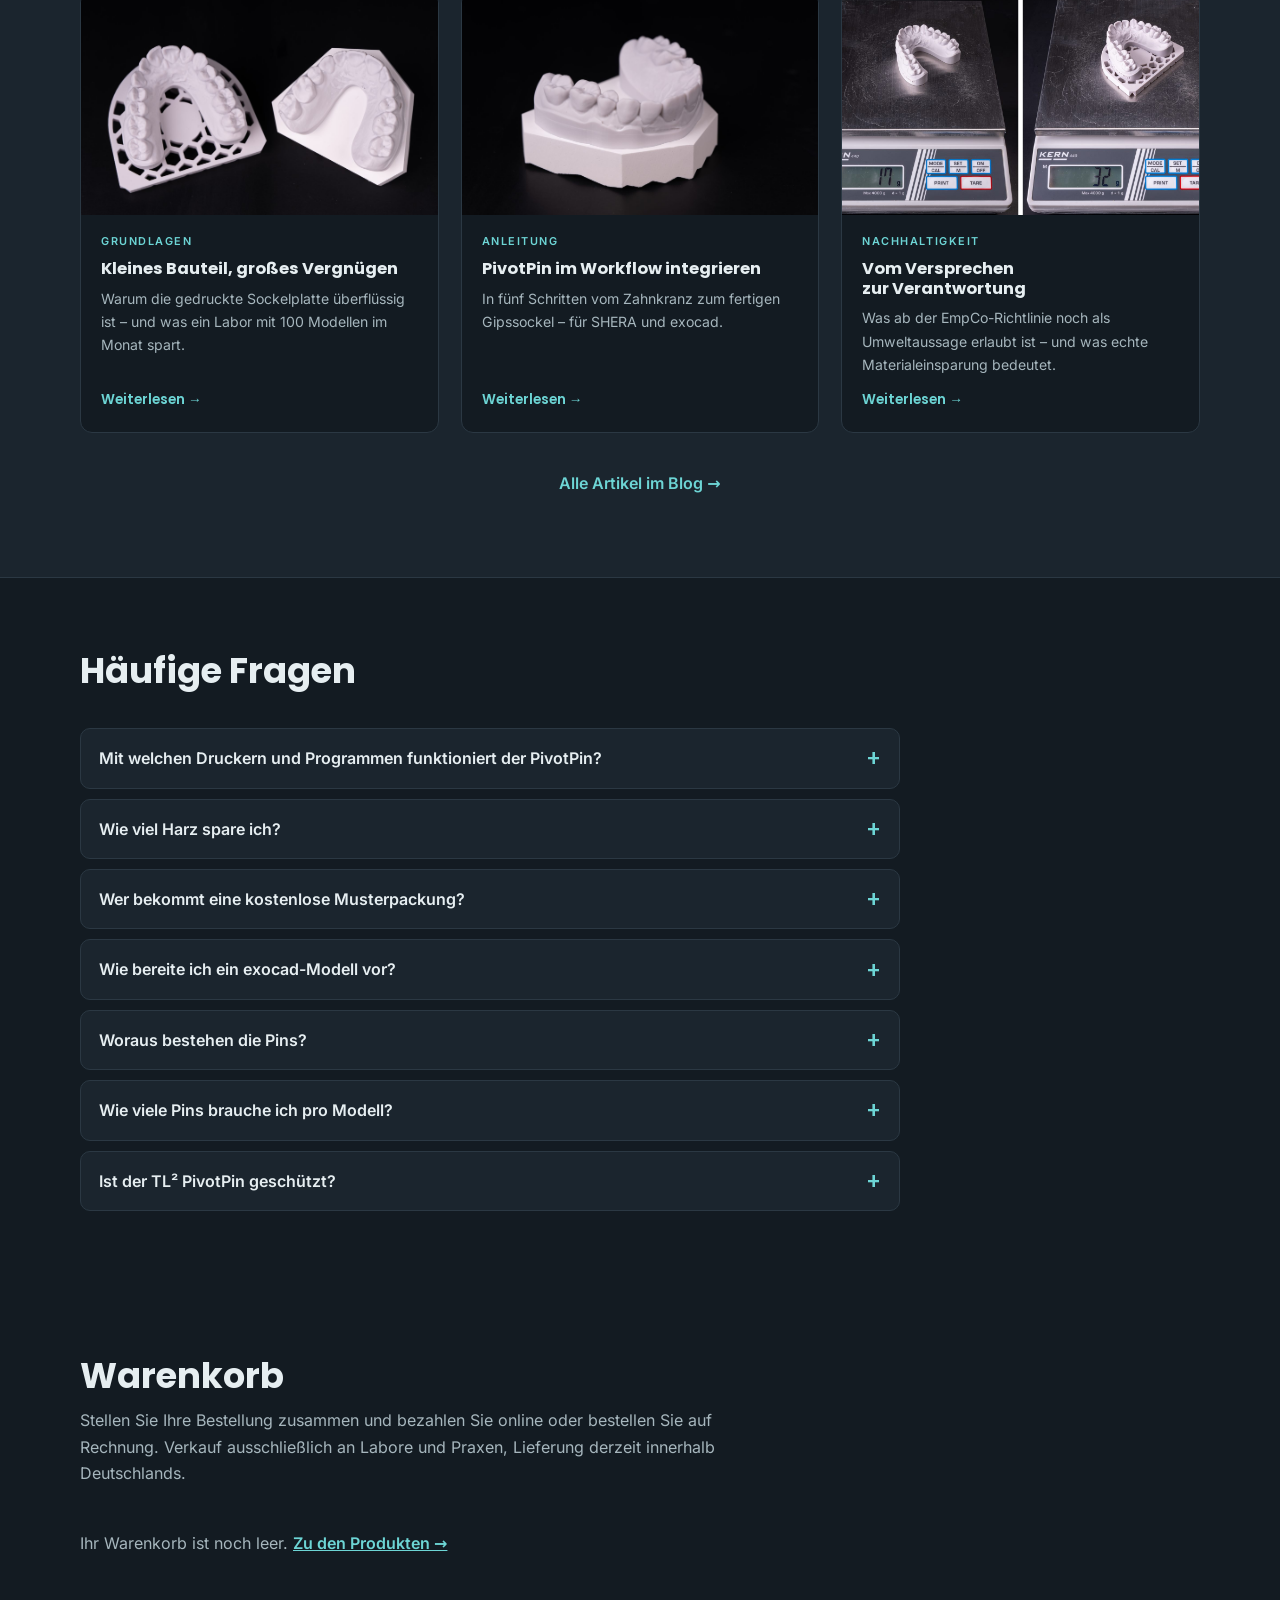
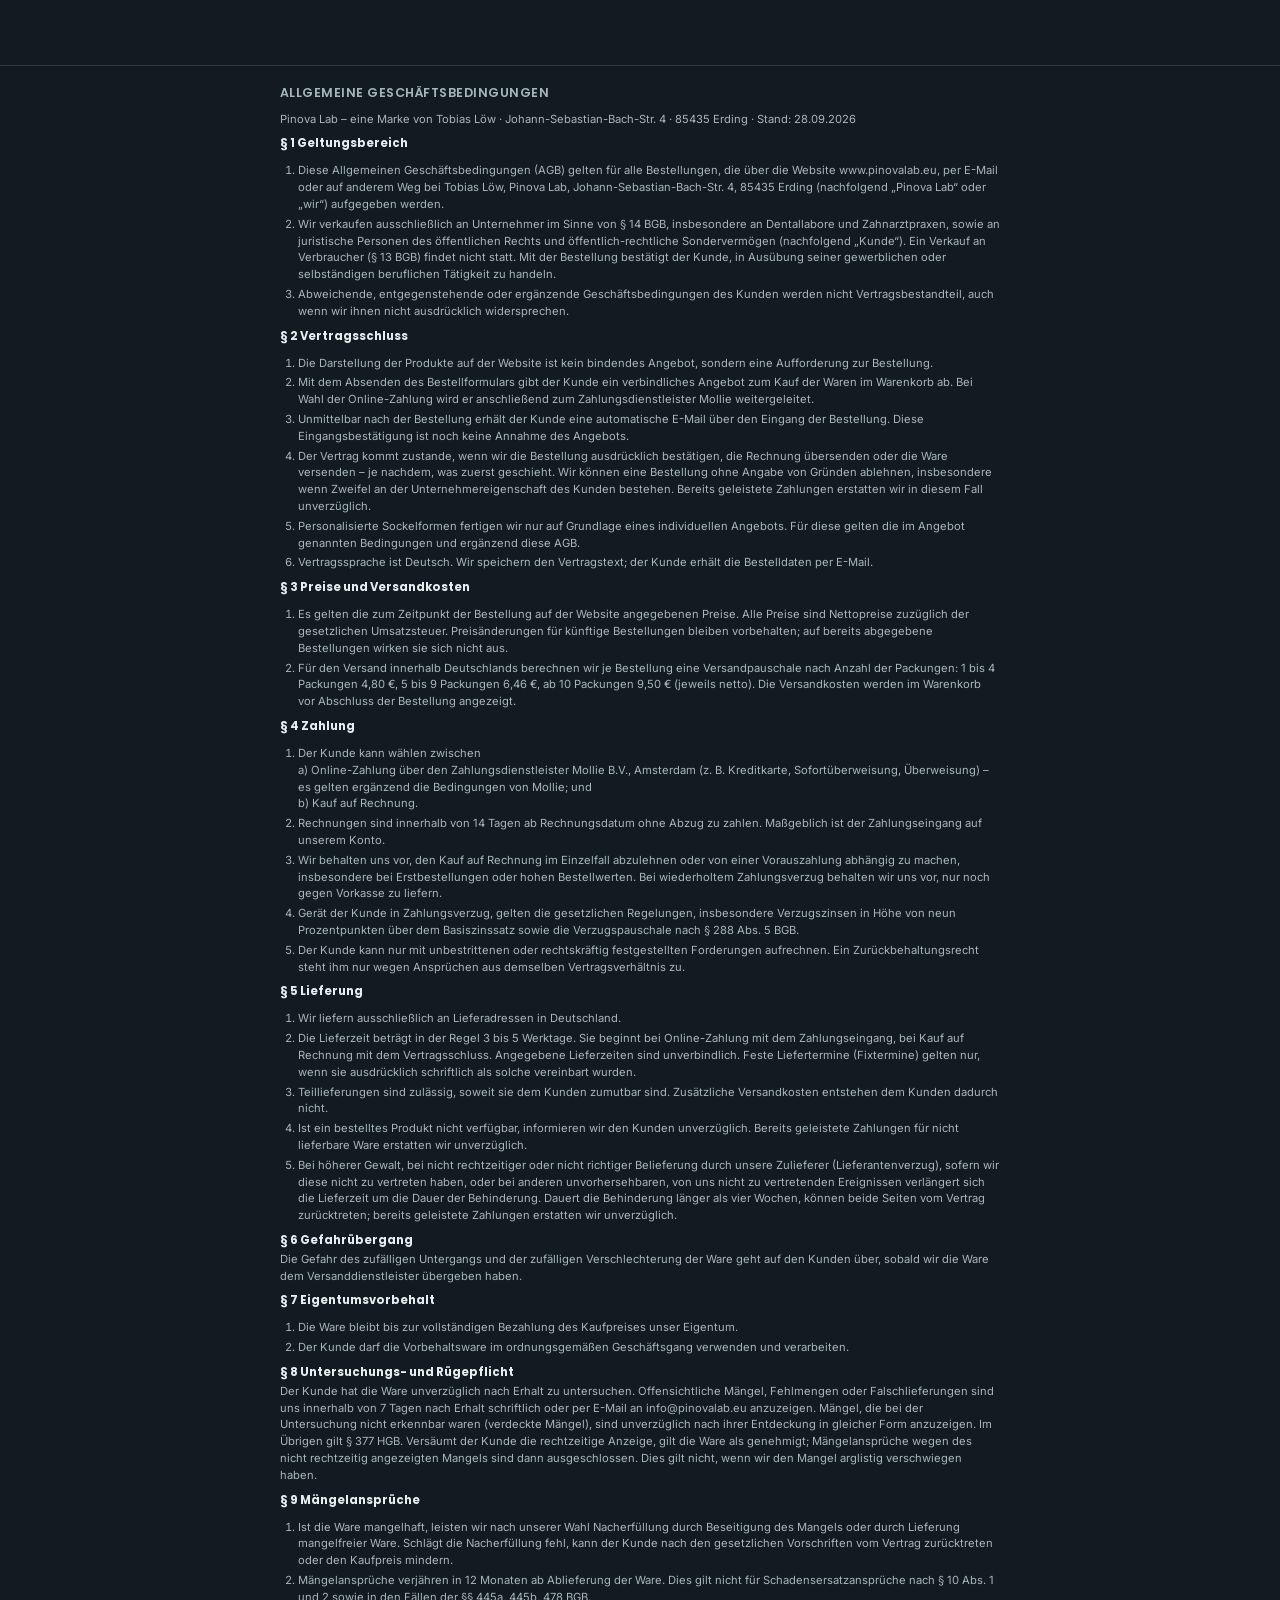
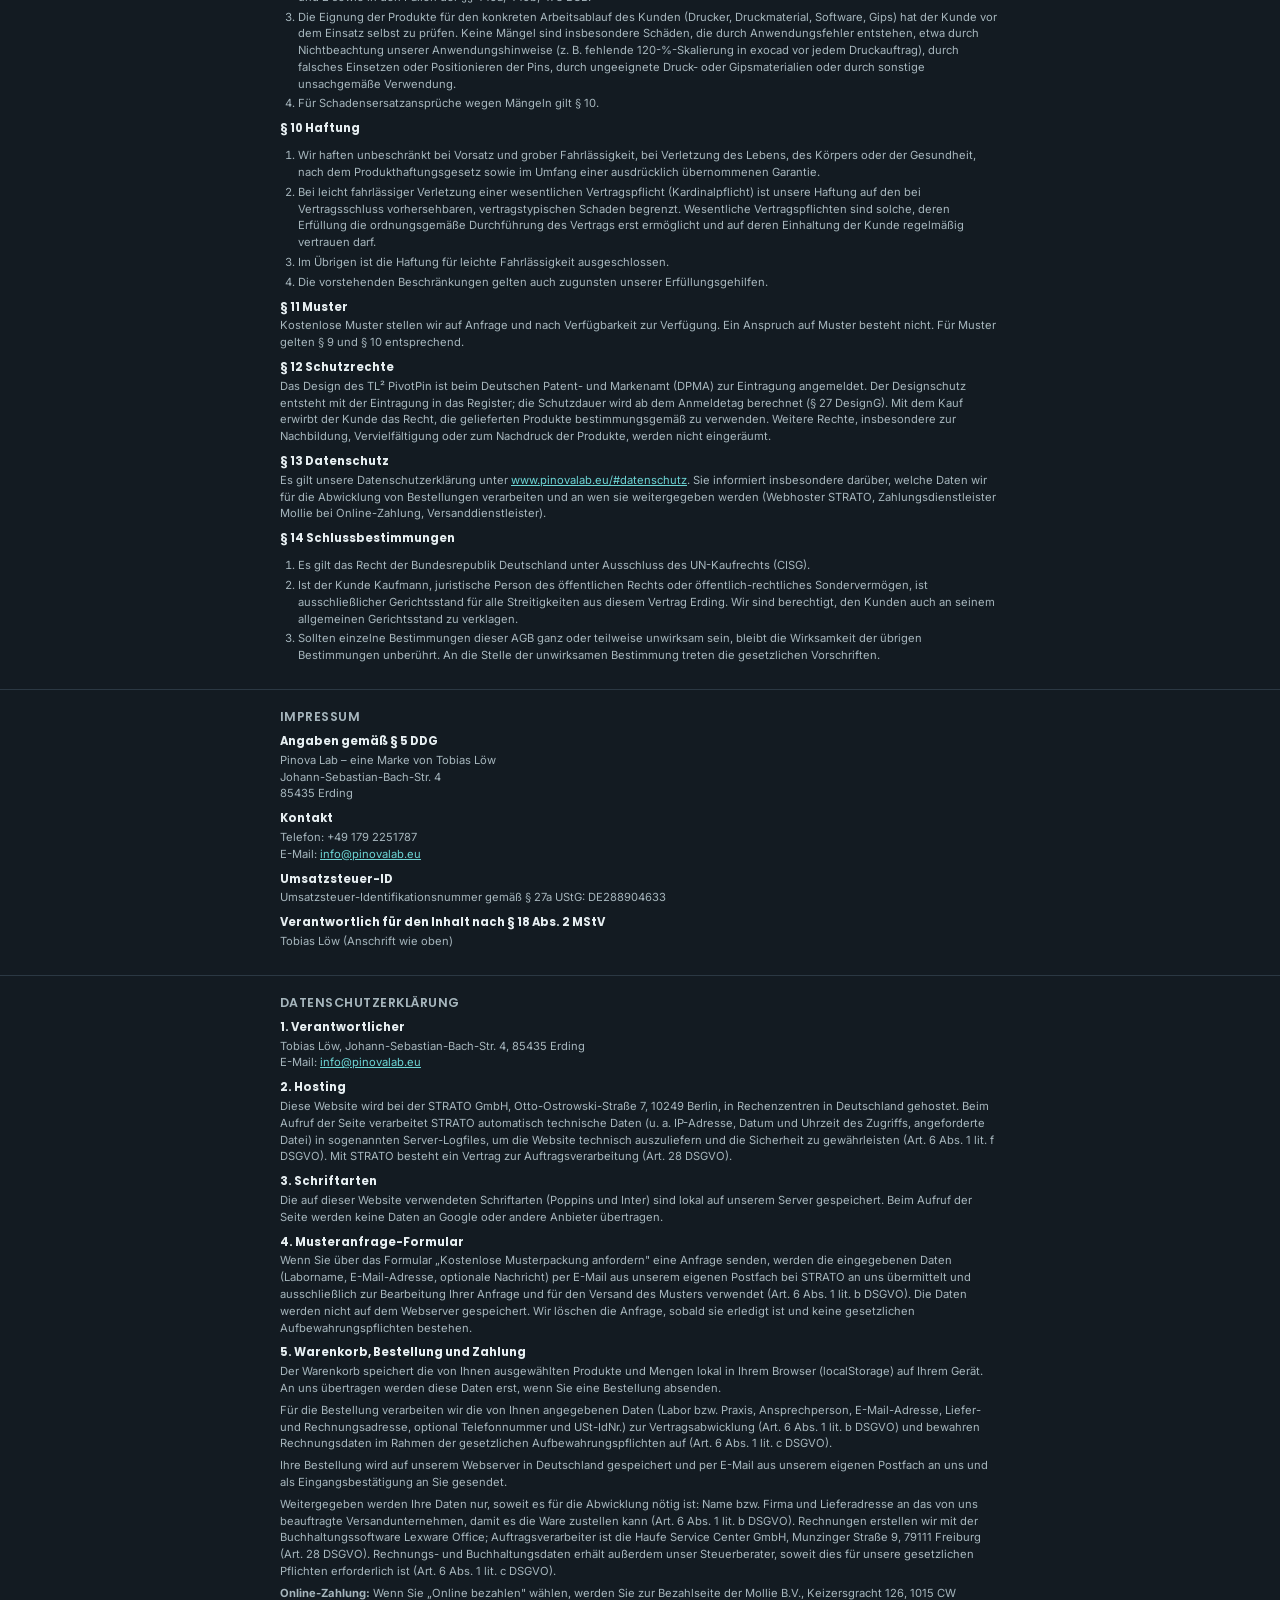
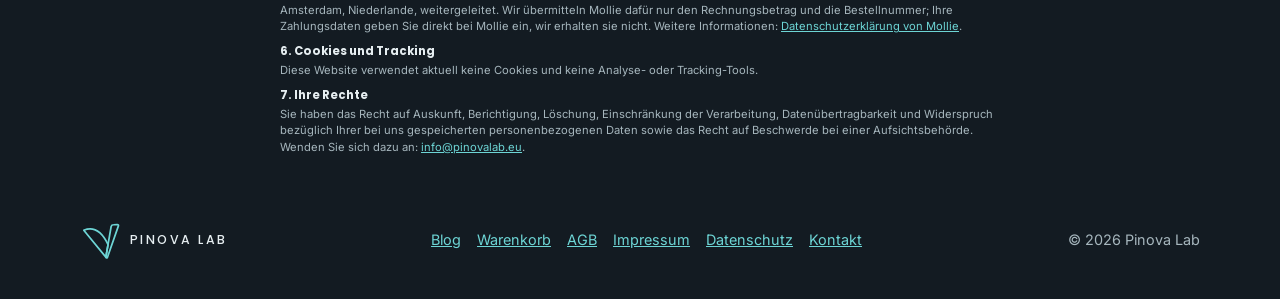
==== commit 5aeae8a0: "Mention the video on links to the exocad guide Product card: "Anleitung ansehen" -> "Anleitung + Vid" ====
--- a/index.html
+++ b/index.html
@@ -563,7 +563,7 @@
               <li>Wabenstruktur vor jedem Auftrag auf 120 % skalieren</li>
               <li>Schritt-für-Schritt-Anleitung</li>
             </ul>
-            <a class="link-btn link-btn-3d" href="anleitung/exocad-120.html" target="_blank" rel="noopener">📄 Anleitung ansehen</a>
+            <a class="link-btn link-btn-3d" href="anleitung/exocad-120.html" target="_blank" rel="noopener">▶ Anleitung + Video</a>
             <div class="meta">
               <span class="price">18,89 € <small>netto</small></span>
               <a class="link-btn" href="#muster">Muster anfordern →</a>
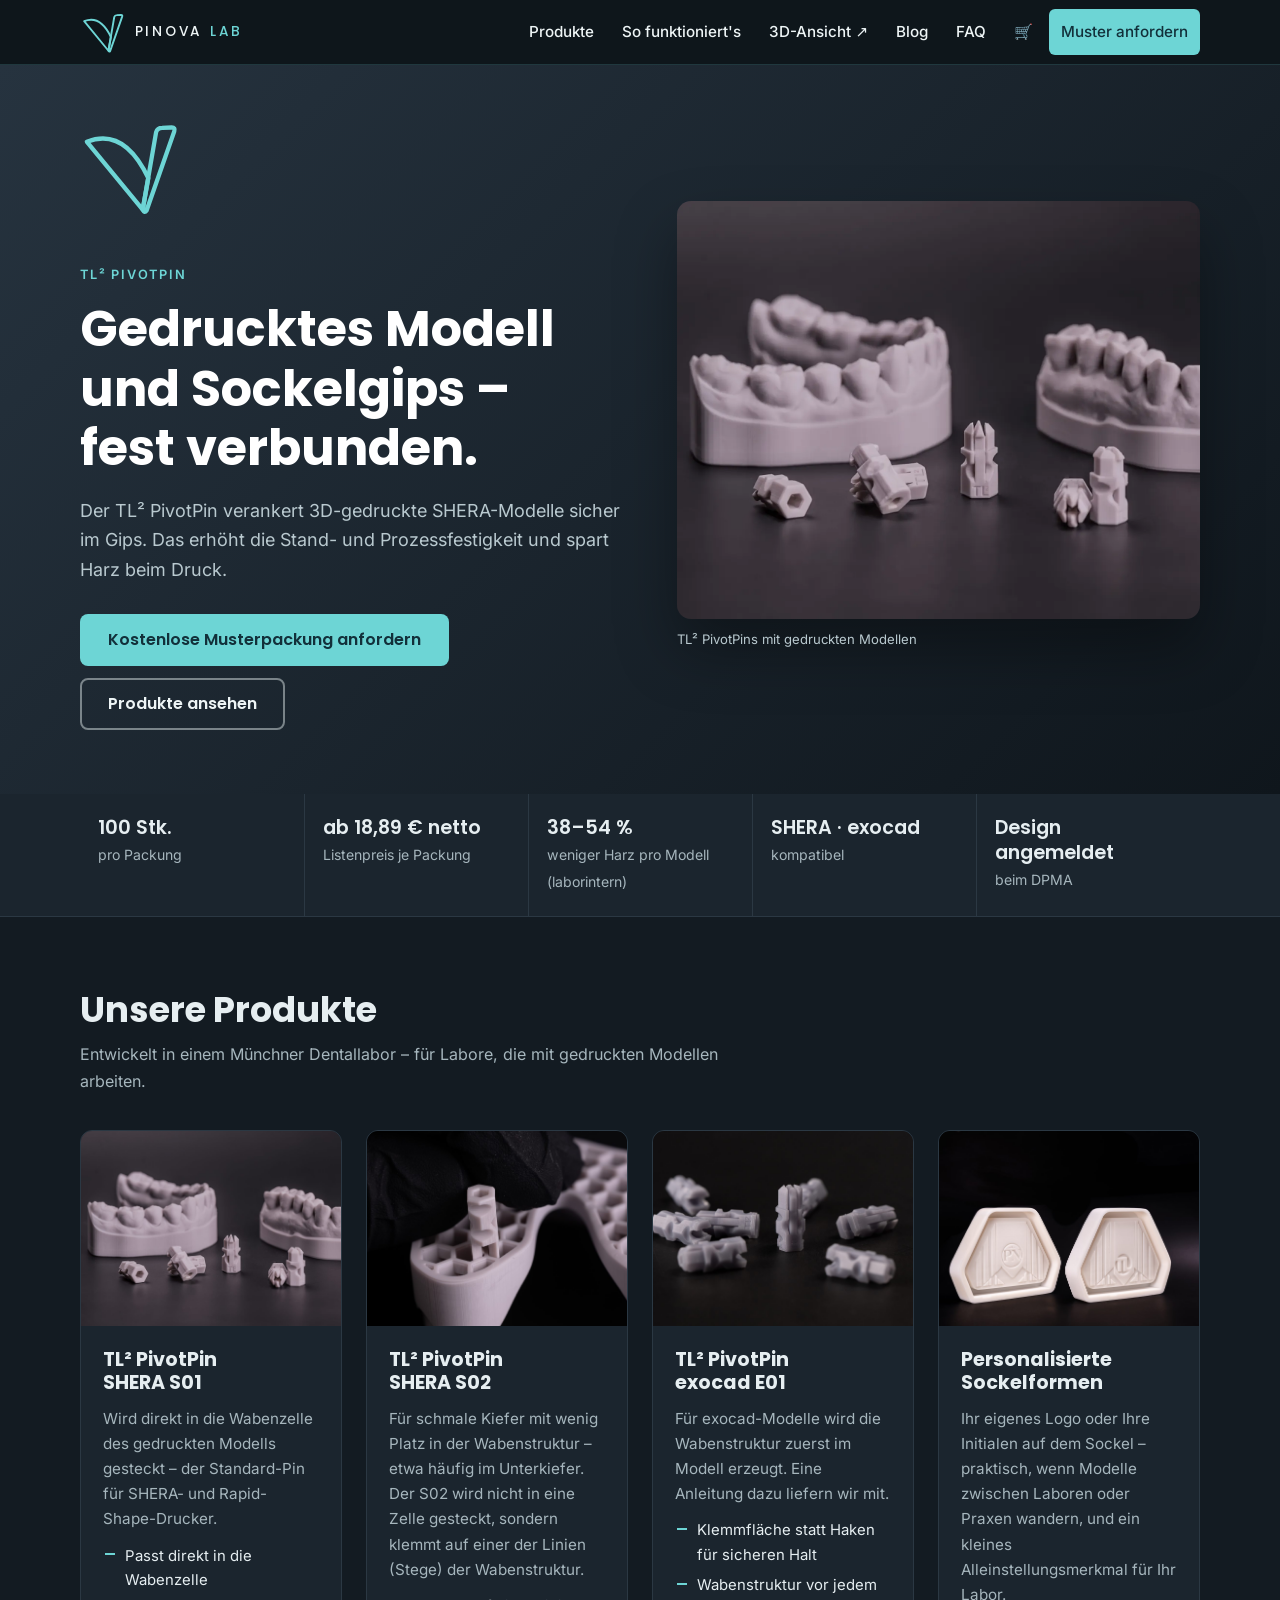
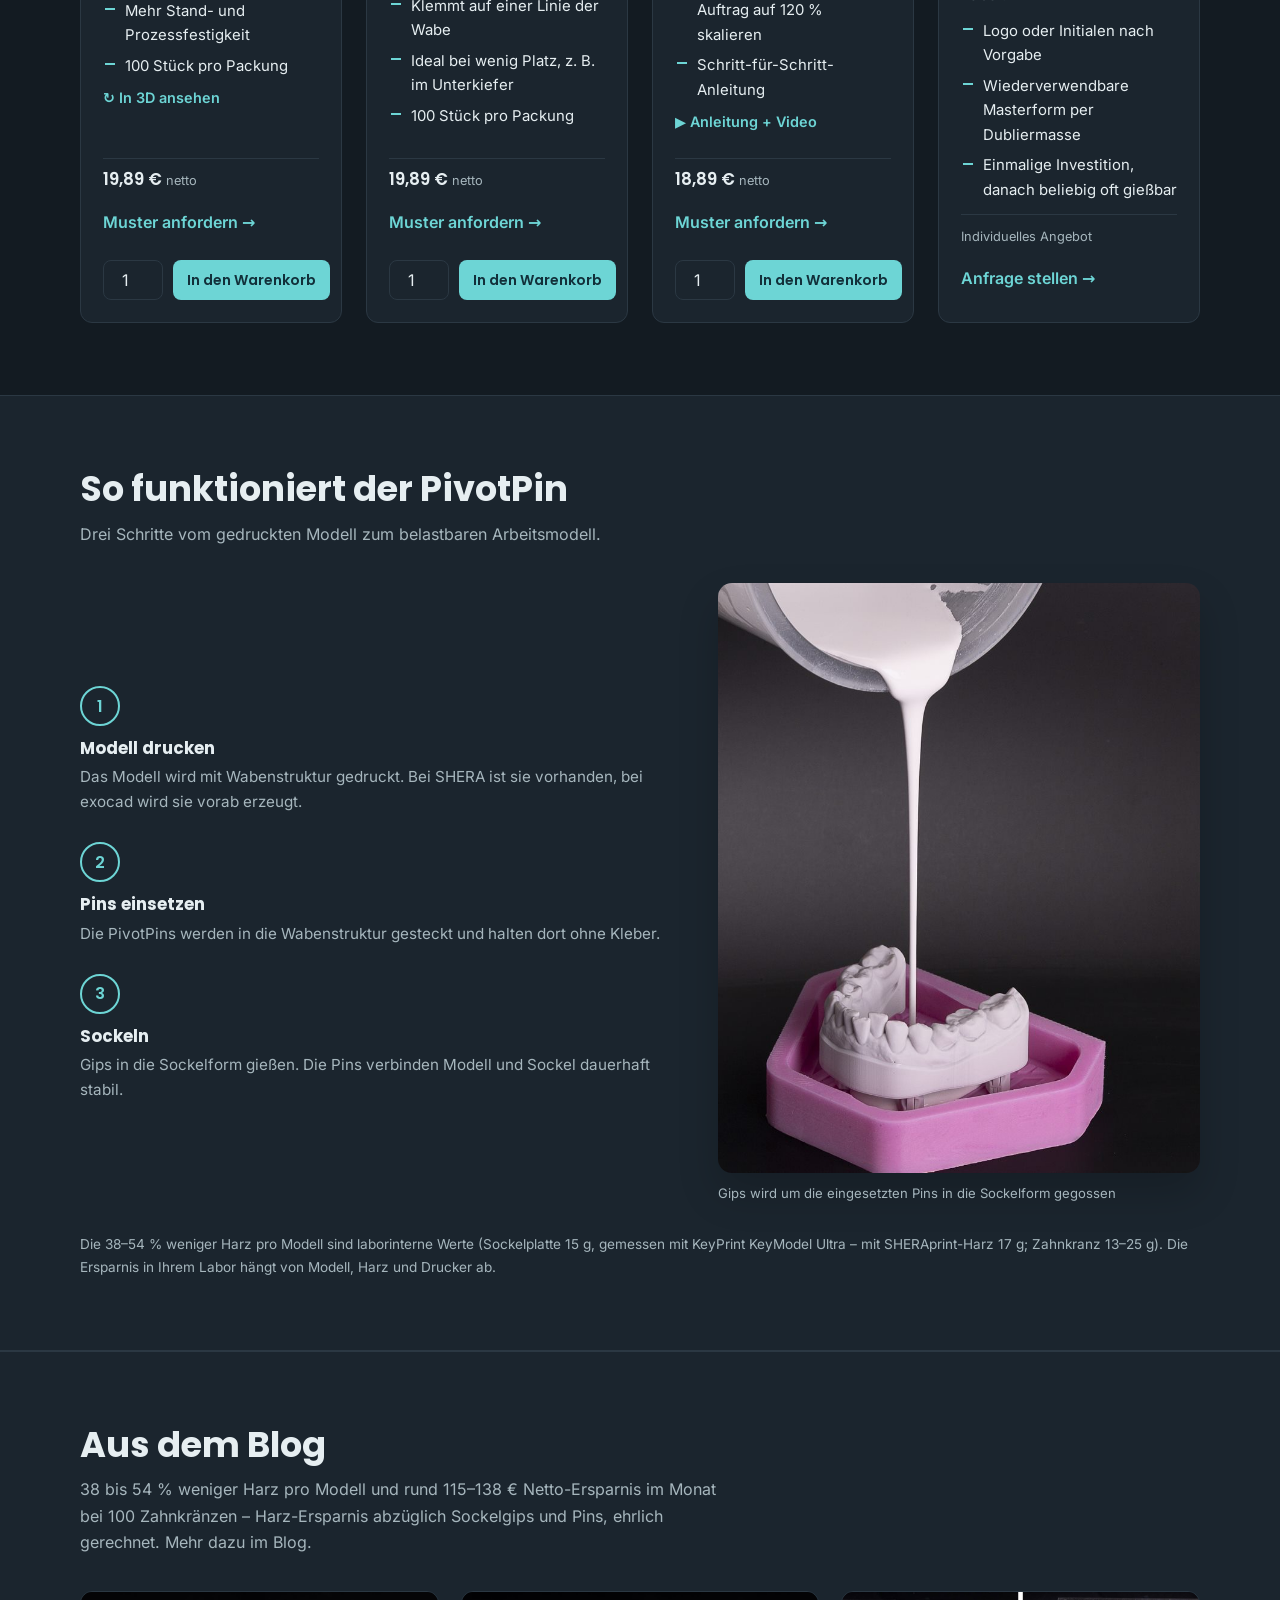
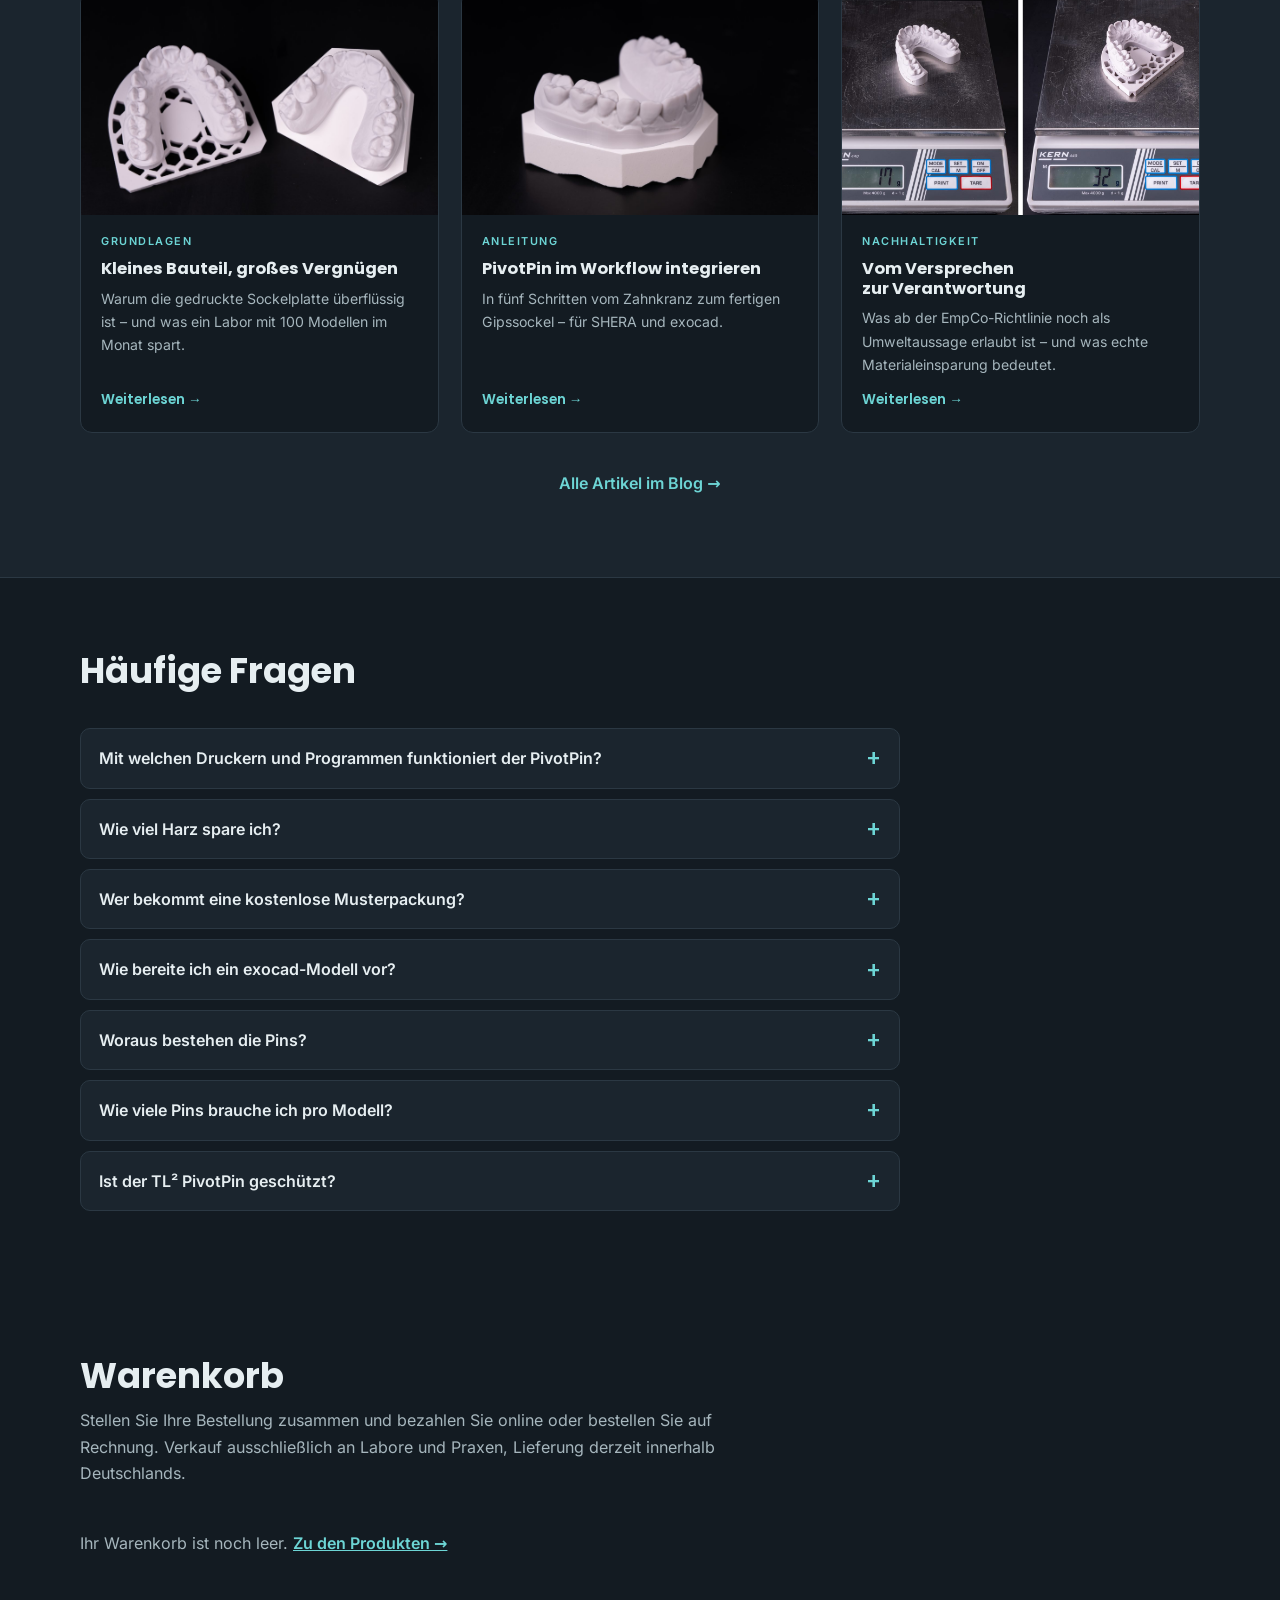
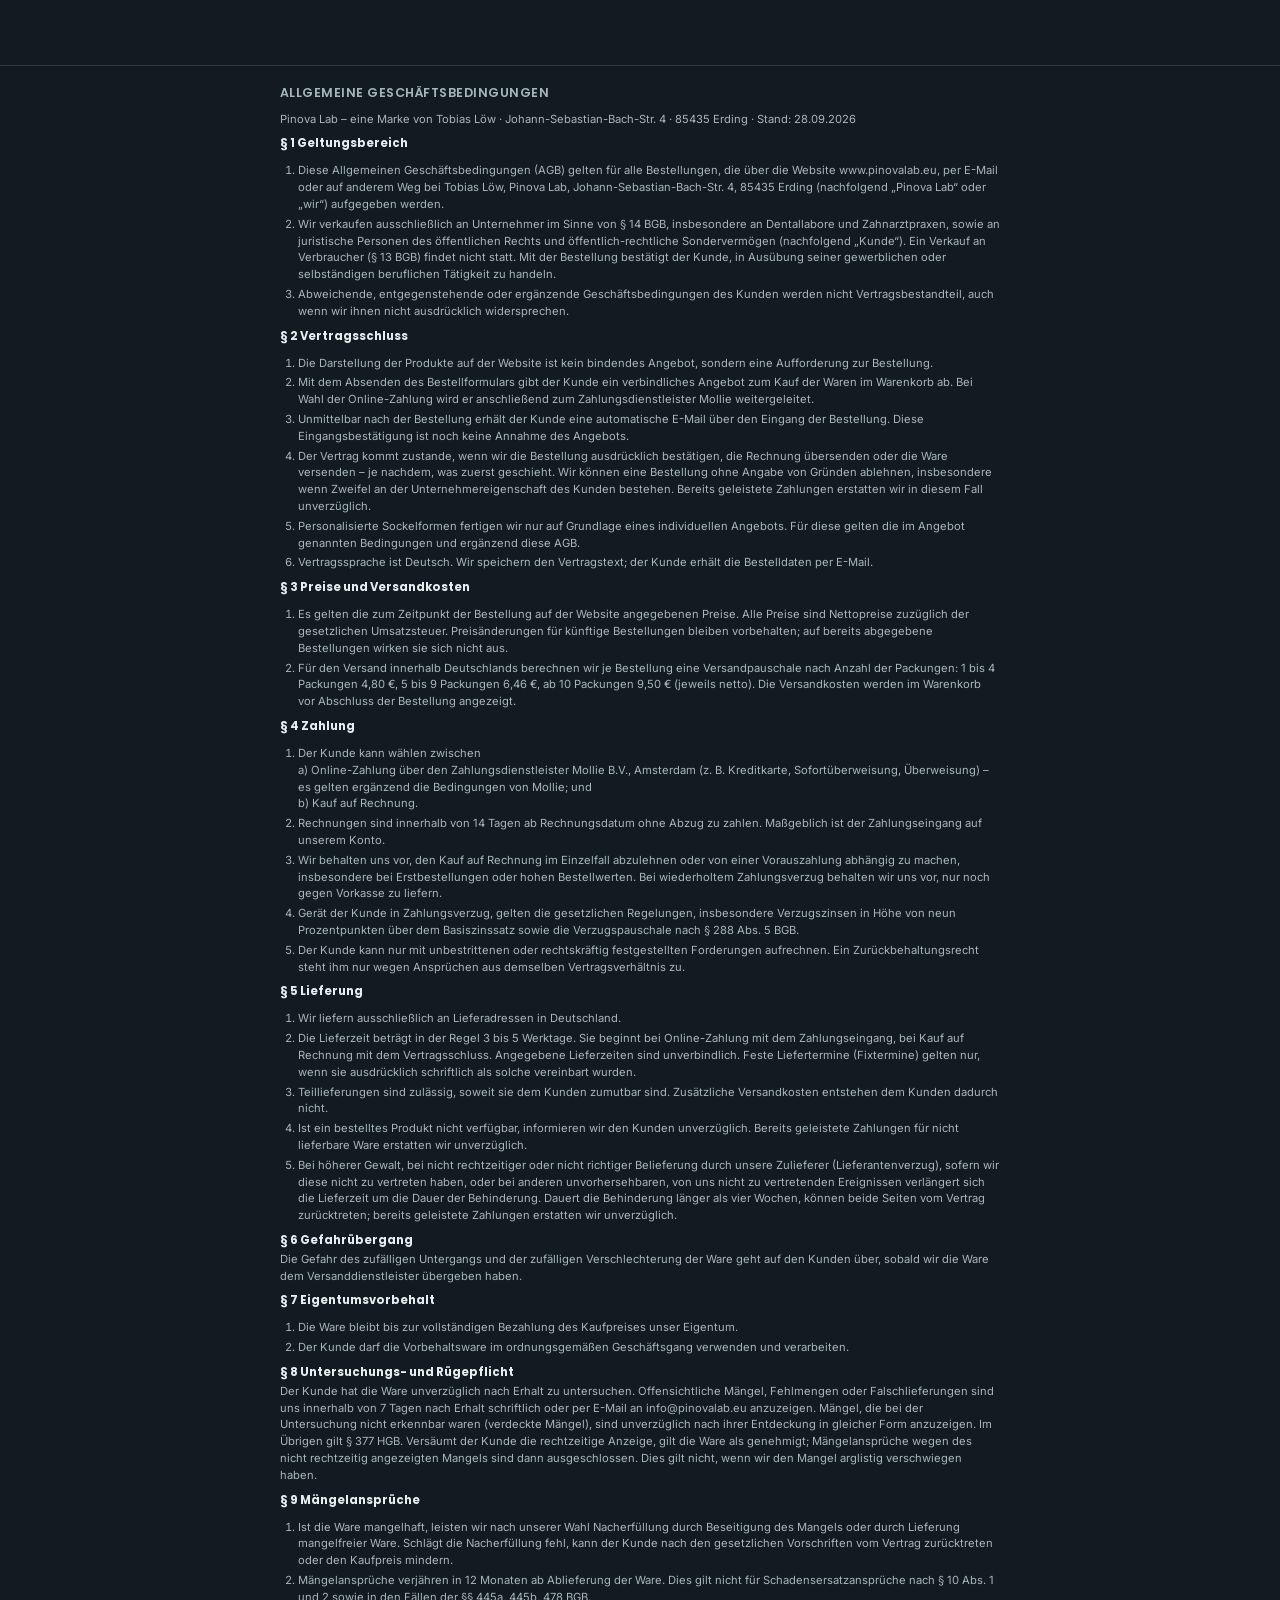
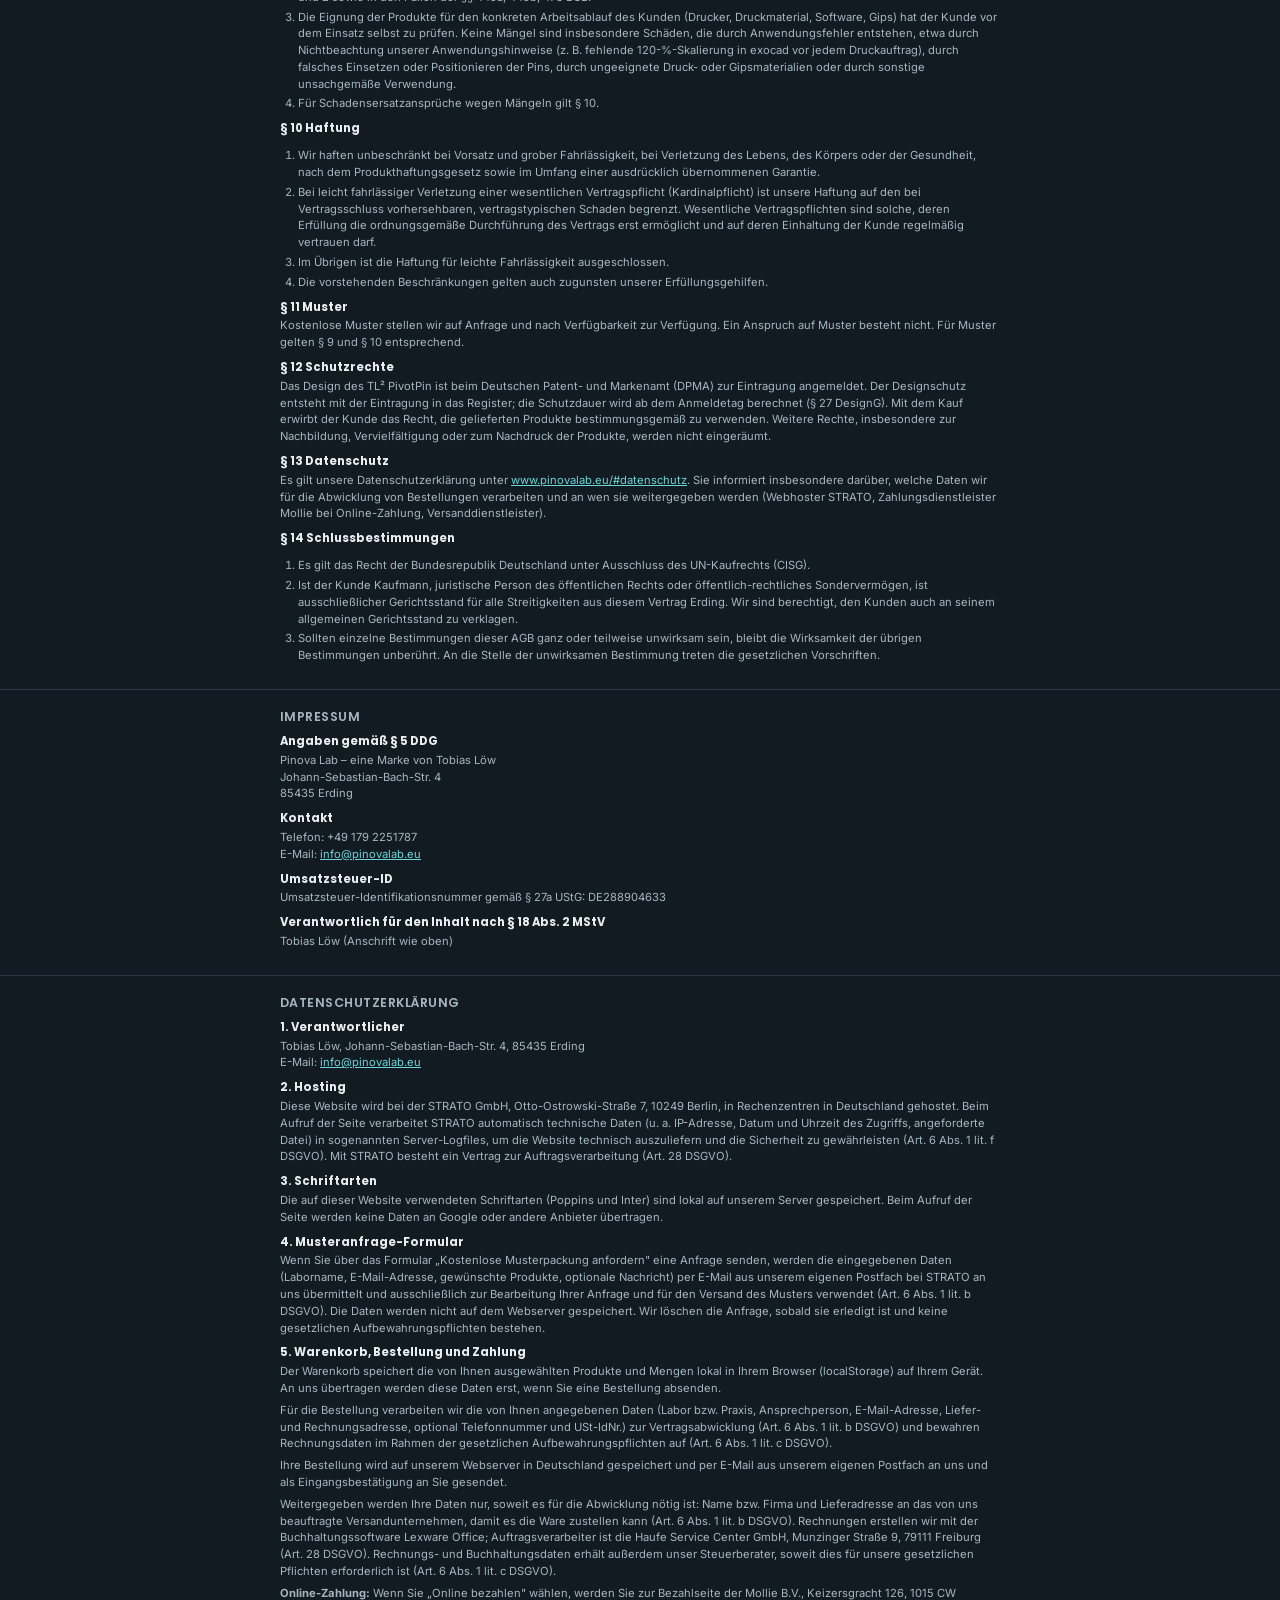
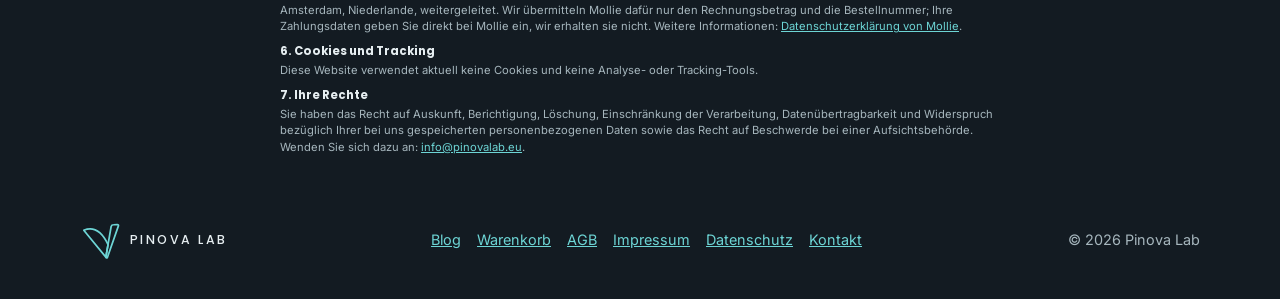
==== commit 086f47e4: "Ask which pins a lab wants to test in the sample request form The form now has checkboxes for S01, S" ====
--- a/index.html
+++ b/index.html
@@ -47,6 +47,9 @@
       "brand": {"@type": "Brand", "name": "Pinova Lab"},
       "description": "Pin für 3D-gedruckte Dentalmodelle von SHERA- und Rapid-Shape-Druckern: wird direkt in die Wabenzelle gesteckt und verbindet das Modell mit dem Sockelgips. 100 Stück pro Packung.",
       "offers": {"@type": "Offer", "url": "https://www.pinovalab.eu/#produkte", "price": "19.89", "priceCurrency": "EUR", "availability": "https://schema.org/InStock", "seller": {"@id": "https://www.pinovalab.eu/#organization"},
+        "shippingDetails": {"@type": "OfferShippingDetails", "shippingRate": {"@type": "MonetaryAmount", "value": "4.80", "currency": "EUR"}, "shippingDestination": {"@type": "DefinedRegion", "addressCountry": "DE"},
+          "deliveryTime": {"@type": "ShippingDeliveryTime", "handlingTime": {"@type": "QuantitativeValue", "minValue": 1, "maxValue": 2, "unitCode": "DAY"}, "transitTime": {"@type": "QuantitativeValue", "minValue": 2, "maxValue": 3, "unitCode": "DAY"}}},
+        "hasMerchantReturnPolicy": {"@type": "MerchantReturnPolicy", "applicableCountry": "DE", "returnPolicyCategory": "https://schema.org/MerchantReturnNotPermitted"},
         "priceSpecification": {"@type": "UnitPriceSpecification", "price": "19.89", "priceCurrency": "EUR", "valueAddedTaxIncluded": false}}
     },
     {
@@ -57,6 +60,9 @@
       "brand": {"@type": "Brand", "name": "Pinova Lab"},
       "description": "Pin für schmale Kiefer mit wenig Platz in der Wabenstruktur: klemmt auf einer Linie der Wabe statt in einer Zelle. 100 Stück pro Packung.",
       "offers": {"@type": "Offer", "url": "https://www.pinovalab.eu/#produkte", "price": "19.89", "priceCurrency": "EUR", "availability": "https://schema.org/InStock", "seller": {"@id": "https://www.pinovalab.eu/#organization"},
+        "shippingDetails": {"@type": "OfferShippingDetails", "shippingRate": {"@type": "MonetaryAmount", "value": "4.80", "currency": "EUR"}, "shippingDestination": {"@type": "DefinedRegion", "addressCountry": "DE"},
+          "deliveryTime": {"@type": "ShippingDeliveryTime", "handlingTime": {"@type": "QuantitativeValue", "minValue": 1, "maxValue": 2, "unitCode": "DAY"}, "transitTime": {"@type": "QuantitativeValue", "minValue": 2, "maxValue": 3, "unitCode": "DAY"}}},
+        "hasMerchantReturnPolicy": {"@type": "MerchantReturnPolicy", "applicableCountry": "DE", "returnPolicyCategory": "https://schema.org/MerchantReturnNotPermitted"},
         "priceSpecification": {"@type": "UnitPriceSpecification", "price": "19.89", "priceCurrency": "EUR", "valueAddedTaxIncluded": false}}
     },
     {
@@ -67,6 +73,9 @@
       "brand": {"@type": "Brand", "name": "Pinova Lab"},
       "description": "Pin für in exocad erstellte Dentalmodelle mit Wabenstruktur (vor jedem Auftrag auf 120 % skalieren), mit Klemmfläche für sicheren Halt im Sockelgips. 100 Stück pro Packung.",
       "offers": {"@type": "Offer", "url": "https://www.pinovalab.eu/#produkte", "price": "18.89", "priceCurrency": "EUR", "availability": "https://schema.org/InStock", "seller": {"@id": "https://www.pinovalab.eu/#organization"},
+        "shippingDetails": {"@type": "OfferShippingDetails", "shippingRate": {"@type": "MonetaryAmount", "value": "4.80", "currency": "EUR"}, "shippingDestination": {"@type": "DefinedRegion", "addressCountry": "DE"},
+          "deliveryTime": {"@type": "ShippingDeliveryTime", "handlingTime": {"@type": "QuantitativeValue", "minValue": 1, "maxValue": 2, "unitCode": "DAY"}, "transitTime": {"@type": "QuantitativeValue", "minValue": 2, "maxValue": 3, "unitCode": "DAY"}}},
+        "hasMerchantReturnPolicy": {"@type": "MerchantReturnPolicy", "applicableCountry": "DE", "returnPolicyCategory": "https://schema.org/MerchantReturnNotPermitted"},
         "priceSpecification": {"@type": "UnitPriceSpecification", "price": "18.89", "priceCurrency": "EUR", "valueAddedTaxIncluded": false}}
     }
   ]
@@ -328,6 +337,12 @@
     border: 1px solid rgba(238,245,246,.25); background: rgba(255,255,255,.06); color: #fff; font: inherit;
   }
   .field textarea { min-height: 96px; resize: vertical; }
+  .pin-choice { border: none; padding: 0; margin: 0; display: grid; gap: 8px; }
+  .pin-choice legend { font-size: .88rem; font-weight: 500; color: var(--on-slate); margin-bottom: 6px; padding: 0; }
+  .pin-choice label { display: flex; align-items: center; gap: 10px; min-height: 44px; padding: 8px 12px; border-radius: 8px; border: 1px solid rgba(238,245,246,.25); background: rgba(255,255,255,.06); color: #fff; font-size: .92rem; cursor: pointer; }
+  .pin-choice label:has(input:checked) { border-color: var(--mint); background: rgba(255,255,255,.12); }
+  .pin-choice input { width: 18px; height: 18px; accent-color: var(--mint); flex: none; }
+  .pin-choice small { color: var(--on-slate-soft); }
   .field input:focus, .field textarea:focus { outline: 2px solid var(--mint); outline-offset: 1px; }
   .form-note { font-size: .82rem; color: var(--on-slate-soft); }
   .form-status { font-weight: 500; color: var(--mint); }
@@ -521,7 +536,7 @@
             <a class="link-btn link-btn-3d" href="3d/pivotpin-3d.html" target="_blank" rel="noopener">↻ In 3D ansehen</a>
             <div class="meta">
               <span class="price">19,89 € <small>netto</small></span>
-              <a class="link-btn" href="#muster">Muster anfordern →</a>
+              <a class="link-btn" href="#muster" data-muster-pin="SHERA S01">Muster anfordern →</a>
             </div>
             <div class="cart-controls">
               <label class="sr-only" for="qty-shera-s01">Menge (Packungen)</label>
@@ -543,7 +558,7 @@
             </ul>
             <div class="meta">
               <span class="price">19,89 € <small>netto</small></span>
-              <a class="link-btn" href="#muster">Muster anfordern →</a>
+              <a class="link-btn" href="#muster" data-muster-pin="SHERA S02">Muster anfordern →</a>
             </div>
             <div class="cart-controls">
               <label class="sr-only" for="qty-shera-s02">Menge (Packungen)</label>
@@ -566,7 +581,7 @@
             <a class="link-btn link-btn-3d" href="anleitung/exocad-120.html" target="_blank" rel="noopener">▶ Anleitung + Video</a>
             <div class="meta">
               <span class="price">18,89 € <small>netto</small></span>
-              <a class="link-btn" href="#muster">Muster anfordern →</a>
+              <a class="link-btn" href="#muster" data-muster-pin="exocad E01">Muster anfordern →</a>
             </div>
             <div class="cart-controls">
               <label class="sr-only" for="qty-exocad-e01">Menge (Packungen)</label>
@@ -588,7 +603,7 @@
             </ul>
             <div class="meta">
               <span class="price"><small>Individuelles Angebot</small></span>
-              <a class="link-btn" href="#muster">Anfrage stellen →</a>
+              <a class="link-btn" href="#muster" data-muster-pin="Personalisierte Sockelform">Anfrage stellen →</a>
             </div>
           </div>
         </article>
@@ -720,6 +735,13 @@
           <label for="f-mail">E-Mail</label>
           <input id="f-mail" name="email" type="email" autocomplete="email" required>
         </div>
+        <fieldset class="pin-choice" id="f-pins">
+          <legend>Welche Pins möchten Sie testen?</legend>
+          <label><input type="checkbox" name="pins" value="SHERA S01"> TL² PivotPin SHERA S01 <small>– steckt in der Wabenzelle</small></label>
+          <label><input type="checkbox" name="pins" value="SHERA S02"> TL² PivotPin SHERA S02 <small>– klemmt auf der Linie, wenig Platz</small></label>
+          <label><input type="checkbox" name="pins" value="exocad E01"> TL² PivotPin exocad E01 <small>– für exocad-Modelle</small></label>
+          <label><input type="checkbox" name="pins" value="Personalisierte Sockelform"> Personalisierte Sockelform <small>– Angebot</small></label>
+        </fieldset>
         <div class="field">
           <label for="f-msg">Nachricht (optional)</label>
           <textarea id="f-msg" name="nachricht" maxlength="2000" placeholder="z. B. Drucker, Modellanzahl pro Woche"></textarea>
@@ -963,7 +985,7 @@
       <h3>3. Schriftarten</h3>
       <p>Die auf dieser Website verwendeten Schriftarten (Poppins und Inter) sind lokal auf unserem Server gespeichert. Beim Aufruf der Seite werden keine Daten an Google oder andere Anbieter übertragen.</p>
       <h3>4. Musteranfrage-Formular</h3>
-      <p>Wenn Sie über das Formular „Kostenlose Musterpackung anfordern" eine Anfrage senden, werden die eingegebenen Daten (Laborname, E-Mail-Adresse, optionale Nachricht) per E-Mail aus unserem eigenen Postfach bei STRATO an uns übermittelt und ausschließlich zur Bearbeitung Ihrer Anfrage und für den Versand des Musters verwendet (Art. 6 Abs. 1 lit. b DSGVO). Die Daten werden nicht auf dem Webserver gespeichert. Wir löschen die Anfrage, sobald sie erledigt ist und keine gesetzlichen Aufbewahrungspflichten bestehen.</p>
+      <p>Wenn Sie über das Formular „Kostenlose Musterpackung anfordern" eine Anfrage senden, werden die eingegebenen Daten (Laborname, E-Mail-Adresse, gewünschte Produkte, optionale Nachricht) per E-Mail aus unserem eigenen Postfach bei STRATO an uns übermittelt und ausschließlich zur Bearbeitung Ihrer Anfrage und für den Versand des Musters verwendet (Art. 6 Abs. 1 lit. b DSGVO). Die Daten werden nicht auf dem Webserver gespeichert. Wir löschen die Anfrage, sobald sie erledigt ist und keine gesetzlichen Aufbewahrungspflichten bestehen.</p>
       <h3>5. Warenkorb, Bestellung und Zahlung</h3>
       <p>Der Warenkorb speichert die von Ihnen ausgewählten Produkte und Mengen lokal in Ihrem Browser (localStorage) auf Ihrem Gerät. An uns übertragen werden diese Daten erst, wenn Sie eine Bestellung absenden.</p>
       <p>Für die Bestellung verarbeiten wir die von Ihnen angegebenen Daten (Labor bzw. Praxis, Ansprechperson, E-Mail-Adresse, Liefer- und Rechnungsadresse, optional Telefonnummer und USt-IdNr.) zur Vertragsabwicklung (Art. 6 Abs. 1 lit. b DSGVO) und bewahren Rechnungsdaten im Rahmen der gesetzlichen Aufbewahrungspflichten auf (Art. 6 Abs. 1 lit. c DSGVO).</p>
@@ -1000,14 +1022,24 @@
   (function () {
     var musterDialog = document.getElementById('muster');
     if (!musterDialog || typeof musterDialog.showModal !== 'function') return;
+    function oeffnen(pin) {
+      // Link an einer Produktkarte: diesen Pin gleich vorauswählen.
+      if (pin) {
+        var box = musterDialog.querySelector('input[name="pins"][value="' + pin + '"]');
+        if (box) box.checked = true;
+      }
+      if (!musterDialog.open) musterDialog.showModal();
+      var firstField = document.getElementById('f-lab');
+      if (firstField) firstField.focus({ preventScroll: true });
+    }
     document.querySelectorAll('a[href="#muster"]').forEach(function (link) {
       link.addEventListener('click', function (e) {
         e.preventDefault();
-        musterDialog.showModal();
-        var firstField = document.getElementById('f-lab');
-        if (firstField) firstField.focus({ preventScroll: true });
+        oeffnen(link.getAttribute('data-muster-pin'));
       });
     });
+    // Links von Blog/Anleitung (index.html#muster) öffnen das Formular direkt.
+    if (location.hash === '#muster') oeffnen();
     musterDialog.addEventListener('click', function (e) {
       if (e.target === musterDialog) musterDialog.close();
     });
@@ -1027,7 +1059,7 @@
     if (dialog) dialog.addEventListener('close', function () { status.hidden = true; status.textContent = ''; });
     // Ohne PHP-Server (lokale Vorschau) oder bei Fehlern: fertige Mail im E-Mail-Programm öffnen.
     function perMail(daten, text) {
-      var body = 'Labor: ' + daten.labor + '\nE-Mail: ' + daten.email + '\n\n' + (daten.nachricht || '');
+      var body = 'Labor: ' + daten.labor + '\nE-Mail: ' + daten.email + '\nGewünschte Muster: ' + daten.pins.join(', ') + '\n\n' + (daten.nachricht || '');
       status.innerHTML = '';
       var link = document.createElement('a');
       link.href = 'mailto:info@pinovalab.eu?subject=' + encodeURIComponent('Musteranfrage – ' + daten.labor) + '&body=' + encodeURIComponent(body);
@@ -1041,9 +1073,12 @@
       var mail = document.getElementById('f-mail');
       if (!lab.value.trim()) { zeige('Bitte geben Sie den Namen Ihres Labors ein.'); lab.focus(); return; }
       if (!mail.validity.valid || !mail.value) { zeige('Bitte geben Sie eine gültige E-Mail-Adresse ein.'); mail.focus(); return; }
+      var pins = Array.prototype.map.call(form.querySelectorAll('input[name="pins"]:checked'), function (b) { return b.value; });
+      if (!pins.length) { zeige('Bitte wählen Sie mindestens ein Produkt aus.'); form.querySelector('input[name="pins"]').focus(); return; }
       var daten = {
         labor: lab.value.trim(),
         email: mail.value.trim(),
+        pins: pins,
         nachricht: document.getElementById('f-msg').value.trim(),
         website: document.getElementById('f-website').value
       };
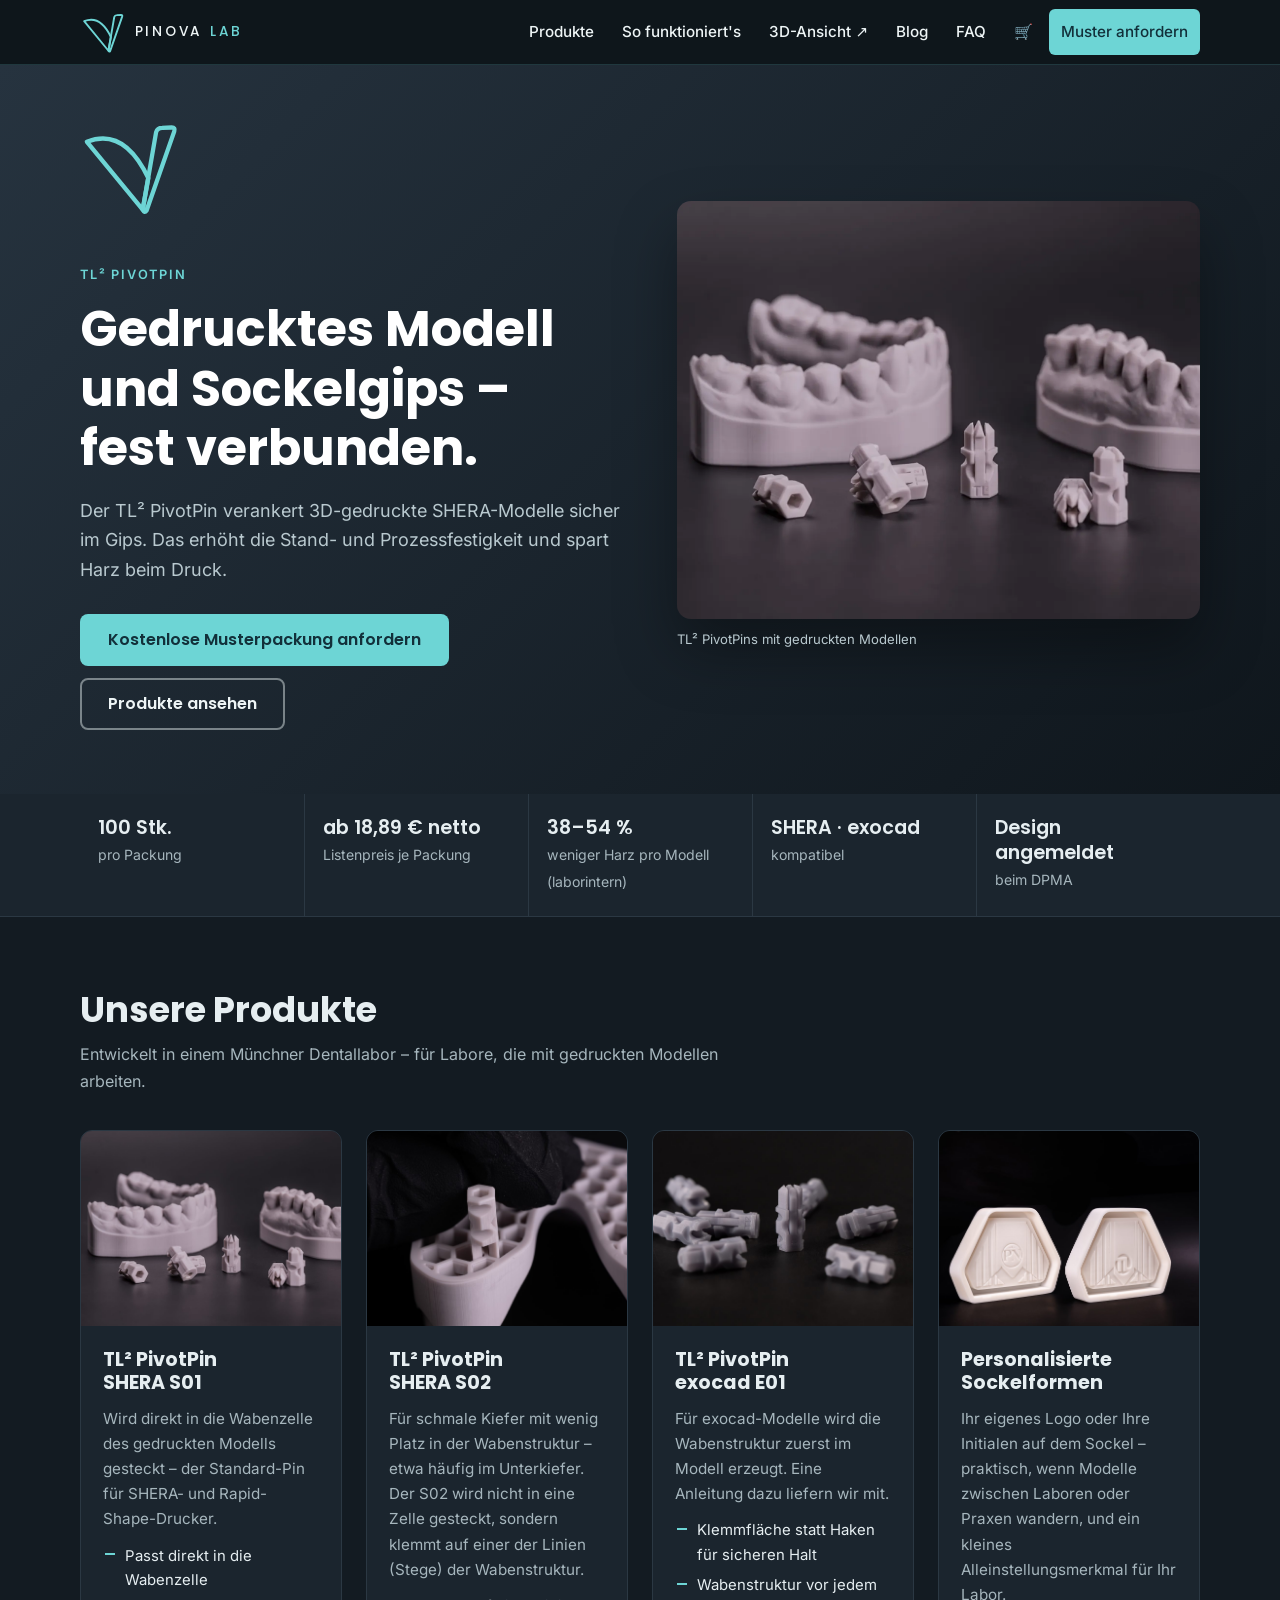
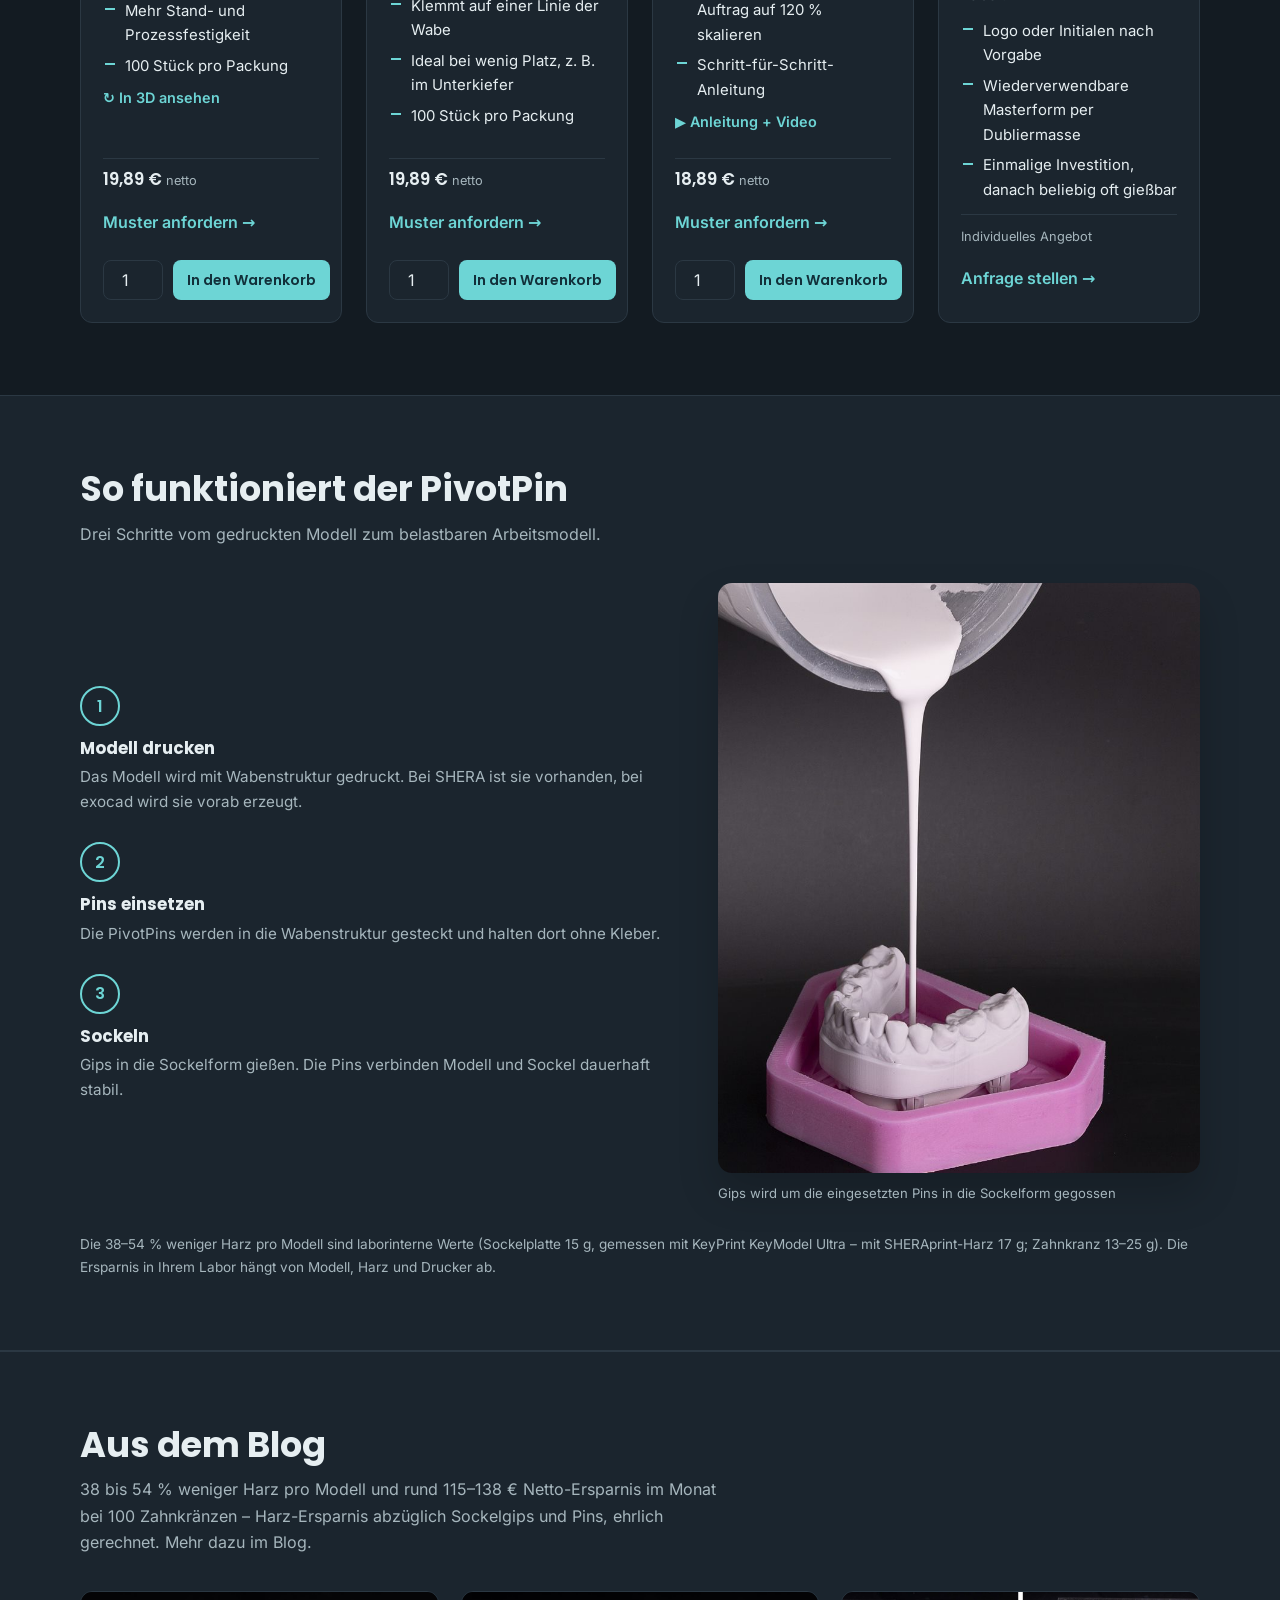
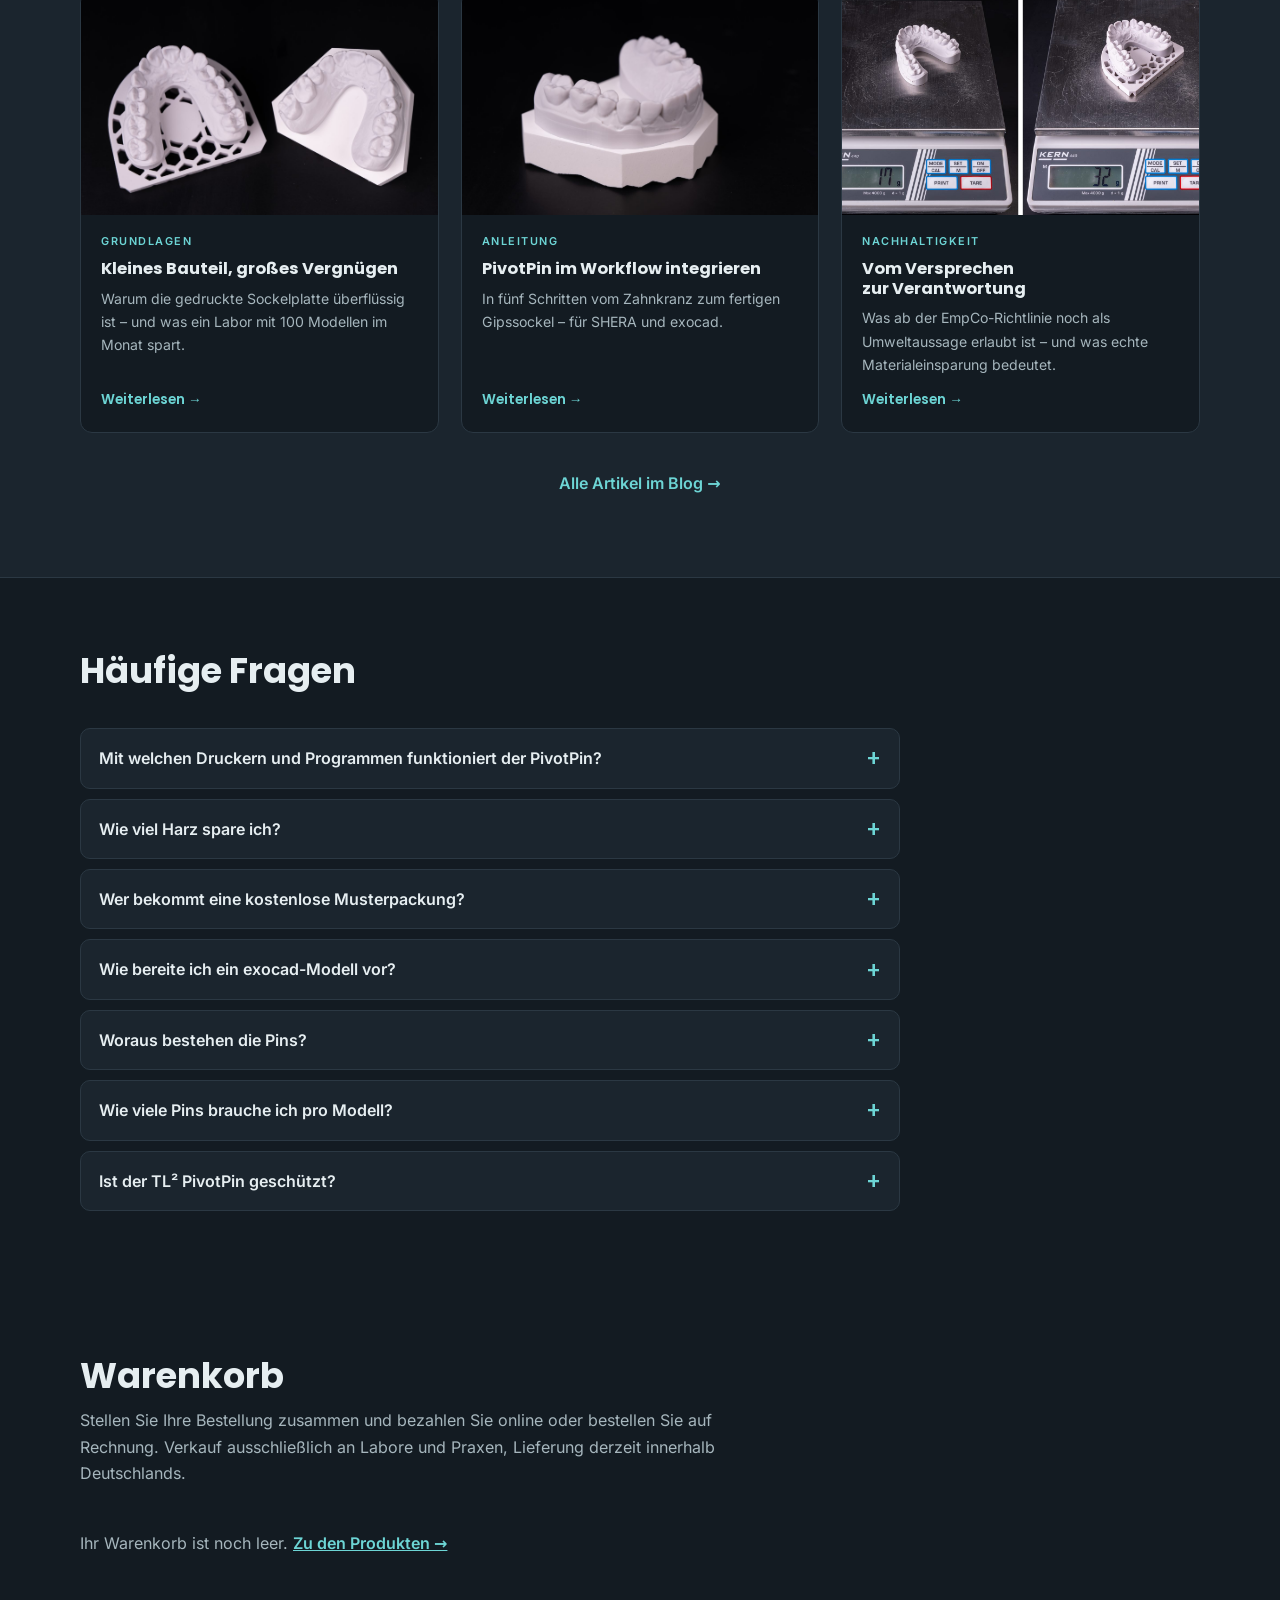
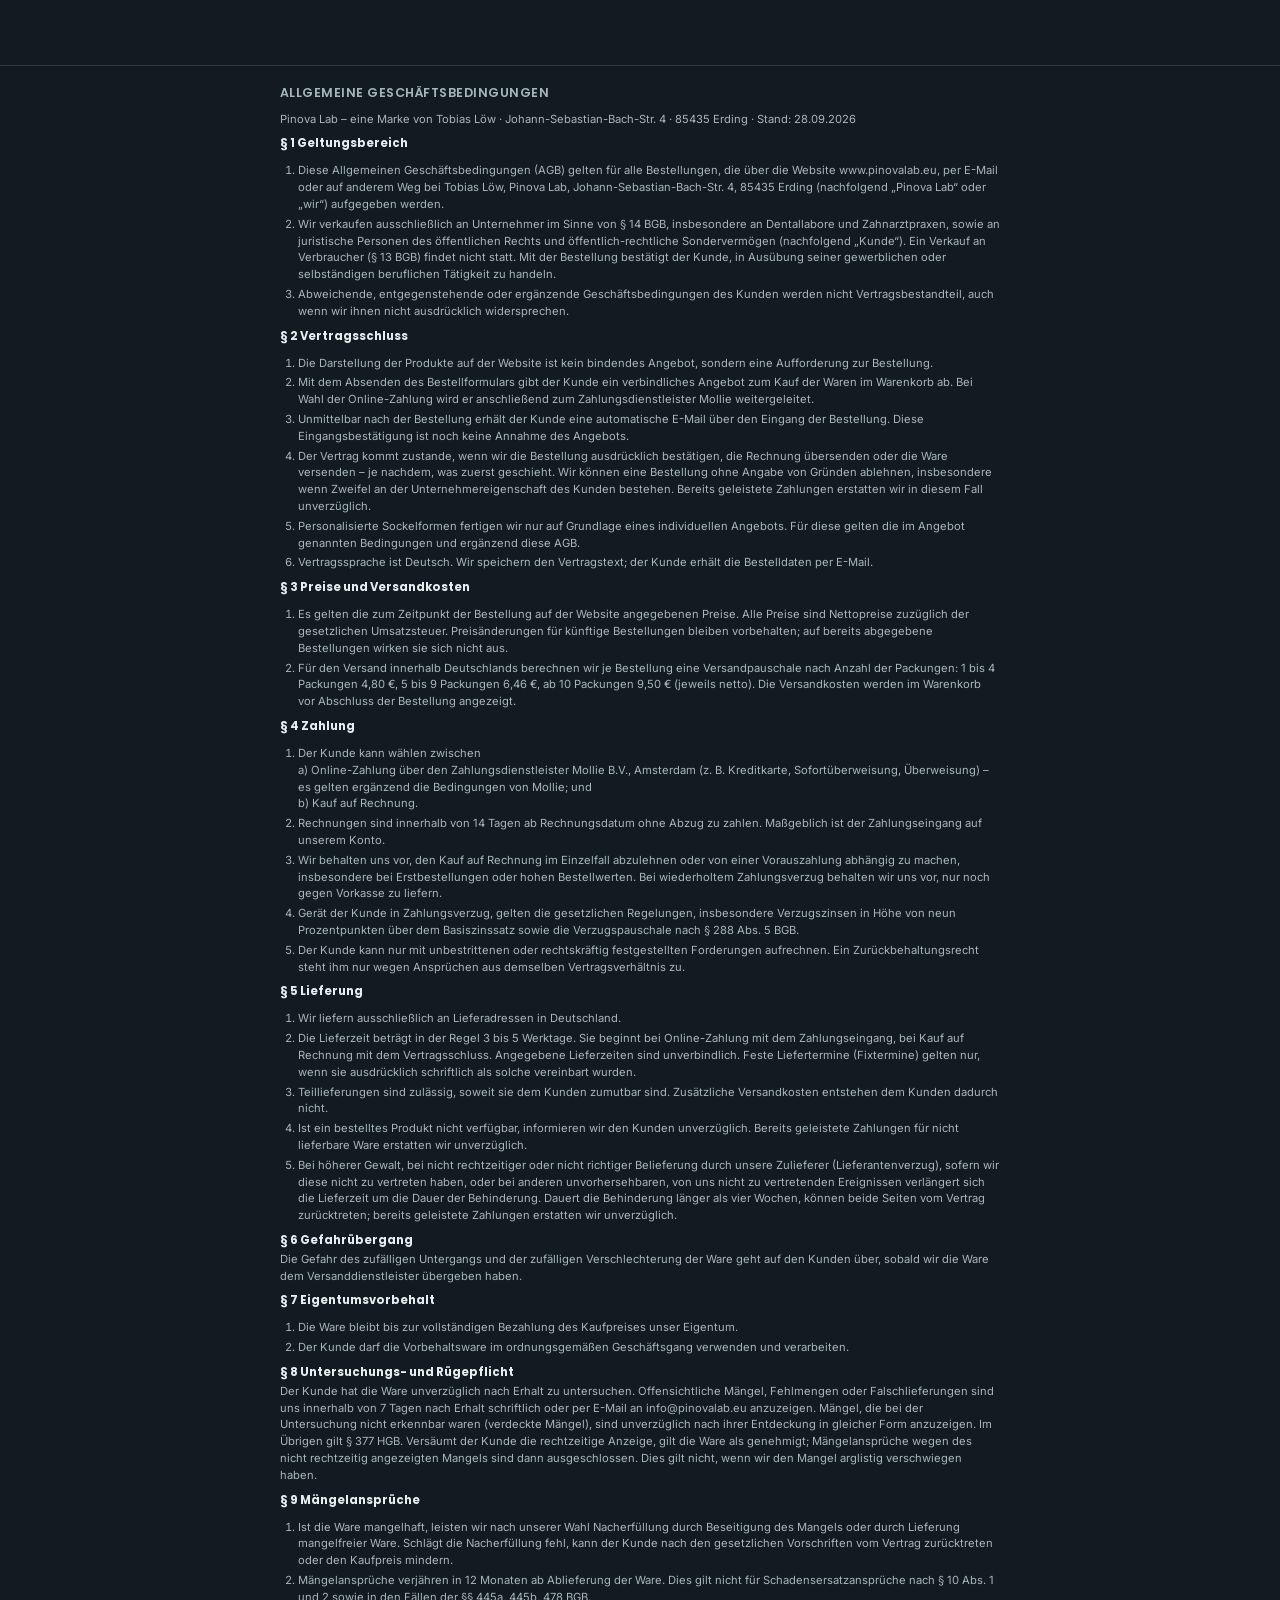
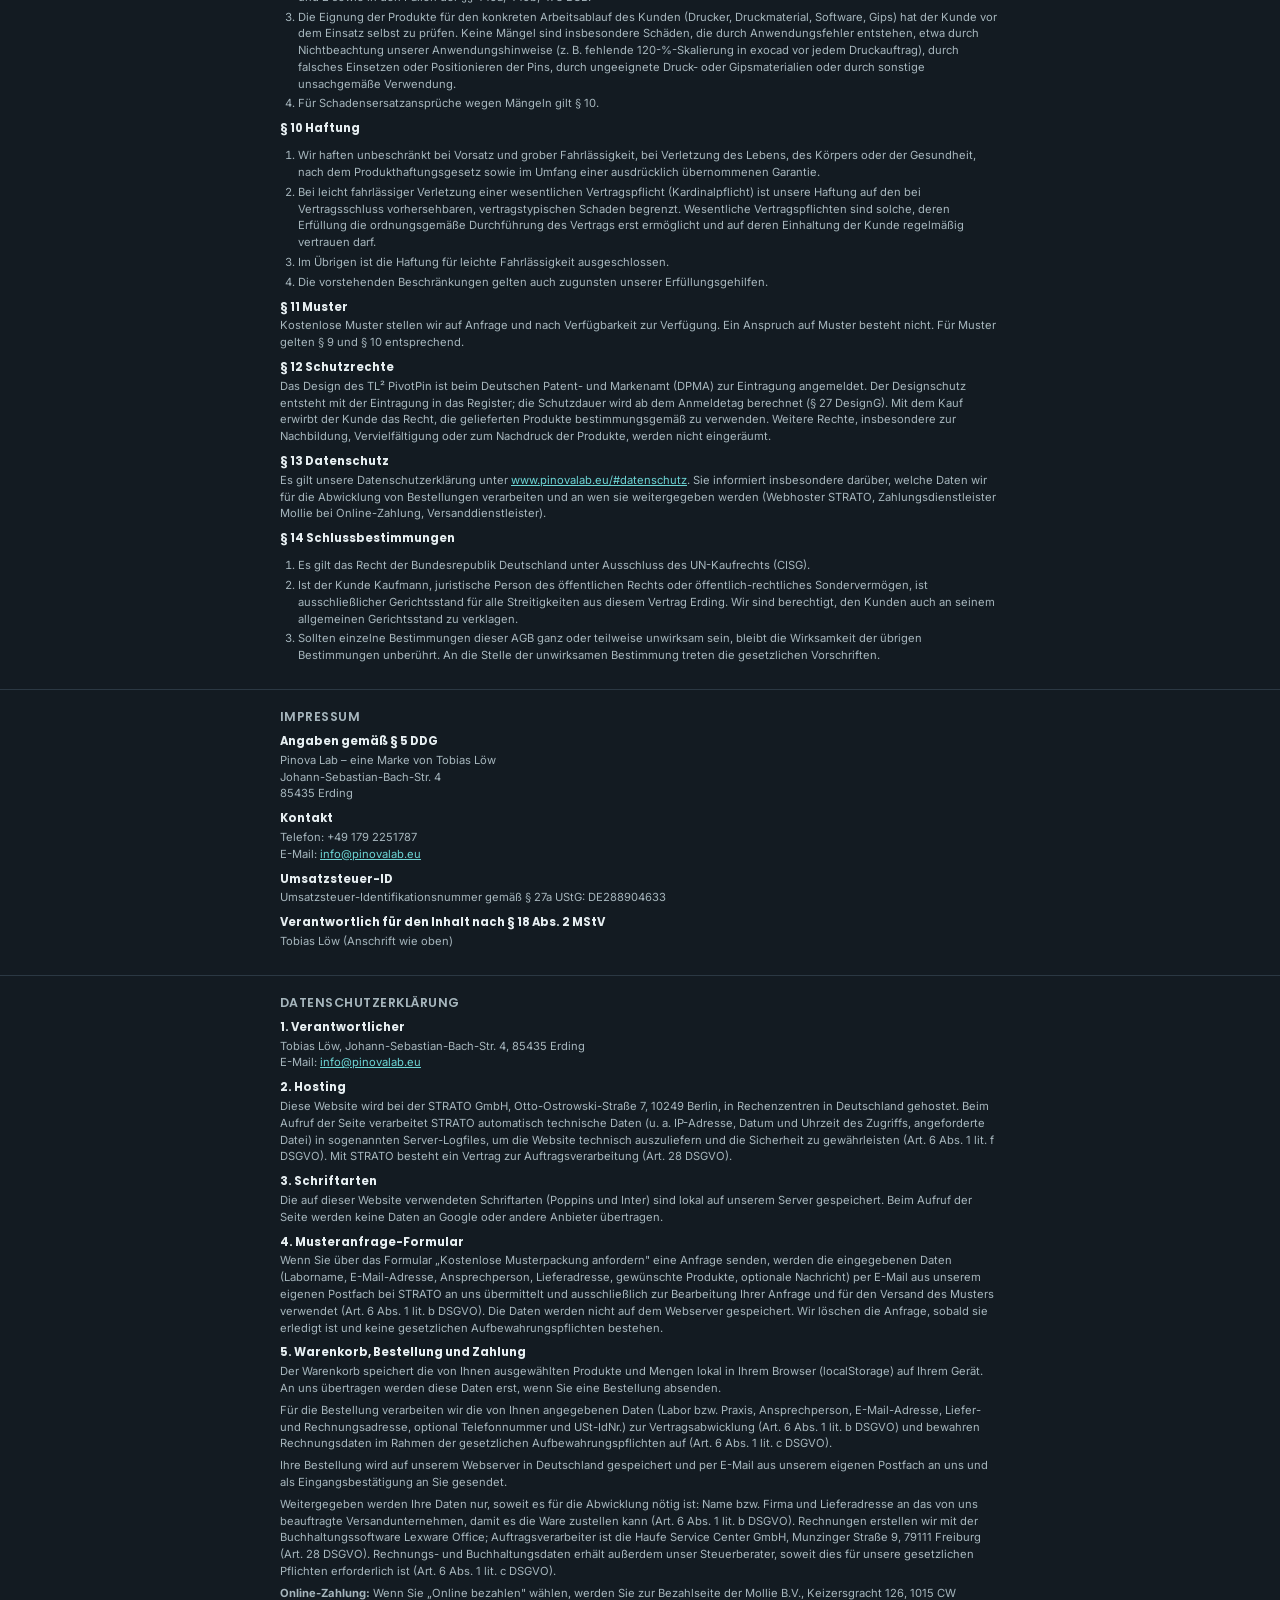
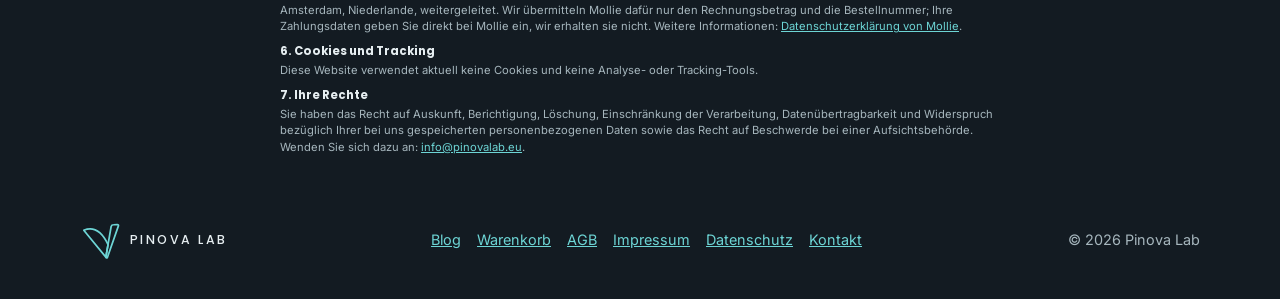
==== commit 01a624b0: "Ask for contact person and delivery address in the sample request form Without an address there was " ====
--- a/index.html
+++ b/index.html
@@ -735,6 +735,25 @@
           <label for="f-mail">E-Mail</label>
           <input id="f-mail" name="email" type="email" autocomplete="email" required>
         </div>
+        <div class="field">
+          <label for="f-person">Ansprechperson</label>
+          <input id="f-person" name="ansprechpartner" autocomplete="name" maxlength="120" required>
+        </div>
+        <div class="field">
+          <label for="f-strasse">Lieferadresse: Straße und Hausnummer</label>
+          <input id="f-strasse" name="strasse" autocomplete="street-address" maxlength="120" required>
+        </div>
+        <div class="field-row">
+          <div class="field">
+            <label for="f-plz">PLZ</label>
+            <input id="f-plz" name="plz" autocomplete="postal-code" inputmode="numeric" maxlength="5" required>
+          </div>
+          <div class="field">
+            <label for="f-ort">Ort</label>
+            <input id="f-ort" name="ort" autocomplete="address-level2" maxlength="80" required>
+          </div>
+        </div>
+        <p class="form-note">Versand der Muster derzeit innerhalb Deutschlands.</p>
         <fieldset class="pin-choice" id="f-pins">
           <legend>Welche Pins möchten Sie testen?</legend>
           <label><input type="checkbox" name="pins" value="SHERA S01"> TL² PivotPin SHERA S01 <small>– steckt in der Wabenzelle</small></label>
@@ -985,7 +1004,7 @@
       <h3>3. Schriftarten</h3>
       <p>Die auf dieser Website verwendeten Schriftarten (Poppins und Inter) sind lokal auf unserem Server gespeichert. Beim Aufruf der Seite werden keine Daten an Google oder andere Anbieter übertragen.</p>
       <h3>4. Musteranfrage-Formular</h3>
-      <p>Wenn Sie über das Formular „Kostenlose Musterpackung anfordern" eine Anfrage senden, werden die eingegebenen Daten (Laborname, E-Mail-Adresse, gewünschte Produkte, optionale Nachricht) per E-Mail aus unserem eigenen Postfach bei STRATO an uns übermittelt und ausschließlich zur Bearbeitung Ihrer Anfrage und für den Versand des Musters verwendet (Art. 6 Abs. 1 lit. b DSGVO). Die Daten werden nicht auf dem Webserver gespeichert. Wir löschen die Anfrage, sobald sie erledigt ist und keine gesetzlichen Aufbewahrungspflichten bestehen.</p>
+      <p>Wenn Sie über das Formular „Kostenlose Musterpackung anfordern" eine Anfrage senden, werden die eingegebenen Daten (Laborname, E-Mail-Adresse, Ansprechperson, Lieferadresse, gewünschte Produkte, optionale Nachricht) per E-Mail aus unserem eigenen Postfach bei STRATO an uns übermittelt und ausschließlich zur Bearbeitung Ihrer Anfrage und für den Versand des Musters verwendet (Art. 6 Abs. 1 lit. b DSGVO). Die Daten werden nicht auf dem Webserver gespeichert. Wir löschen die Anfrage, sobald sie erledigt ist und keine gesetzlichen Aufbewahrungspflichten bestehen.</p>
       <h3>5. Warenkorb, Bestellung und Zahlung</h3>
       <p>Der Warenkorb speichert die von Ihnen ausgewählten Produkte und Mengen lokal in Ihrem Browser (localStorage) auf Ihrem Gerät. An uns übertragen werden diese Daten erst, wenn Sie eine Bestellung absenden.</p>
       <p>Für die Bestellung verarbeiten wir die von Ihnen angegebenen Daten (Labor bzw. Praxis, Ansprechperson, E-Mail-Adresse, Liefer- und Rechnungsadresse, optional Telefonnummer und USt-IdNr.) zur Vertragsabwicklung (Art. 6 Abs. 1 lit. b DSGVO) und bewahren Rechnungsdaten im Rahmen der gesetzlichen Aufbewahrungspflichten auf (Art. 6 Abs. 1 lit. c DSGVO).</p>
@@ -1059,7 +1078,8 @@
     if (dialog) dialog.addEventListener('close', function () { status.hidden = true; status.textContent = ''; });
     // Ohne PHP-Server (lokale Vorschau) oder bei Fehlern: fertige Mail im E-Mail-Programm öffnen.
     function perMail(daten, text) {
-      var body = 'Labor: ' + daten.labor + '\nE-Mail: ' + daten.email + '\nGewünschte Muster: ' + daten.pins.join(', ') + '\n\n' + (daten.nachricht || '');
+      var body = 'Labor: ' + daten.labor + '\nE-Mail: ' + daten.email + '\nAnsprechperson: ' + daten.ansprechpartner +
+        '\nLieferadresse: ' + daten.strasse + ', ' + daten.plz + ' ' + daten.ort + '\nGewünschte Muster: ' + daten.pins.join(', ') + '\n\n' + (daten.nachricht || '');
       status.innerHTML = '';
       var link = document.createElement('a');
       link.href = 'mailto:info@pinovalab.eu?subject=' + encodeURIComponent('Musteranfrage – ' + daten.labor) + '&body=' + encodeURIComponent(body);
@@ -1073,11 +1093,21 @@
       var mail = document.getElementById('f-mail');
       if (!lab.value.trim()) { zeige('Bitte geben Sie den Namen Ihres Labors ein.'); lab.focus(); return; }
       if (!mail.validity.valid || !mail.value) { zeige('Bitte geben Sie eine gültige E-Mail-Adresse ein.'); mail.focus(); return; }
+      var person = document.getElementById('f-person'), strasse = document.getElementById('f-strasse'),
+          plz = document.getElementById('f-plz'), ort = document.getElementById('f-ort');
+      if (!person.value.trim()) { zeige('Bitte geben Sie eine Ansprechperson an.'); person.focus(); return; }
+      if (!strasse.value.trim()) { zeige('Bitte geben Sie die vollständige Lieferadresse an.'); strasse.focus(); return; }
+      if (!/^\d{5}$/.test(plz.value.trim())) { zeige('Bitte geben Sie eine gültige deutsche Postleitzahl ein.'); plz.focus(); return; }
+      if (!ort.value.trim()) { zeige('Bitte geben Sie die vollständige Lieferadresse an.'); ort.focus(); return; }
       var pins = Array.prototype.map.call(form.querySelectorAll('input[name="pins"]:checked'), function (b) { return b.value; });
       if (!pins.length) { zeige('Bitte wählen Sie mindestens ein Produkt aus.'); form.querySelector('input[name="pins"]').focus(); return; }
       var daten = {
         labor: lab.value.trim(),
         email: mail.value.trim(),
+        ansprechpartner: person.value.trim(),
+        strasse: strasse.value.trim(),
+        plz: plz.value.trim(),
+        ort: ort.value.trim(),
         pins: pins,
         nachricht: document.getElementById('f-msg').value.trim(),
         website: document.getElementById('f-website').value
